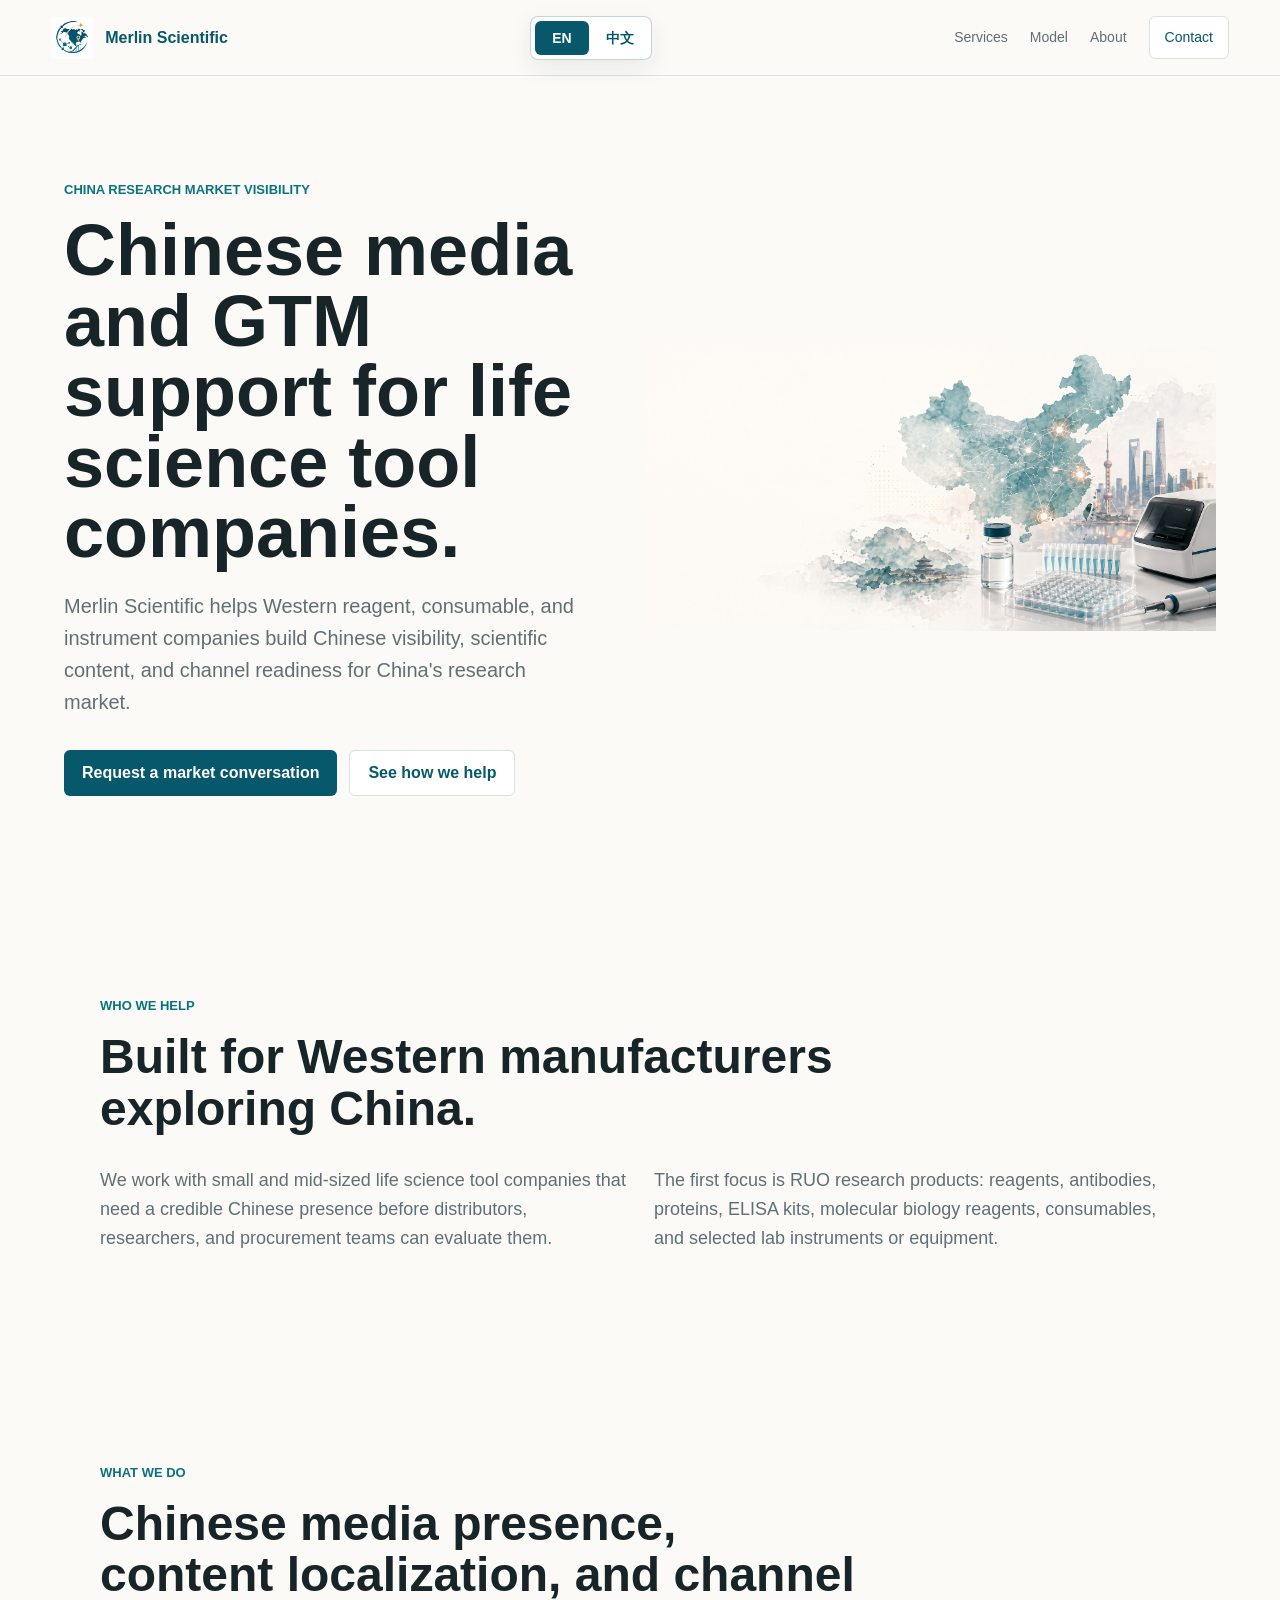
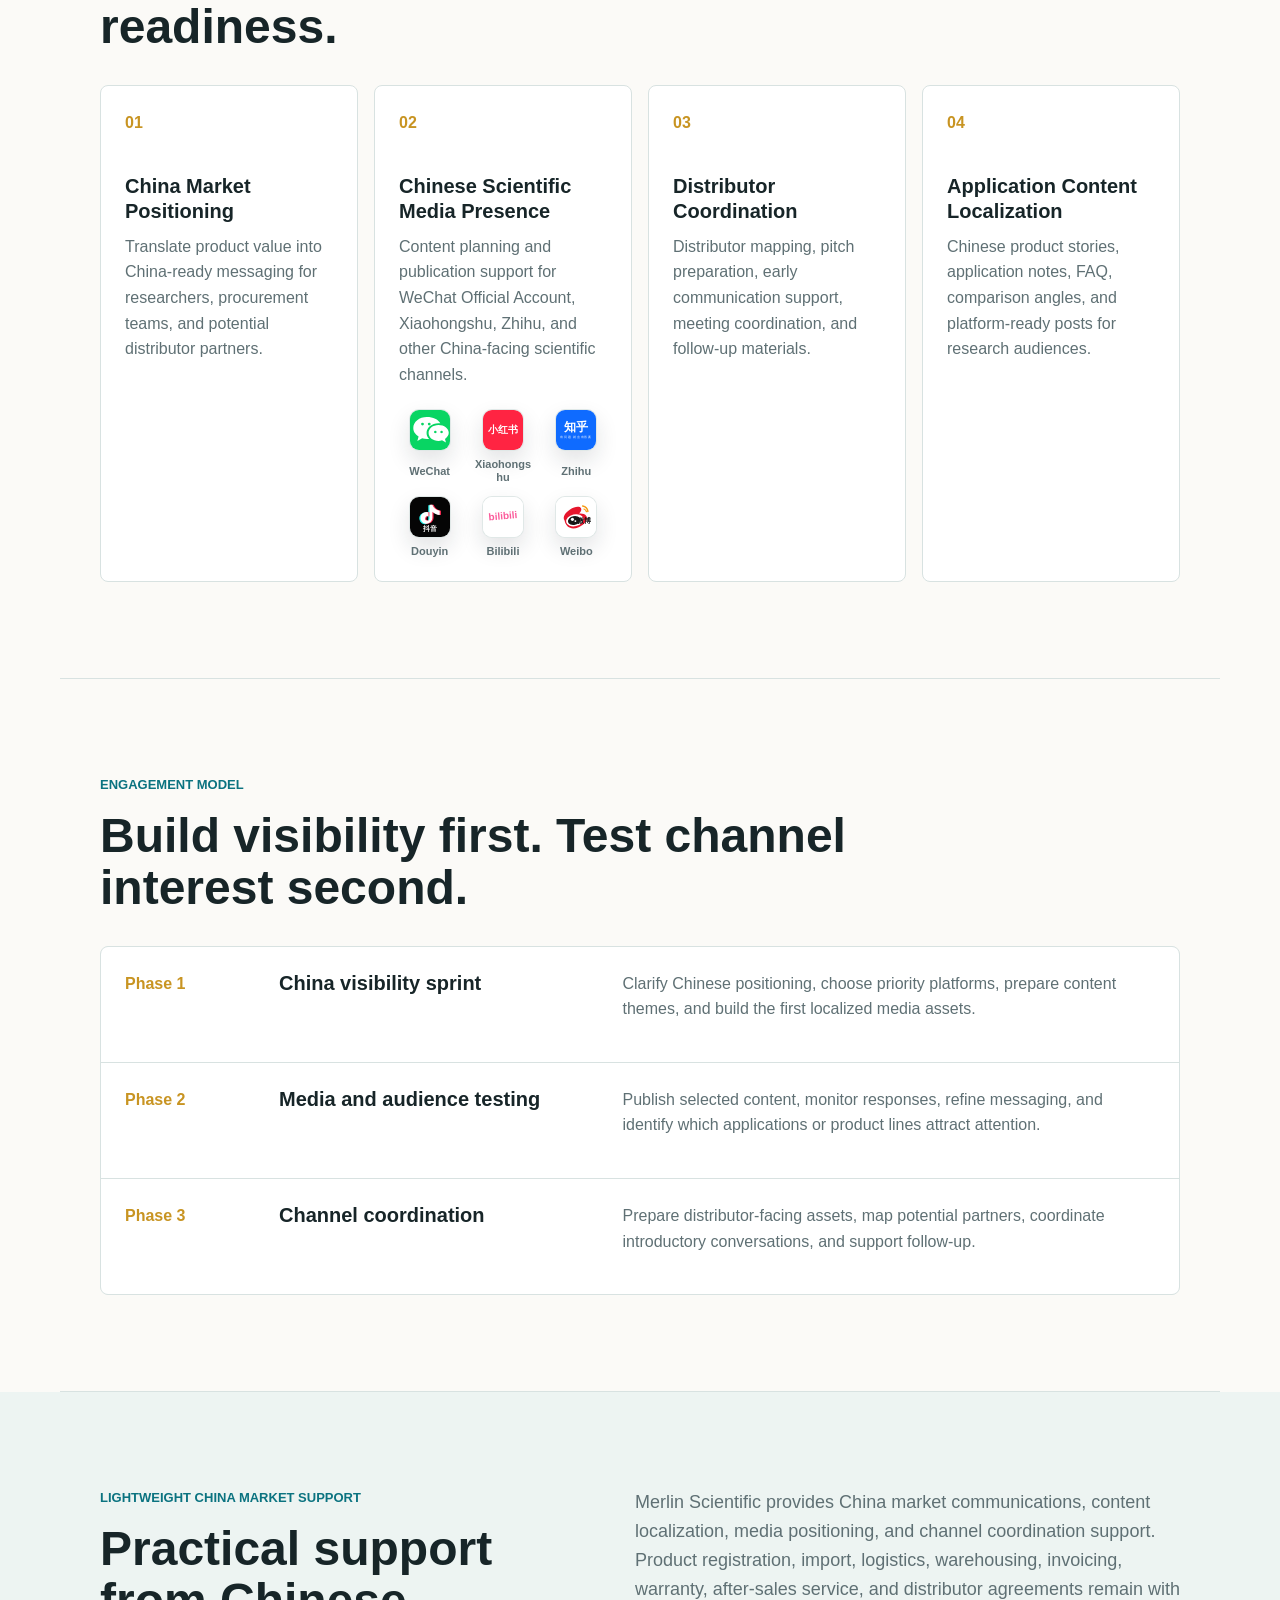
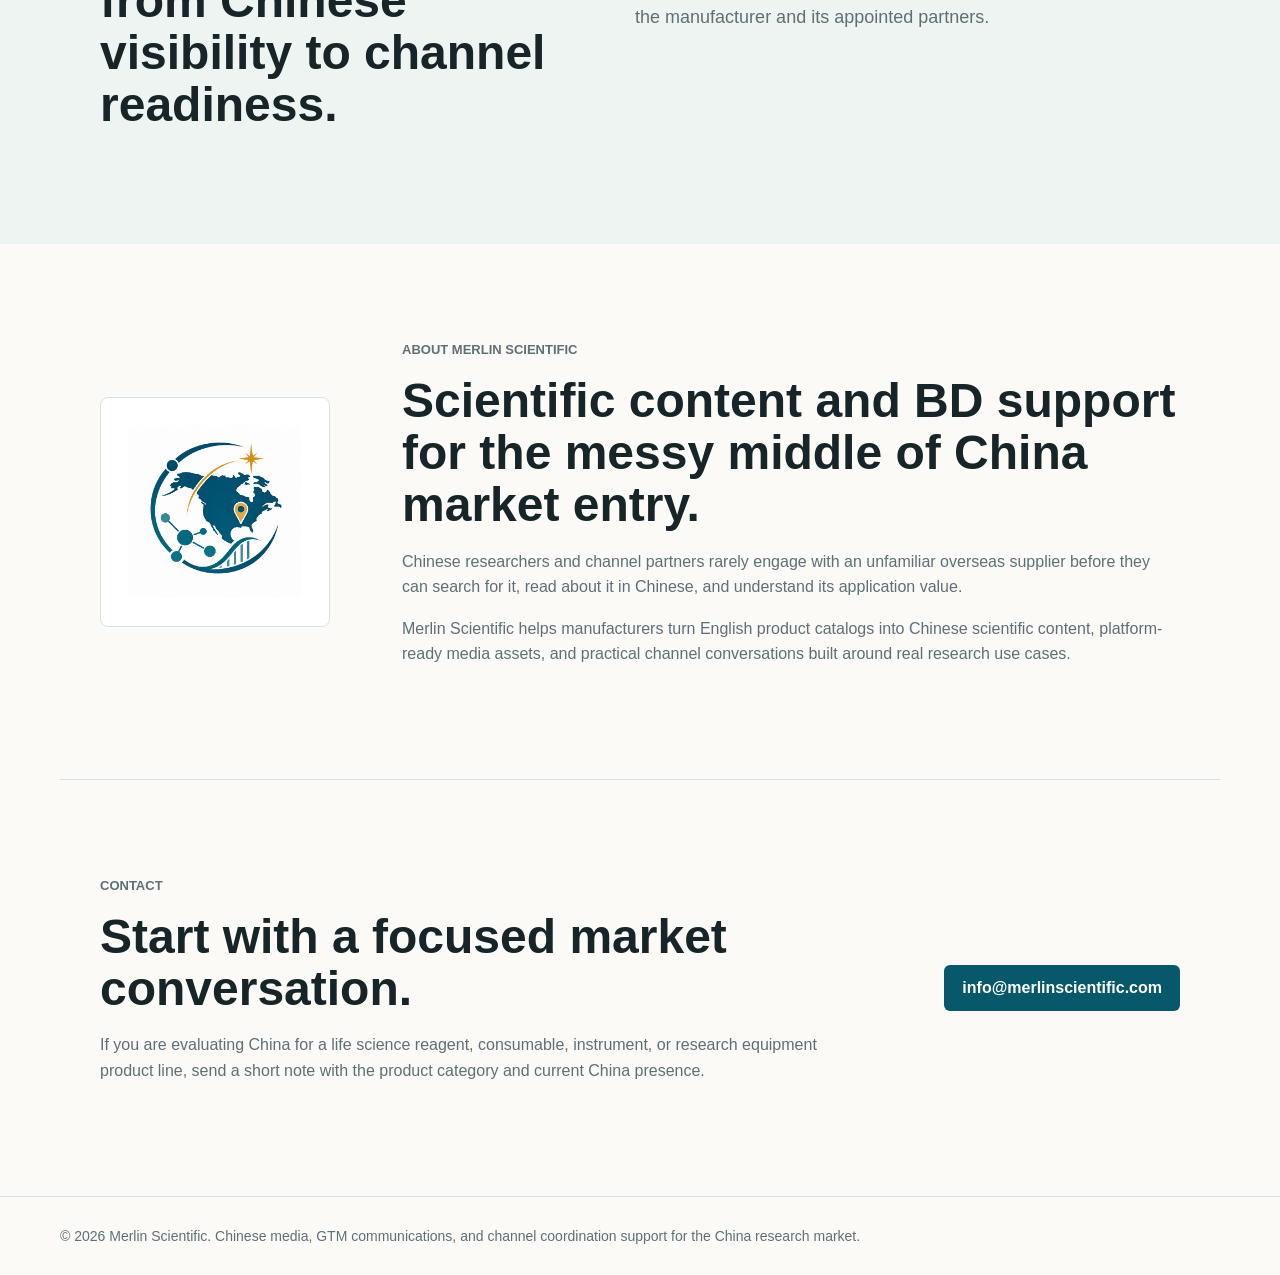
==== index.html @ 2ddd1765 "Add files via upload" ====
<!doctype html>
<html lang="en">
<head>
  <meta charset="utf-8">
  <meta name="viewport" content="width=device-width, initial-scale=1">
  <title>Merlin Scientific | China Market Visibility for Life Science Tool Companies</title>
  <meta name="description" content="Merlin Scientific helps Western reagent, consumable, and instrument companies build Chinese media presence, localized scientific content, and channel readiness for China's research market.">
  <link rel="stylesheet" href="styles.css">
</head>
<body>
  <header class="site-header">
    <a class="brand" href="#top" aria-label="Merlin Scientific home">
      <img src="assets/merlin-scientific-mark.png" alt="">
      <span data-i18n="brandName">Merlin Scientific</span>
    </a>
    <div class="language-switch" role="group" aria-label="Language switch">
      <button class="lang-button is-active" type="button" data-lang-option="en" aria-pressed="true">EN</button>
      <button class="lang-button" type="button" data-lang-option="zh" aria-pressed="false">中文</button>
    </div>
    <nav class="nav" aria-label="Main navigation">
      <a href="#services" data-i18n="navServices">Services</a>
      <a href="#model" data-i18n="navModel">Model</a>
      <a href="#about" data-i18n="navAbout">About</a>
      <a class="nav-cta" href="mailto:info@merlinscientific.com" data-i18n="navContact">Contact</a>
    </nav>
  </header>

  <main id="top">
    <section class="hero">
      <div class="hero-copy">
        <p class="eyebrow" data-i18n="heroEyebrow">China research market visibility</p>
        <h1 data-i18n="heroTitle">Chinese media and GTM support for life science tool companies.</h1>
        <p class="hero-text" data-i18n="heroText">
          Merlin Scientific helps Western reagent, consumable, and instrument companies build Chinese
          visibility, scientific content, and channel readiness for China's research market.
        </p>
        <div class="hero-actions">
          <a class="button primary" href="mailto:info@merlinscientific.com" data-i18n="heroPrimary">Request a market conversation</a>
          <a class="button secondary" href="#services" data-i18n="heroSecondary">See how we help</a>
        </div>
      </div>
      <div class="hero-visual" aria-hidden="true">
        <img src="assets/china-research-market-hero.png" alt="" data-lang-src-en="assets/china-research-market-hero.png" data-lang-src-zh="assets/north-america-lab-bg.png">
      </div>
    </section>

    <section class="section intro">
      <div class="section-heading">
        <p class="eyebrow" data-i18n="whoEyebrow">Who we help</p>
        <h2 data-i18n="whoTitle">Built for Western manufacturers exploring China.</h2>
      </div>
      <div class="intro-grid">
        <p data-i18n="whoTextOne">
          We work with small and mid-sized life science tool companies that need a credible Chinese
          presence before distributors, researchers, and procurement teams can evaluate them.
        </p>
        <p data-i18n="whoTextTwo">
          The first focus is RUO research products: reagents, antibodies, proteins, ELISA kits,
          molecular biology reagents, consumables, and selected lab instruments or equipment.
        </p>
      </div>
    </section>

    <section class="section services" id="services">
      <div class="section-heading">
        <p class="eyebrow" data-i18n="servicesEyebrow">What we do</p>
        <h2 data-i18n="servicesTitle">Chinese media presence, content localization, and channel readiness.</h2>
      </div>
      <div class="service-grid">
        <article class="service-card">
          <span>01</span>
          <h3 data-i18n="serviceOneTitle">China Market Positioning</h3>
          <p data-i18n="serviceOneText">Translate product value into China-ready messaging for researchers, procurement teams, and potential distributor partners.</p>
        </article>
        <article class="service-card">
          <span>02</span>
          <h3 data-i18n="serviceTwoTitle">Chinese Scientific Media Presence</h3>
          <p data-i18n="serviceTwoText">Content planning and publication support for WeChat Official Account, Xiaohongshu, Zhihu, and other China-facing scientific channels.</p>
          <div class="platform-strip" data-lang-visible="en" aria-label="China media platforms">
            <div class="platform-item" aria-label="WeChat Official Account">
              <img class="platform-logo" src="assets/platform-wechat.svg" alt="">
              <strong>WeChat</strong>
            </div>
            <div class="platform-item" aria-label="Xiaohongshu">
              <img class="platform-logo" src="assets/platform-xiaohongshu.svg" alt="">
              <strong>Xiaohongshu</strong>
            </div>
            <div class="platform-item" aria-label="Zhihu">
              <img class="platform-logo" src="assets/platform-zhihu.svg" alt="">
              <strong>Zhihu</strong>
            </div>
            <div class="platform-item" aria-label="Douyin">
              <img class="platform-logo" src="assets/platform-douyin.svg" alt="">
              <strong>Douyin</strong>
            </div>
            <div class="platform-item" aria-label="Bilibili">
              <img class="platform-logo" src="assets/platform-bilibili.svg" alt="">
              <strong>Bilibili</strong>
            </div>
            <div class="platform-item" aria-label="Weibo">
              <img class="platform-logo" src="assets/platform-weibo.svg" alt="">
              <strong>Weibo</strong>
            </div>
          </div>
        </article>
        <article class="service-card">
          <span>03</span>
          <h3 data-i18n="serviceThreeTitle">Distributor Coordination</h3>
          <p data-i18n="serviceThreeText">Distributor mapping, pitch preparation, early communication support, meeting coordination, and follow-up materials.</p>
        </article>
        <article class="service-card">
          <span>04</span>
          <h3 data-i18n="serviceFourTitle">Application Content Localization</h3>
          <p data-i18n="serviceFourText">Chinese product stories, application notes, FAQ, comparison angles, and platform-ready posts for research audiences.</p>
        </article>
      </div>
    </section>

    <section class="section model" id="model">
      <div class="section-heading">
        <p class="eyebrow" data-i18n="modelEyebrow">Engagement model</p>
        <h2 data-i18n="modelTitle">Build visibility first. Test channel interest second.</h2>
      </div>
      <div class="phase-list">
        <article>
          <strong data-i18n="phaseOneLabel">Phase 1</strong>
          <h3 data-i18n="phaseOneTitle">China visibility sprint</h3>
          <p data-i18n="phaseOneText">Clarify Chinese positioning, choose priority platforms, prepare content themes, and build the first localized media assets.</p>
        </article>
        <article>
          <strong data-i18n="phaseTwoLabel">Phase 2</strong>
          <h3 data-i18n="phaseTwoTitle">Media and audience testing</h3>
          <p data-i18n="phaseTwoText">Publish selected content, monitor responses, refine messaging, and identify which applications or product lines attract attention.</p>
        </article>
        <article>
          <strong data-i18n="phaseThreeLabel">Phase 3</strong>
          <h3 data-i18n="phaseThreeTitle">Channel coordination</h3>
          <p data-i18n="phaseThreeText">Prepare distributor-facing assets, map potential partners, coordinate introductory conversations, and support follow-up.</p>
        </article>
      </div>
    </section>

    <section class="section boundary">
      <div class="boundary-panel">
        <div>
          <p class="eyebrow" data-i18n="boundaryEyebrow">Lightweight China market support</p>
          <h2 data-i18n="boundaryTitle">Practical support from Chinese visibility to channel readiness.</h2>
        </div>
        <p data-i18n="boundaryText">
          Merlin Scientific provides China market communications, content localization, media positioning,
          and channel coordination support. Product registration, import, logistics, warehousing, invoicing,
          warranty, after-sales service, and distributor agreements remain with the manufacturer and its
          appointed partners.
        </p>
      </div>
    </section>

    <section class="section about" id="about">
      <div class="about-mark">
        <img src="assets/merlin-scientific-mark.png" alt="">
      </div>
      <div>
        <p class="eyebrow" data-i18n="aboutEyebrow">About Merlin Scientific</p>
        <h2 data-i18n="aboutTitle">Scientific content and BD support for the messy middle of China market entry.</h2>
        <p data-i18n="aboutTextOne">
          Chinese researchers and channel partners rarely engage with an unfamiliar overseas supplier
          before they can search for it, read about it in Chinese, and understand its application value.
        </p>
        <p data-i18n="aboutTextTwo">
          Merlin Scientific helps manufacturers turn English product catalogs into Chinese scientific
          content, platform-ready media assets, and practical channel conversations built around real
          research use cases.
        </p>
      </div>
    </section>

    <section class="section contact" id="contact">
      <div>
        <p class="eyebrow" data-i18n="contactEyebrow">Contact</p>
        <h2 data-i18n="contactTitle">Start with a focused market conversation.</h2>
        <p data-i18n="contactText">
          If you are evaluating China for a life science reagent, consumable, instrument, or research
          equipment product line, send a short note with the product category and current China presence.
        </p>
      </div>
      <a class="button primary" href="mailto:info@merlinscientific.com">info@merlinscientific.com</a>
    </section>
  </main>

  <footer class="site-footer">
    <p data-i18n="footerText">&copy; 2026 Merlin Scientific. Chinese media, GTM communications, and channel coordination support for the China research market.</p>
  </footer>
  <script src="language.js"></script>
</body>
</html>
---- styles.css ----
:root {
  --ink: #172528;
  --muted: #5f7074;
  --line: #d8e2e1;
  --paper: #fbfaf7;
  --soft: #edf4f2;
  --teal: #07586a;
  --teal-2: #0b7380;
  --gold: #c89422;
  --white: #ffffff;
  --max: 1160px;
}

* {
  box-sizing: border-box;
}

html {
  scroll-behavior: smooth;
}

body {
  margin: 0;
  font-family: Arial, Helvetica, sans-serif;
  background: var(--paper);
  color: var(--ink);
  line-height: 1.6;
}

a {
  color: inherit;
  text-decoration: none;
}

img {
  display: block;
  max-width: 100%;
}

.site-header {
  position: sticky;
  top: 0;
  z-index: 10;
  display: flex;
  align-items: center;
  justify-content: space-between;
  gap: 24px;
  min-height: 76px;
  padding: 14px clamp(20px, 4vw, 52px);
  background: rgba(251, 250, 247, 0.92);
  border-bottom: 1px solid rgba(216, 226, 225, 0.85);
  backdrop-filter: blur(14px);
}

.brand {
  display: inline-flex;
  align-items: center;
  gap: 12px;
  font-weight: 700;
  color: var(--teal);
}

.brand img {
  width: 42px;
  height: 42px;
  object-fit: contain;
}

.language-switch {
  display: inline-flex;
  align-items: center;
  gap: 4px;
  padding: 4px;
  border: 1px solid rgba(7, 88, 106, 0.24);
  border-radius: 8px;
  background: var(--white);
  box-shadow: 0 8px 24px rgba(23, 37, 40, 0.08);
}

.lang-button {
  min-width: 54px;
  min-height: 34px;
  padding: 7px 12px;
  color: var(--teal);
  font: inherit;
  font-size: 14px;
  font-weight: 700;
  line-height: 1;
  border: 0;
  border-radius: 6px;
  background: transparent;
  cursor: pointer;
}

.lang-button.is-active {
  color: var(--white);
  background: var(--teal);
}

.nav {
  display: flex;
  align-items: center;
  gap: 22px;
  color: var(--muted);
  font-size: 14px;
}

.nav a {
  transition: color 160ms ease, border-color 160ms ease;
}

.nav a:hover {
  color: var(--teal);
}

.nav-cta {
  padding: 9px 15px;
  color: var(--teal);
  border: 1px solid var(--line);
  border-radius: 6px;
  background: var(--white);
}

.hero {
  display: grid;
  grid-template-columns: minmax(0, 0.95fr) minmax(360px, 1.05fr);
  gap: clamp(28px, 5vw, 72px);
  align-items: center;
  min-height: calc(100vh - 76px);
  padding: clamp(52px, 8vw, 96px) clamp(20px, 5vw, 72px);
  overflow: hidden;
}

.hero-copy {
  max-width: 650px;
}

.eyebrow {
  margin: 0 0 14px;
  color: var(--teal-2);
  font-size: 13px;
  font-weight: 700;
  letter-spacing: 0;
  text-transform: uppercase;
}

h1,
h2,
h3,
p {
  margin-top: 0;
}

h1 {
  margin-bottom: 22px;
  font-size: clamp(42px, 6vw, 72px);
  line-height: 0.98;
  letter-spacing: 0;
}

h2 {
  margin-bottom: 18px;
  font-size: clamp(30px, 4vw, 48px);
  line-height: 1.08;
  letter-spacing: 0;
}

h3 {
  margin-bottom: 10px;
  font-size: 20px;
  line-height: 1.25;
}

.hero-text {
  max-width: 610px;
  color: var(--muted);
  font-size: 20px;
}

.hero-actions {
  display: flex;
  flex-wrap: wrap;
  gap: 12px;
  margin-top: 32px;
}

.button {
  display: inline-flex;
  align-items: center;
  justify-content: center;
  min-height: 46px;
  padding: 12px 18px;
  border-radius: 6px;
  font-weight: 700;
  line-height: 1.2;
}

.button.primary {
  color: var(--white);
  background: var(--teal);
}

.button.secondary {
  color: var(--teal);
  border: 1px solid var(--line);
  background: var(--white);
}

.hero-visual {
  position: relative;
}

.hero-visual img {
  width: min(760px, 60vw);
  border-radius: 0;
  filter: saturate(0.92);
}

.section {
  max-width: var(--max);
  margin: 0 auto;
  padding: clamp(58px, 8vw, 96px) clamp(20px, 4vw, 40px);
}

.section-heading {
  max-width: 760px;
  margin-bottom: 32px;
}

.intro-grid {
  display: grid;
  grid-template-columns: repeat(2, minmax(0, 1fr));
  gap: 28px;
  color: var(--muted);
  font-size: 18px;
}

.service-grid {
  display: grid;
  grid-template-columns: repeat(4, minmax(0, 1fr));
  gap: 16px;
}

.service-card {
  min-height: 310px;
  padding: 24px;
  border: 1px solid var(--line);
  border-radius: 8px;
  background: var(--white);
}

.service-card span {
  display: block;
  margin-bottom: 38px;
  color: var(--gold);
  font-weight: 700;
}

.service-card p,
.phase-list p,
.about p,
.contact p {
  color: var(--muted);
}

.platform-strip {
  display: grid;
  grid-template-columns: repeat(3, minmax(0, 1fr));
  gap: 12px;
  margin-top: 22px;
}

.platform-item {
  display: grid;
  justify-items: center;
  gap: 7px;
  min-width: 0;
}

.platform-item strong {
  max-width: 100%;
  color: var(--muted);
  font-size: 11px;
  font-weight: 700;
  line-height: 1.15;
  text-align: center;
  overflow-wrap: anywhere;
}

.platform-logo {
  width: 42px;
  height: 42px;
  object-fit: cover;
  border: 1px solid rgba(216, 226, 225, 0.78);
  border-radius: 10px;
  background: var(--white);
  box-shadow: 0 10px 22px rgba(23, 37, 40, 0.12);
}

.model {
  border-top: 1px solid var(--line);
  border-bottom: 1px solid var(--line);
}

.phase-list {
  display: grid;
  gap: 1px;
  overflow: hidden;
  border: 1px solid var(--line);
  border-radius: 8px;
  background: var(--line);
}

.phase-list article {
  display: grid;
  grid-template-columns: 130px minmax(190px, 0.6fr) minmax(0, 1fr);
  gap: 24px;
  align-items: start;
  padding: 24px;
  background: var(--white);
}

.phase-list strong {
  color: var(--gold);
}

.boundary {
  max-width: none;
  background: var(--soft);
}

.boundary-panel {
  display: grid;
  grid-template-columns: minmax(0, 0.95fr) minmax(0, 1.05fr);
  gap: 42px;
  max-width: var(--max);
  margin: 0 auto;
  padding: 0 clamp(20px, 4vw, 40px);
}

.boundary-panel p:last-child {
  color: var(--muted);
  font-size: 18px;
}

.about {
  display: grid;
  grid-template-columns: 230px minmax(0, 1fr);
  gap: clamp(30px, 6vw, 72px);
  align-items: center;
}

.about-mark {
  display: grid;
  place-items: center;
  aspect-ratio: 1;
  border: 1px solid var(--line);
  border-radius: 8px;
  background: var(--white);
}

.about-mark img {
  width: 76%;
}

.contact {
  display: flex;
  align-items: center;
  justify-content: space-between;
  gap: 28px;
  border-top: 1px solid var(--line);
}

.contact div {
  max-width: 720px;
}

.site-footer {
  padding: 28px clamp(20px, 4vw, 52px);
  color: var(--muted);
  border-top: 1px solid var(--line);
}

.site-footer p {
  max-width: var(--max);
  margin: 0 auto;
  font-size: 14px;
}

@media (max-width: 900px) {
  .site-header {
    position: static;
    align-items: center;
    flex-wrap: wrap;
    justify-content: space-between;
  }

  .nav {
    justify-content: center;
    flex-wrap: wrap;
    width: 100%;
    gap: 14px;
  }

  .hero {
    grid-template-columns: 1fr;
    min-height: auto;
  }

  .hero-visual img {
    width: 100%;
  }

  .intro-grid,
  .boundary-panel,
  .about {
    grid-template-columns: 1fr;
  }

  .service-grid {
    grid-template-columns: repeat(2, minmax(0, 1fr));
  }

  .phase-list article {
    grid-template-columns: 1fr;
    gap: 6px;
  }

  .contact {
    align-items: flex-start;
    flex-direction: column;
  }
}

@media (max-width: 560px) {
  .brand span {
    font-size: 16px;
  }

  .language-switch {
    order: 2;
  }

  .nav {
    order: 3;
    width: 100%;
  }

  .nav-cta {
    margin-left: 0;
  }

  h1 {
    font-size: 42px;
  }

  .hero-text {
    font-size: 18px;
  }

  .service-grid {
    grid-template-columns: 1fr;
  }

  .platform-strip {
    grid-template-columns: repeat(6, minmax(0, 1fr));
  }

  .platform-item strong {
    display: none;
  }

  .button {
    width: 100%;
  }
}
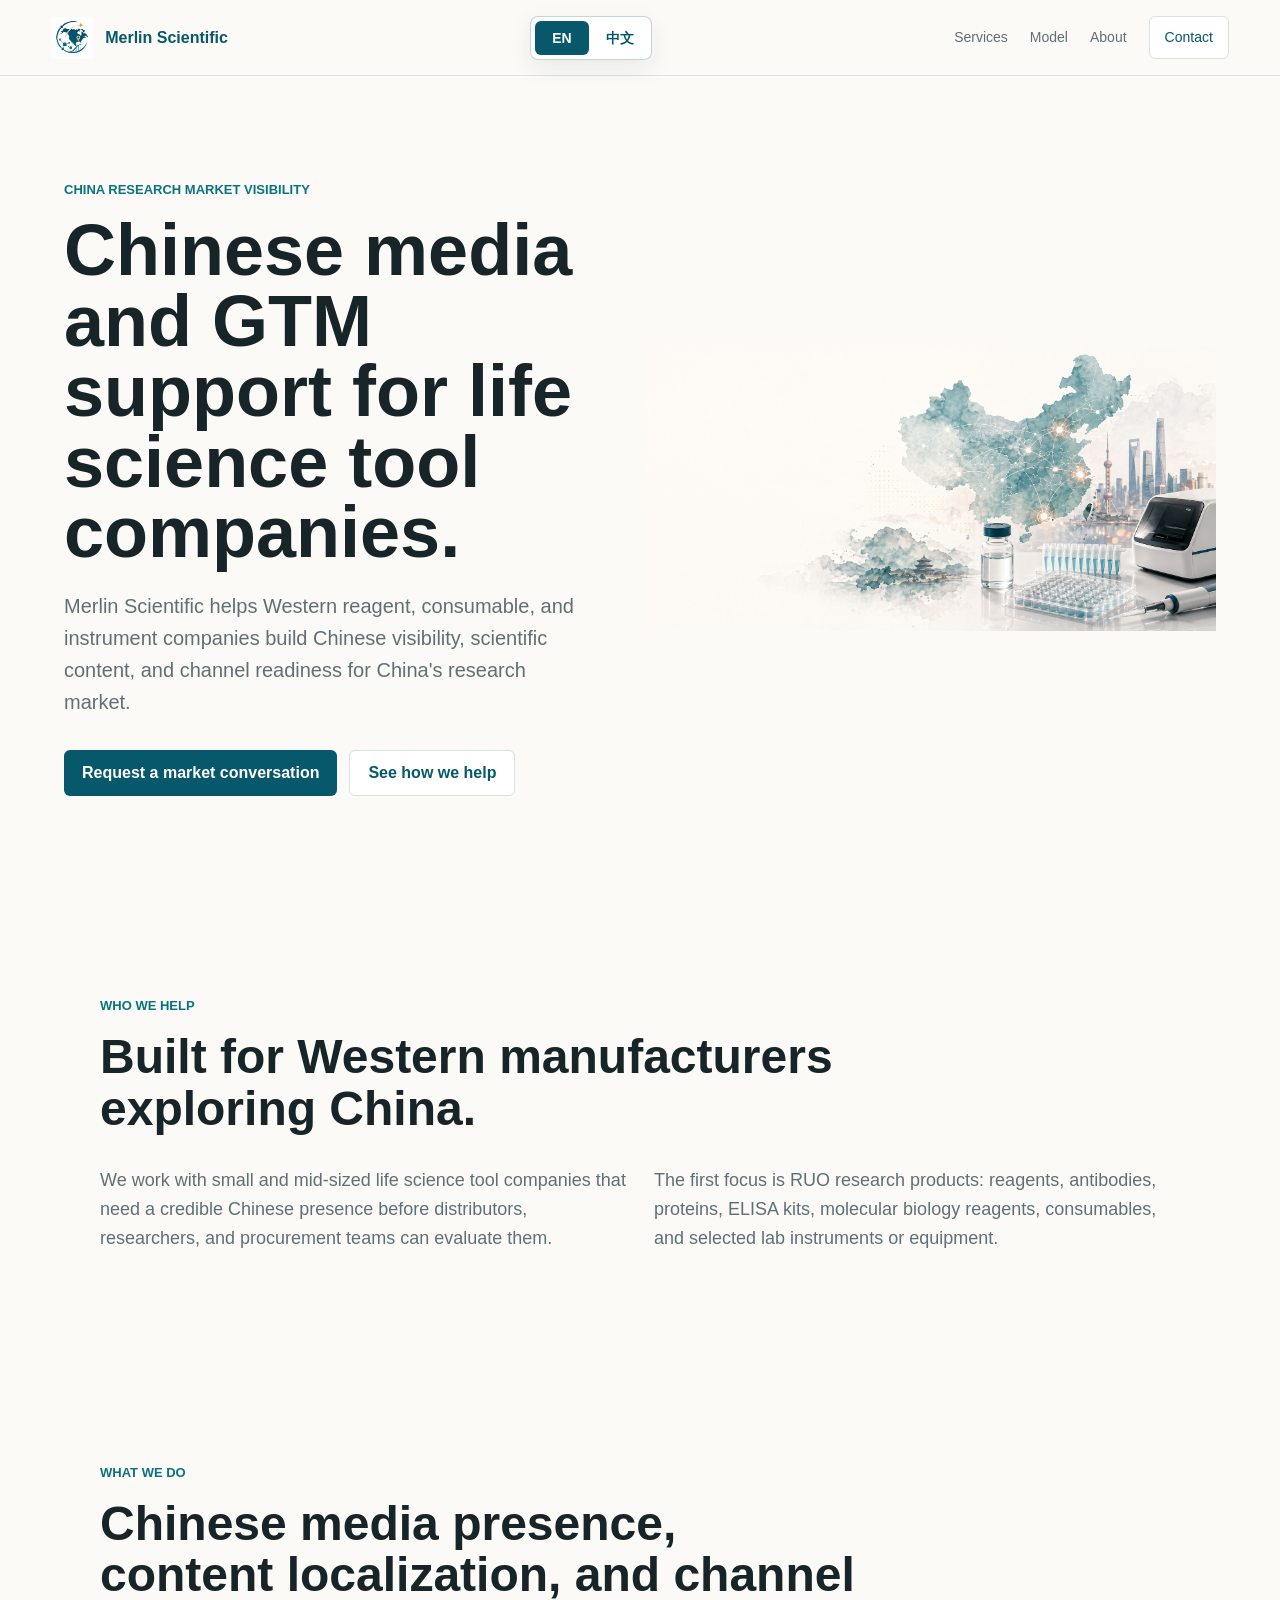
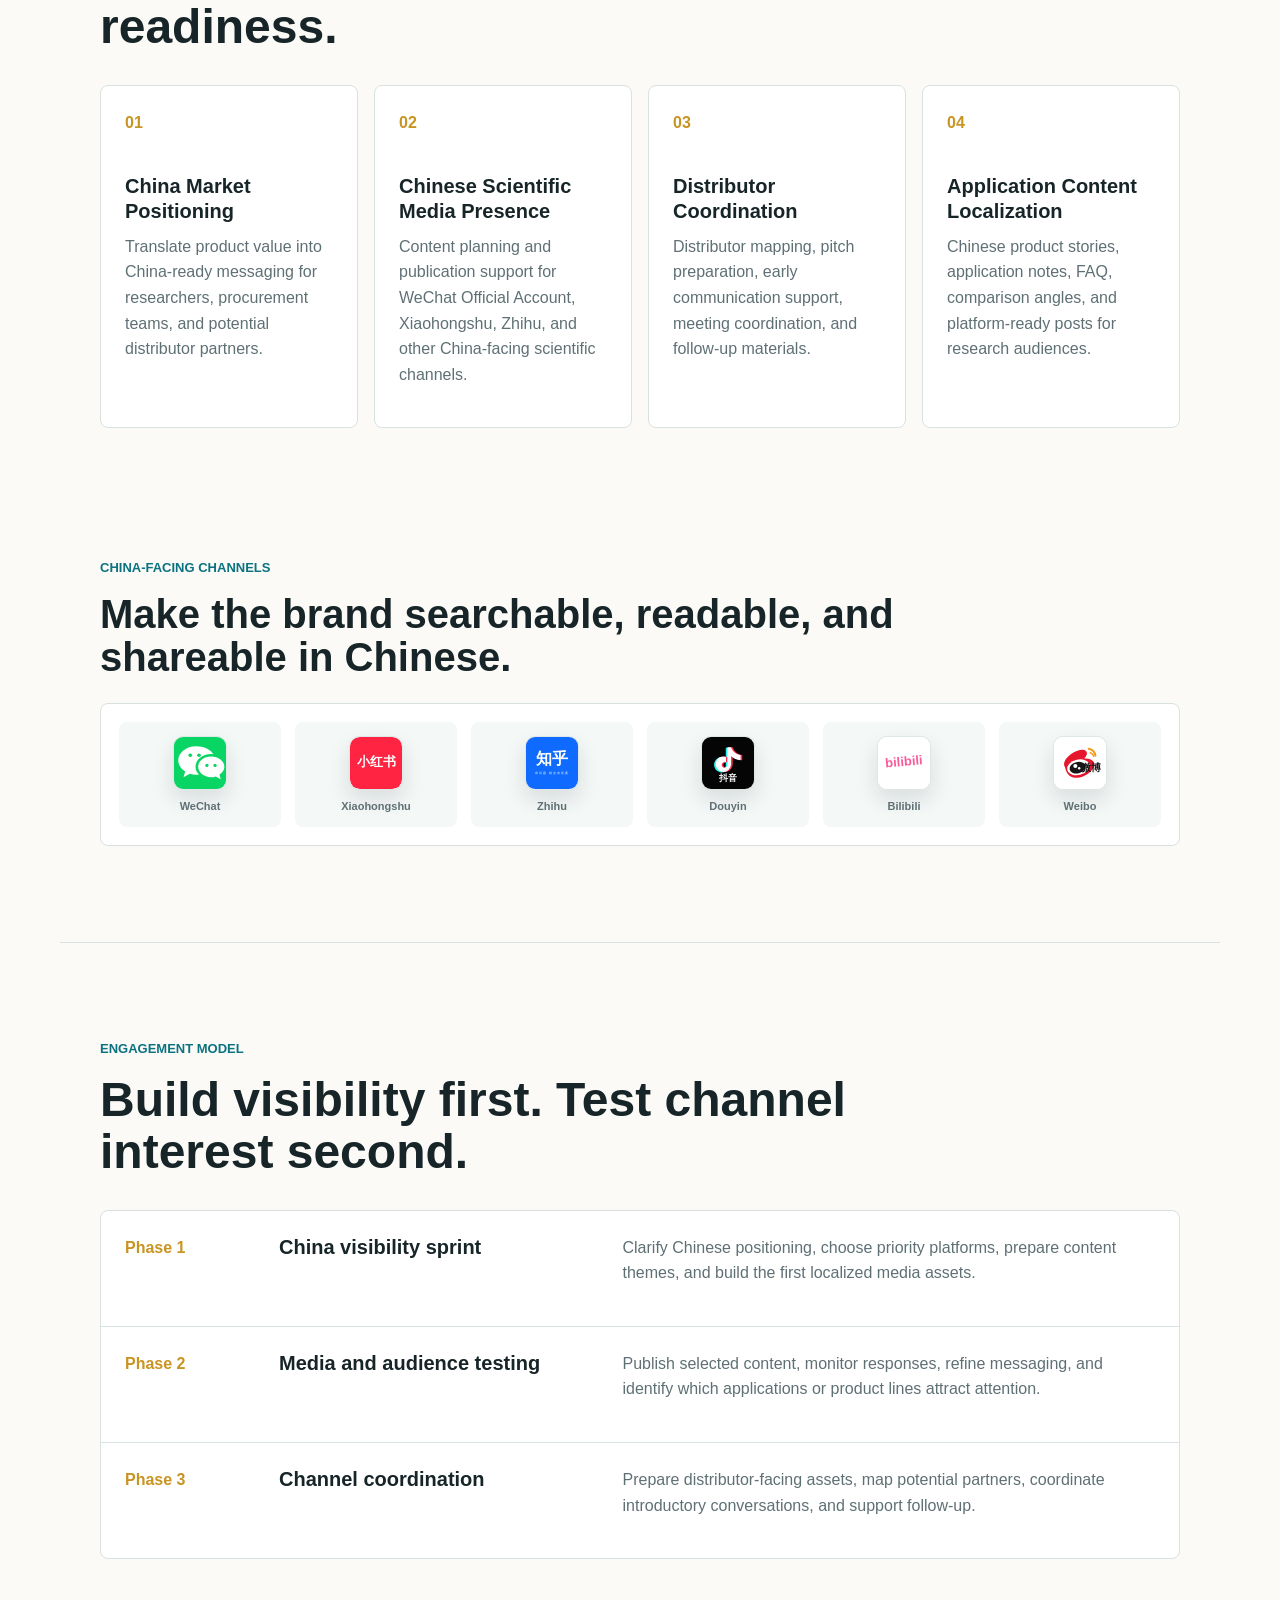
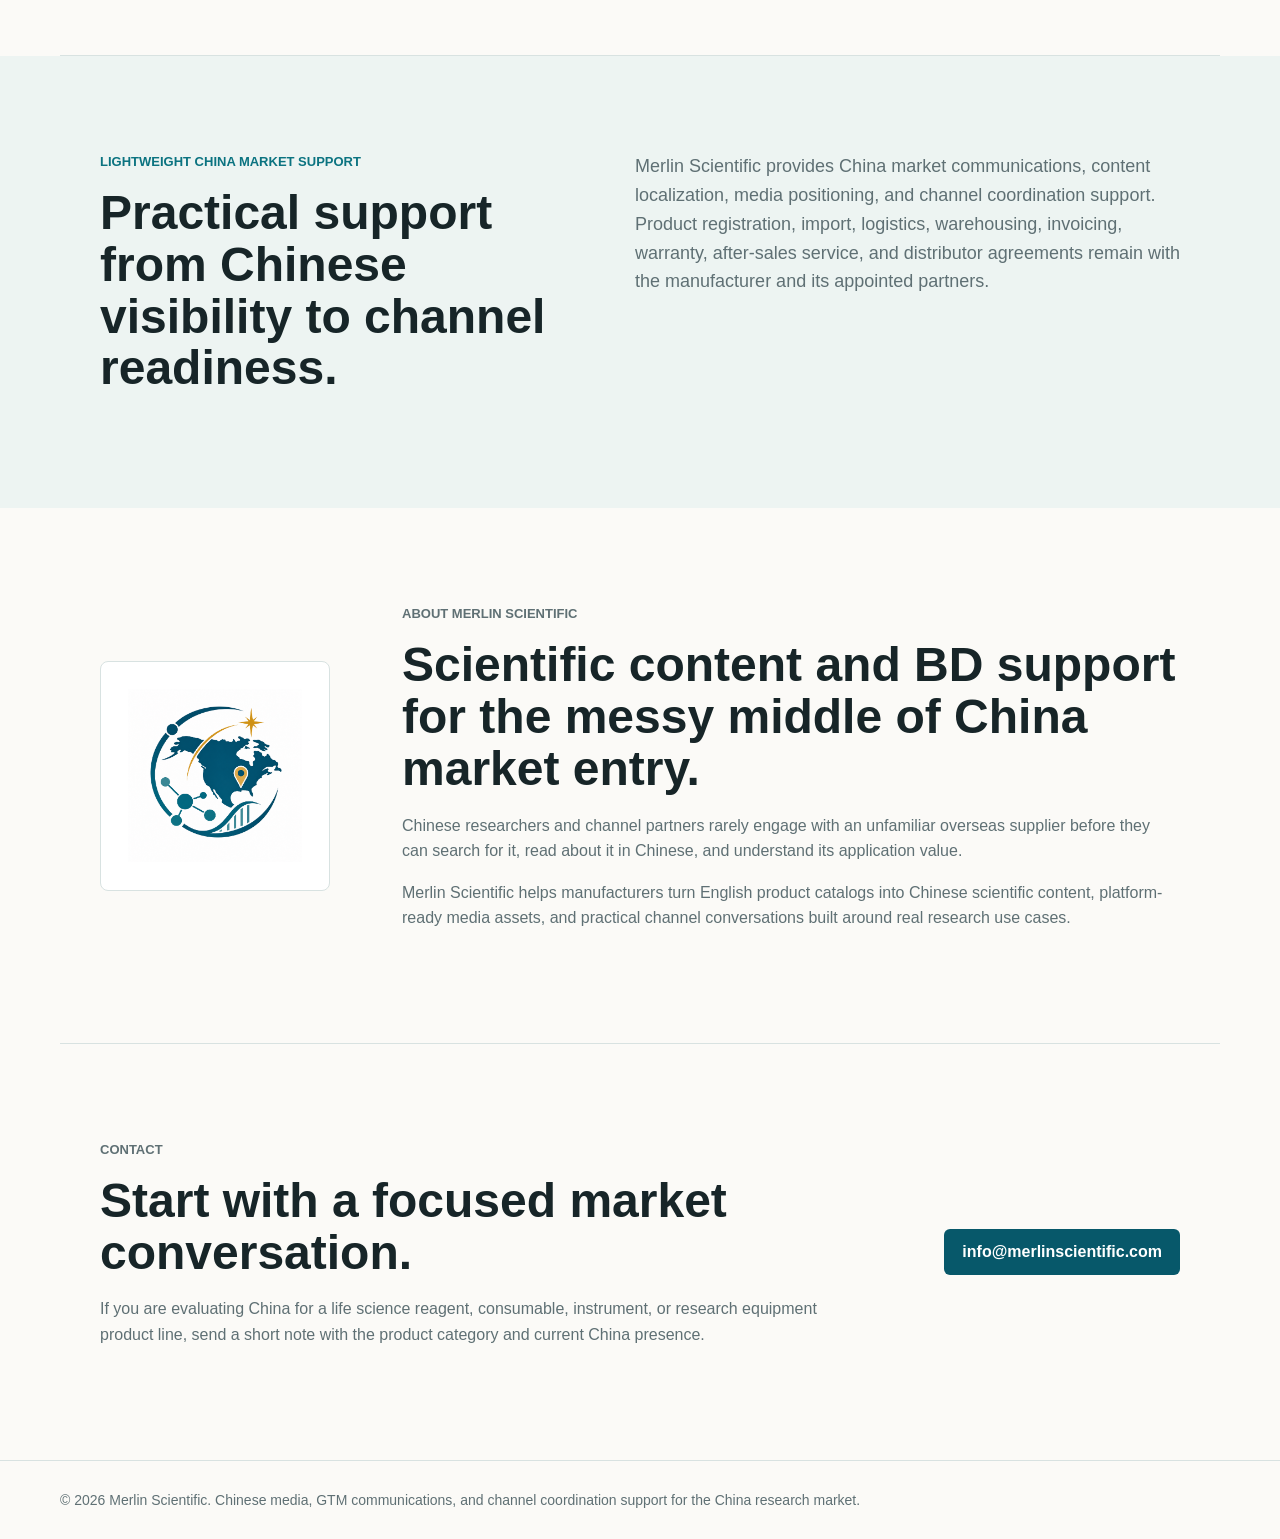
==== commit 28c025f2: "Add files via upload" ====
--- a/index.html
+++ b/index.html
@@ -76,32 +76,6 @@
           <span>02</span>
           <h3 data-i18n="serviceTwoTitle">Chinese Scientific Media Presence</h3>
           <p data-i18n="serviceTwoText">Content planning and publication support for WeChat Official Account, Xiaohongshu, Zhihu, and other China-facing scientific channels.</p>
-          <div class="platform-strip" data-lang-visible="en" aria-label="China media platforms">
-            <div class="platform-item" aria-label="WeChat Official Account">
-              <img class="platform-logo" src="assets/platform-wechat.svg" alt="">
-              <strong>WeChat</strong>
-            </div>
-            <div class="platform-item" aria-label="Xiaohongshu">
-              <img class="platform-logo" src="assets/platform-xiaohongshu.svg" alt="">
-              <strong>Xiaohongshu</strong>
-            </div>
-            <div class="platform-item" aria-label="Zhihu">
-              <img class="platform-logo" src="assets/platform-zhihu.svg" alt="">
-              <strong>Zhihu</strong>
-            </div>
-            <div class="platform-item" aria-label="Douyin">
-              <img class="platform-logo" src="assets/platform-douyin.svg" alt="">
-              <strong>Douyin</strong>
-            </div>
-            <div class="platform-item" aria-label="Bilibili">
-              <img class="platform-logo" src="assets/platform-bilibili.svg" alt="">
-              <strong>Bilibili</strong>
-            </div>
-            <div class="platform-item" aria-label="Weibo">
-              <img class="platform-logo" src="assets/platform-weibo.svg" alt="">
-              <strong>Weibo</strong>
-            </div>
-          </div>
         </article>
         <article class="service-card">
           <span>03</span>
@@ -113,6 +87,39 @@
           <h3 data-i18n="serviceFourTitle">Application Content Localization</h3>
           <p data-i18n="serviceFourText">Chinese product stories, application notes, FAQ, comparison angles, and platform-ready posts for research audiences.</p>
         </article>
+      </div>
+    </section>
+
+    <section class="section platforms" data-lang-visible="en" aria-label="China media platforms">
+      <div class="section-heading">
+        <p class="eyebrow">China-facing channels</p>
+        <h2>Make the brand searchable, readable, and shareable in Chinese.</h2>
+      </div>
+      <div class="platform-grid">
+        <div class="platform-item" aria-label="WeChat Official Account">
+          <img class="platform-logo" src="assets/platform-wechat.svg" alt="">
+          <strong>WeChat</strong>
+        </div>
+        <div class="platform-item" aria-label="Xiaohongshu">
+          <img class="platform-logo" src="assets/platform-xiaohongshu.svg" alt="">
+          <strong>Xiaohongshu</strong>
+        </div>
+        <div class="platform-item" aria-label="Zhihu">
+          <img class="platform-logo" src="assets/platform-zhihu.svg" alt="">
+          <strong>Zhihu</strong>
+        </div>
+        <div class="platform-item" aria-label="Douyin">
+          <img class="platform-logo" src="assets/platform-douyin.svg" alt="">
+          <strong>Douyin</strong>
+        </div>
+        <div class="platform-item" aria-label="Bilibili">
+          <img class="platform-logo" src="assets/platform-bilibili.svg" alt="">
+          <strong>Bilibili</strong>
+        </div>
+        <div class="platform-item" aria-label="Weibo">
+          <img class="platform-logo" src="assets/platform-weibo.svg" alt="">
+          <strong>Weibo</strong>
+        </div>
       </div>
     </section>
 
--- a/styles.css
+++ b/styles.css
@@ -242,7 +242,7 @@
 }
 
 .service-card {
-  min-height: 310px;
+  min-height: 280px;
   padding: 24px;
   border: 1px solid var(--line);
   border-radius: 8px;
@@ -263,18 +263,38 @@
   color: var(--muted);
 }
 
-.platform-strip {
-  display: grid;
-  grid-template-columns: repeat(3, minmax(0, 1fr));
-  gap: 12px;
-  margin-top: 22px;
+.platforms {
+  padding-top: clamp(18px, 3vw, 34px);
+}
+
+.platforms .section-heading {
+  max-width: 820px;
+  margin-bottom: 24px;
+}
+
+.platforms h2 {
+  max-width: 900px;
+  font-size: clamp(26px, 3.2vw, 40px);
+}
+
+.platform-grid {
+  display: grid;
+  grid-template-columns: repeat(6, minmax(0, 1fr));
+  gap: 14px;
+  padding: 18px;
+  border: 1px solid var(--line);
+  border-radius: 8px;
+  background: var(--white);
 }
 
 .platform-item {
   display: grid;
   justify-items: center;
-  gap: 7px;
+  gap: 10px;
   min-width: 0;
+  padding: 14px 10px;
+  border-radius: 8px;
+  background: rgba(237, 244, 242, 0.62);
 }
 
 .platform-item strong {
@@ -288,8 +308,8 @@
 }
 
 .platform-logo {
-  width: 42px;
-  height: 42px;
+  width: 54px;
+  height: 54px;
   object-fit: cover;
   border: 1px solid rgba(216, 226, 225, 0.78);
   border-radius: 10px;
@@ -421,6 +441,10 @@
     grid-template-columns: repeat(2, minmax(0, 1fr));
   }
 
+  .platform-grid {
+    grid-template-columns: repeat(3, minmax(0, 1fr));
+  }
+
   .phase-list article {
     grid-template-columns: 1fr;
     gap: 6px;
@@ -462,12 +486,8 @@
     grid-template-columns: 1fr;
   }
 
-  .platform-strip {
-    grid-template-columns: repeat(6, minmax(0, 1fr));
-  }
-
-  .platform-item strong {
-    display: none;
+  .platform-grid {
+    grid-template-columns: repeat(2, minmax(0, 1fr));
   }
 
   .button {
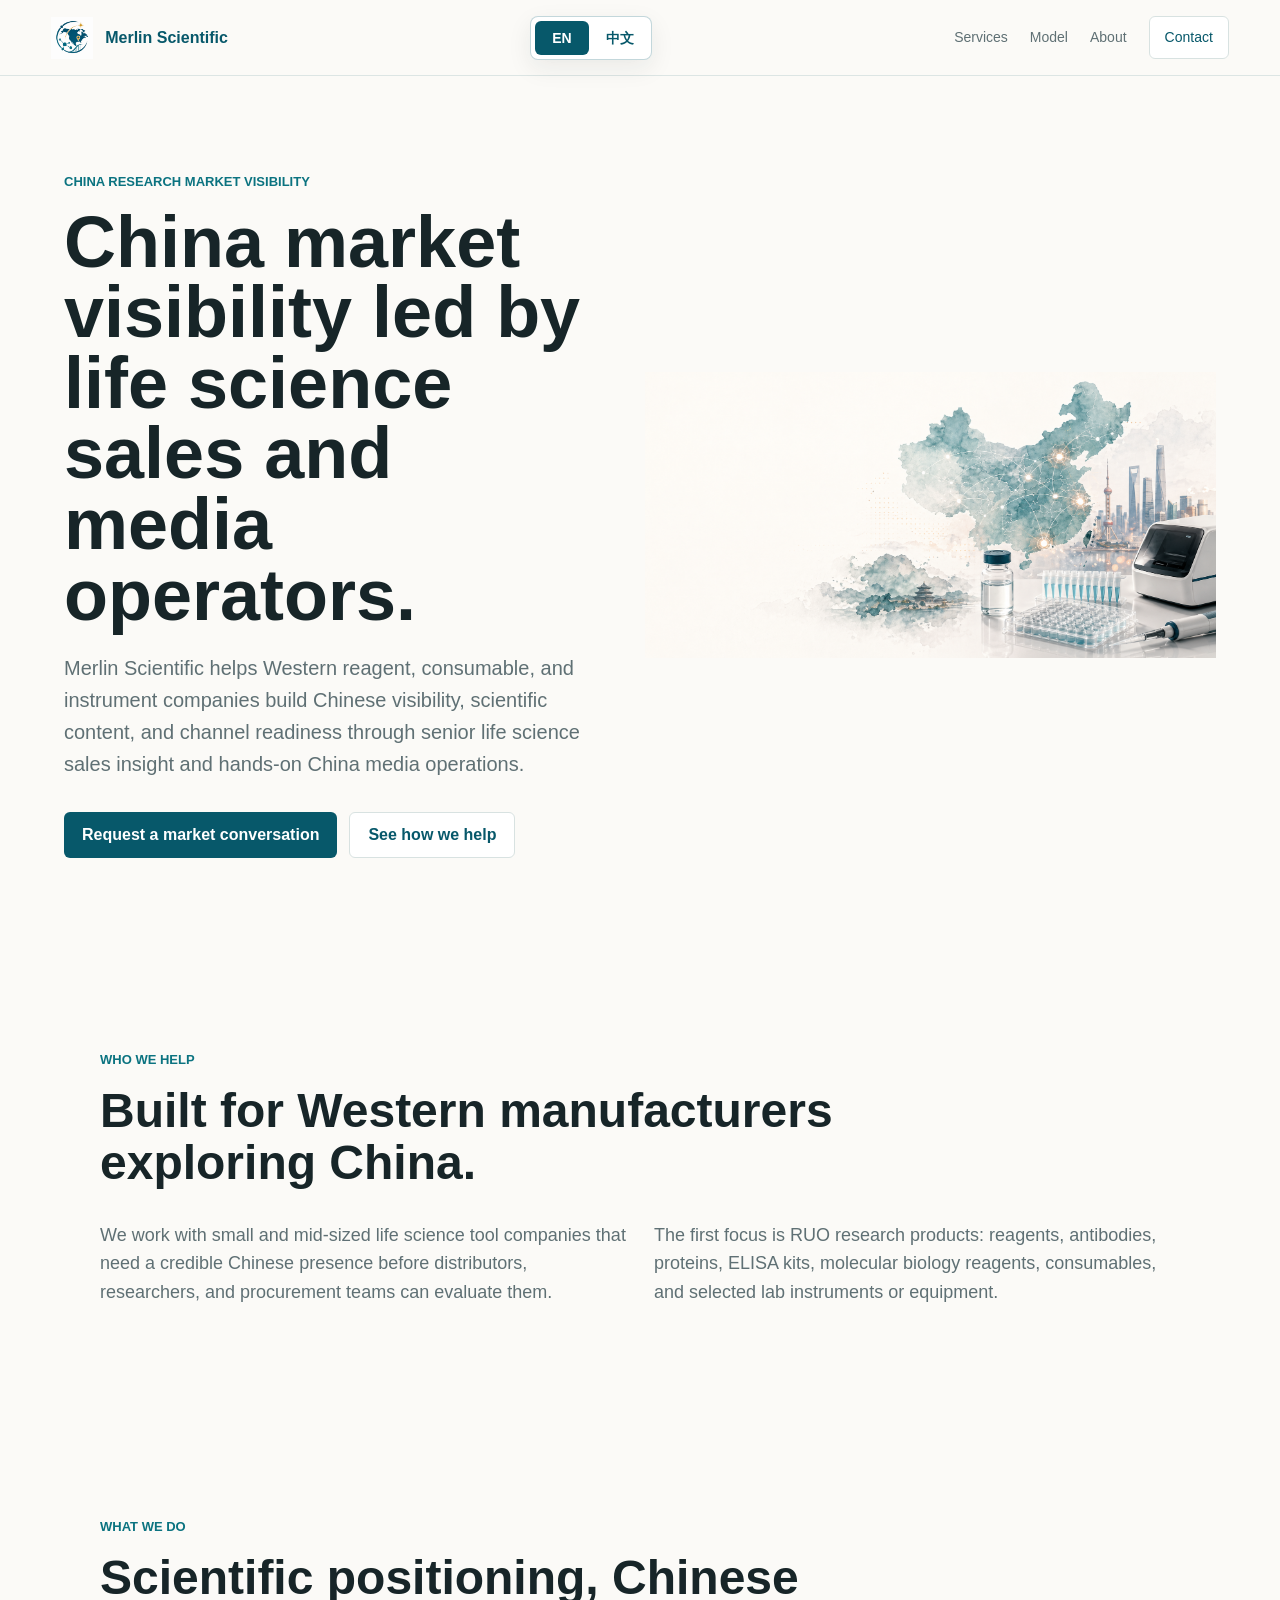
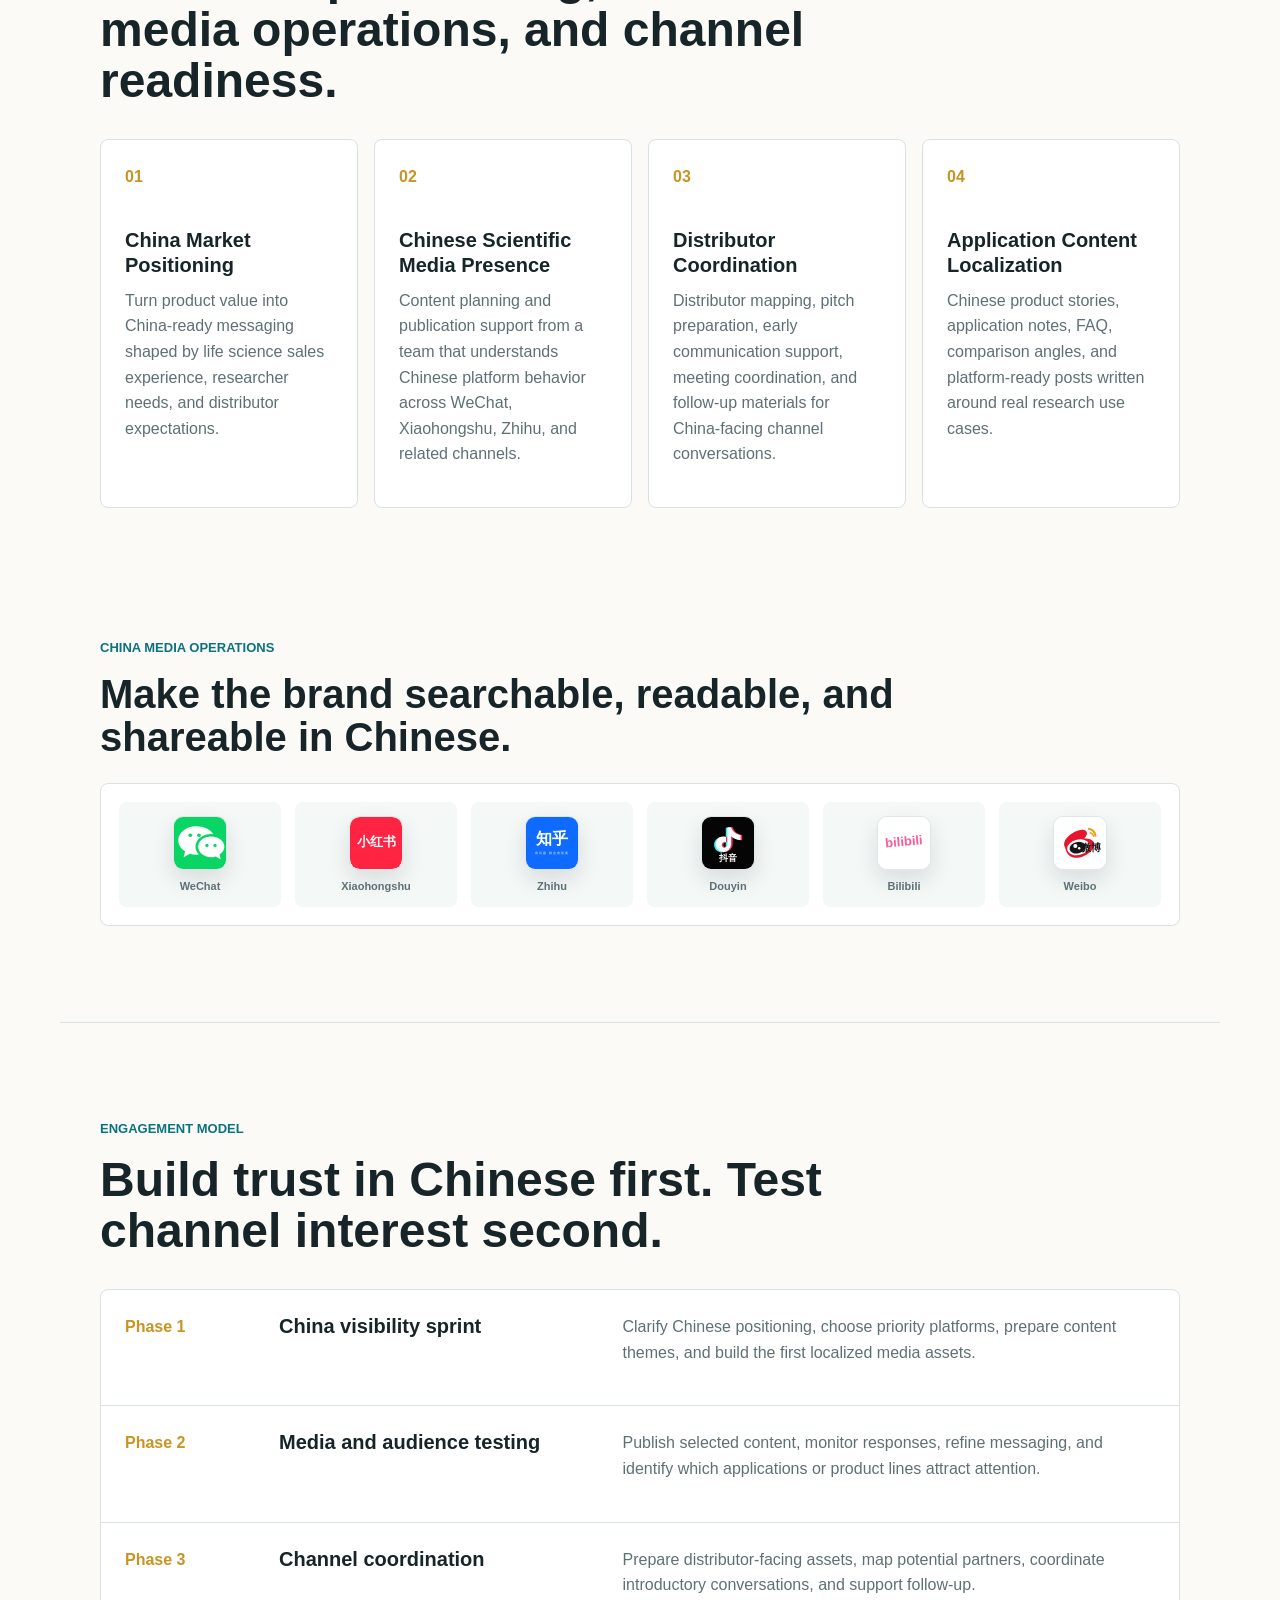
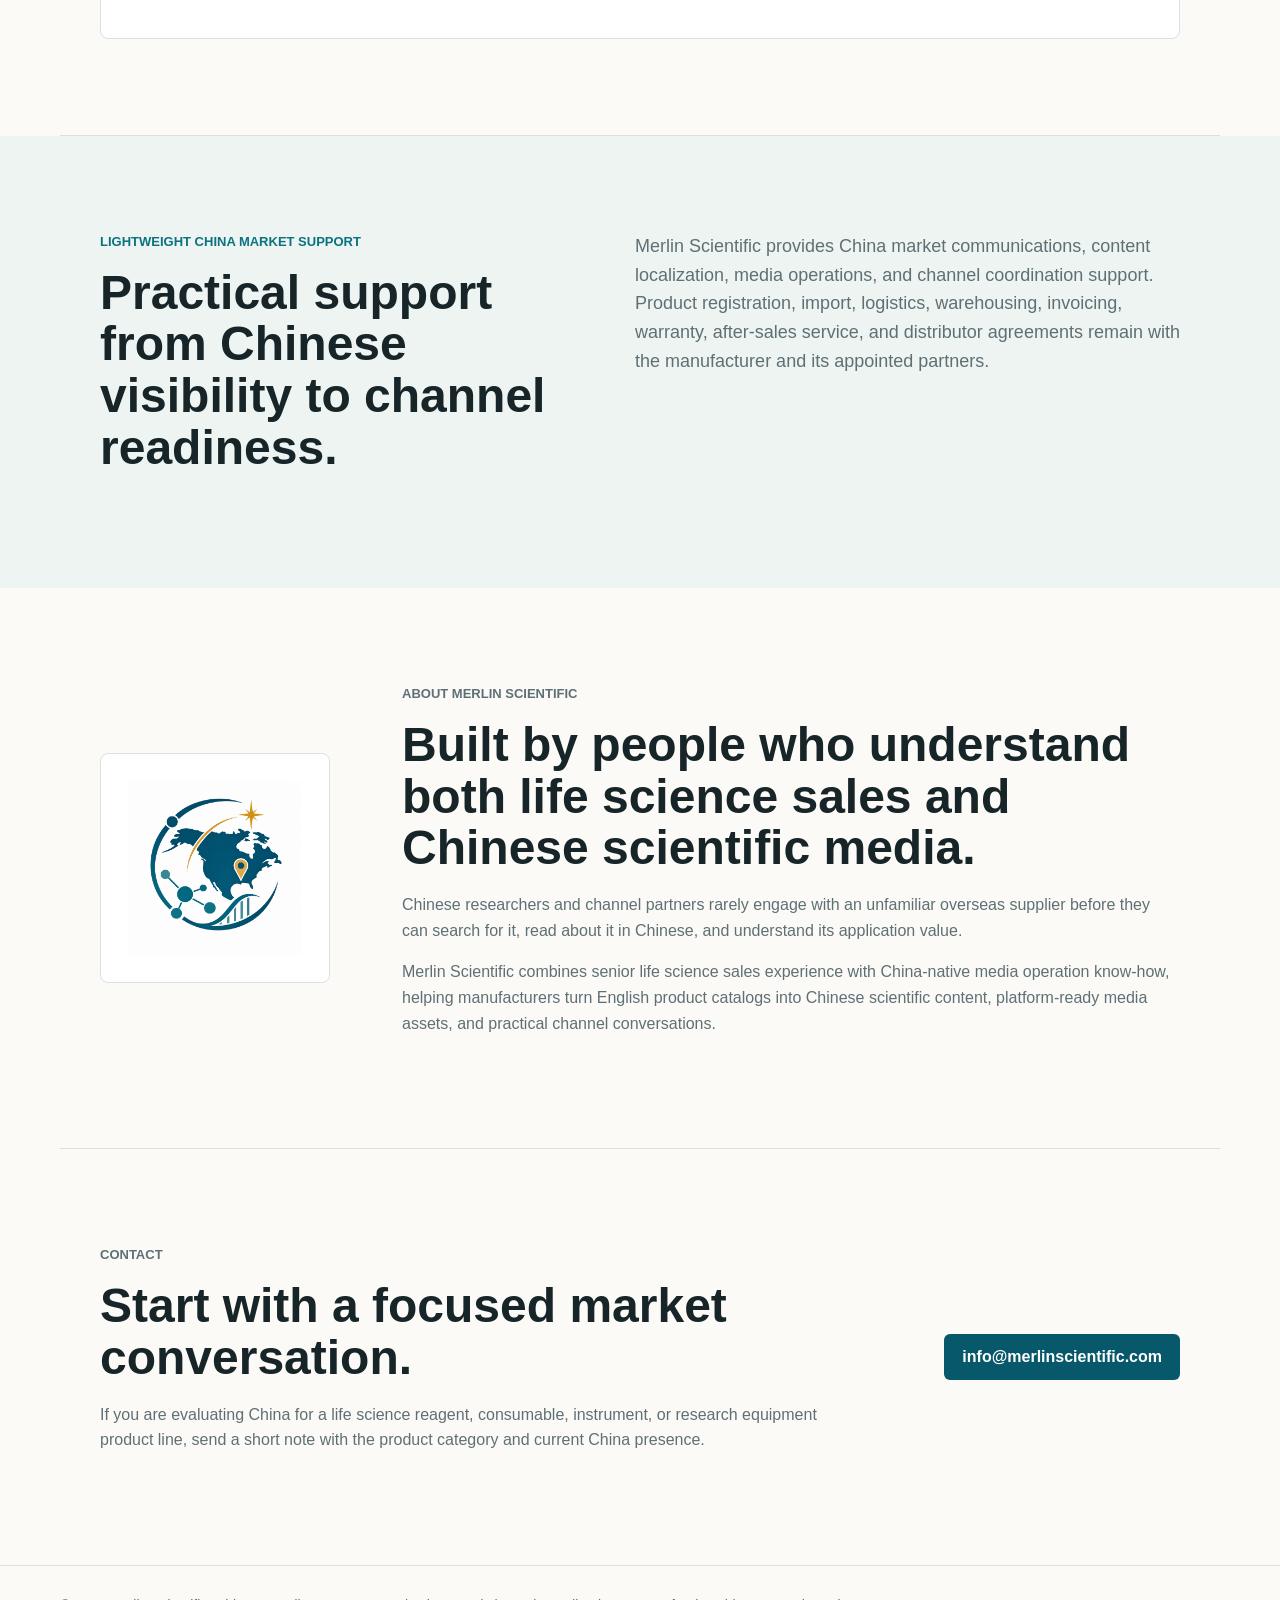
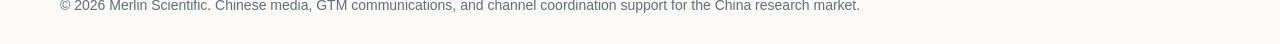
==== commit 6e899f8a: "Add files via upload" ====
--- a/index.html
+++ b/index.html
@@ -4,7 +4,7 @@
   <meta charset="utf-8">
   <meta name="viewport" content="width=device-width, initial-scale=1">
   <title>Merlin Scientific | China Market Visibility for Life Science Tool Companies</title>
-  <meta name="description" content="Merlin Scientific helps Western reagent, consumable, and instrument companies build Chinese media presence, localized scientific content, and channel readiness for China's research market.">
+  <meta name="description" content="Merlin Scientific helps Western reagent, consumable, and instrument companies build China market visibility through senior life science sales insight, Chinese scientific media operations, and channel readiness support.">
   <link rel="stylesheet" href="styles.css">
 </head>
 <body>
@@ -29,10 +29,11 @@
     <section class="hero">
       <div class="hero-copy">
         <p class="eyebrow" data-i18n="heroEyebrow">China research market visibility</p>
-        <h1 data-i18n="heroTitle">Chinese media and GTM support for life science tool companies.</h1>
+        <h1 data-i18n="heroTitle">China market visibility led by life science sales and media operators.</h1>
         <p class="hero-text" data-i18n="heroText">
           Merlin Scientific helps Western reagent, consumable, and instrument companies build Chinese
-          visibility, scientific content, and channel readiness for China's research market.
+          visibility, scientific content, and channel readiness through senior life science sales insight
+          and hands-on China media operations.
         </p>
         <div class="hero-actions">
           <a class="button primary" href="mailto:info@merlinscientific.com" data-i18n="heroPrimary">Request a market conversation</a>
@@ -64,35 +65,35 @@
     <section class="section services" id="services">
       <div class="section-heading">
         <p class="eyebrow" data-i18n="servicesEyebrow">What we do</p>
-        <h2 data-i18n="servicesTitle">Chinese media presence, content localization, and channel readiness.</h2>
+        <h2 data-i18n="servicesTitle">Scientific positioning, Chinese media operations, and channel readiness.</h2>
       </div>
       <div class="service-grid">
         <article class="service-card">
           <span>01</span>
           <h3 data-i18n="serviceOneTitle">China Market Positioning</h3>
-          <p data-i18n="serviceOneText">Translate product value into China-ready messaging for researchers, procurement teams, and potential distributor partners.</p>
+          <p data-i18n="serviceOneText">Turn product value into China-ready messaging shaped by life science sales experience, researcher needs, and distributor expectations.</p>
         </article>
         <article class="service-card">
           <span>02</span>
           <h3 data-i18n="serviceTwoTitle">Chinese Scientific Media Presence</h3>
-          <p data-i18n="serviceTwoText">Content planning and publication support for WeChat Official Account, Xiaohongshu, Zhihu, and other China-facing scientific channels.</p>
+          <p data-i18n="serviceTwoText">Content planning and publication support from a team that understands Chinese platform behavior across WeChat, Xiaohongshu, Zhihu, and related channels.</p>
         </article>
         <article class="service-card">
           <span>03</span>
           <h3 data-i18n="serviceThreeTitle">Distributor Coordination</h3>
-          <p data-i18n="serviceThreeText">Distributor mapping, pitch preparation, early communication support, meeting coordination, and follow-up materials.</p>
+          <p data-i18n="serviceThreeText">Distributor mapping, pitch preparation, early communication support, meeting coordination, and follow-up materials for China-facing channel conversations.</p>
         </article>
         <article class="service-card">
           <span>04</span>
           <h3 data-i18n="serviceFourTitle">Application Content Localization</h3>
-          <p data-i18n="serviceFourText">Chinese product stories, application notes, FAQ, comparison angles, and platform-ready posts for research audiences.</p>
+          <p data-i18n="serviceFourText">Chinese product stories, application notes, FAQ, comparison angles, and platform-ready posts written around real research use cases.</p>
         </article>
       </div>
     </section>
 
     <section class="section platforms" data-lang-visible="en" aria-label="China media platforms">
       <div class="section-heading">
-        <p class="eyebrow">China-facing channels</p>
+        <p class="eyebrow">China media operations</p>
         <h2>Make the brand searchable, readable, and shareable in Chinese.</h2>
       </div>
       <div class="platform-grid">
@@ -126,7 +127,7 @@
     <section class="section model" id="model">
       <div class="section-heading">
         <p class="eyebrow" data-i18n="modelEyebrow">Engagement model</p>
-        <h2 data-i18n="modelTitle">Build visibility first. Test channel interest second.</h2>
+        <h2 data-i18n="modelTitle">Build trust in Chinese first. Test channel interest second.</h2>
       </div>
       <div class="phase-list">
         <article>
@@ -154,7 +155,7 @@
           <h2 data-i18n="boundaryTitle">Practical support from Chinese visibility to channel readiness.</h2>
         </div>
         <p data-i18n="boundaryText">
-          Merlin Scientific provides China market communications, content localization, media positioning,
+          Merlin Scientific provides China market communications, content localization, media operations,
           and channel coordination support. Product registration, import, logistics, warehousing, invoicing,
           warranty, after-sales service, and distributor agreements remain with the manufacturer and its
           appointed partners.
@@ -168,15 +169,15 @@
       </div>
       <div>
         <p class="eyebrow" data-i18n="aboutEyebrow">About Merlin Scientific</p>
-        <h2 data-i18n="aboutTitle">Scientific content and BD support for the messy middle of China market entry.</h2>
+        <h2 data-i18n="aboutTitle">Built by people who understand both life science sales and Chinese scientific media.</h2>
         <p data-i18n="aboutTextOne">
           Chinese researchers and channel partners rarely engage with an unfamiliar overseas supplier
           before they can search for it, read about it in Chinese, and understand its application value.
         </p>
         <p data-i18n="aboutTextTwo">
-          Merlin Scientific helps manufacturers turn English product catalogs into Chinese scientific
-          content, platform-ready media assets, and practical channel conversations built around real
-          research use cases.
+          Merlin Scientific combines senior life science sales experience with China-native media operation
+          know-how, helping manufacturers turn English product catalogs into Chinese scientific content,
+          platform-ready media assets, and practical channel conversations.
         </p>
       </div>
     </section>
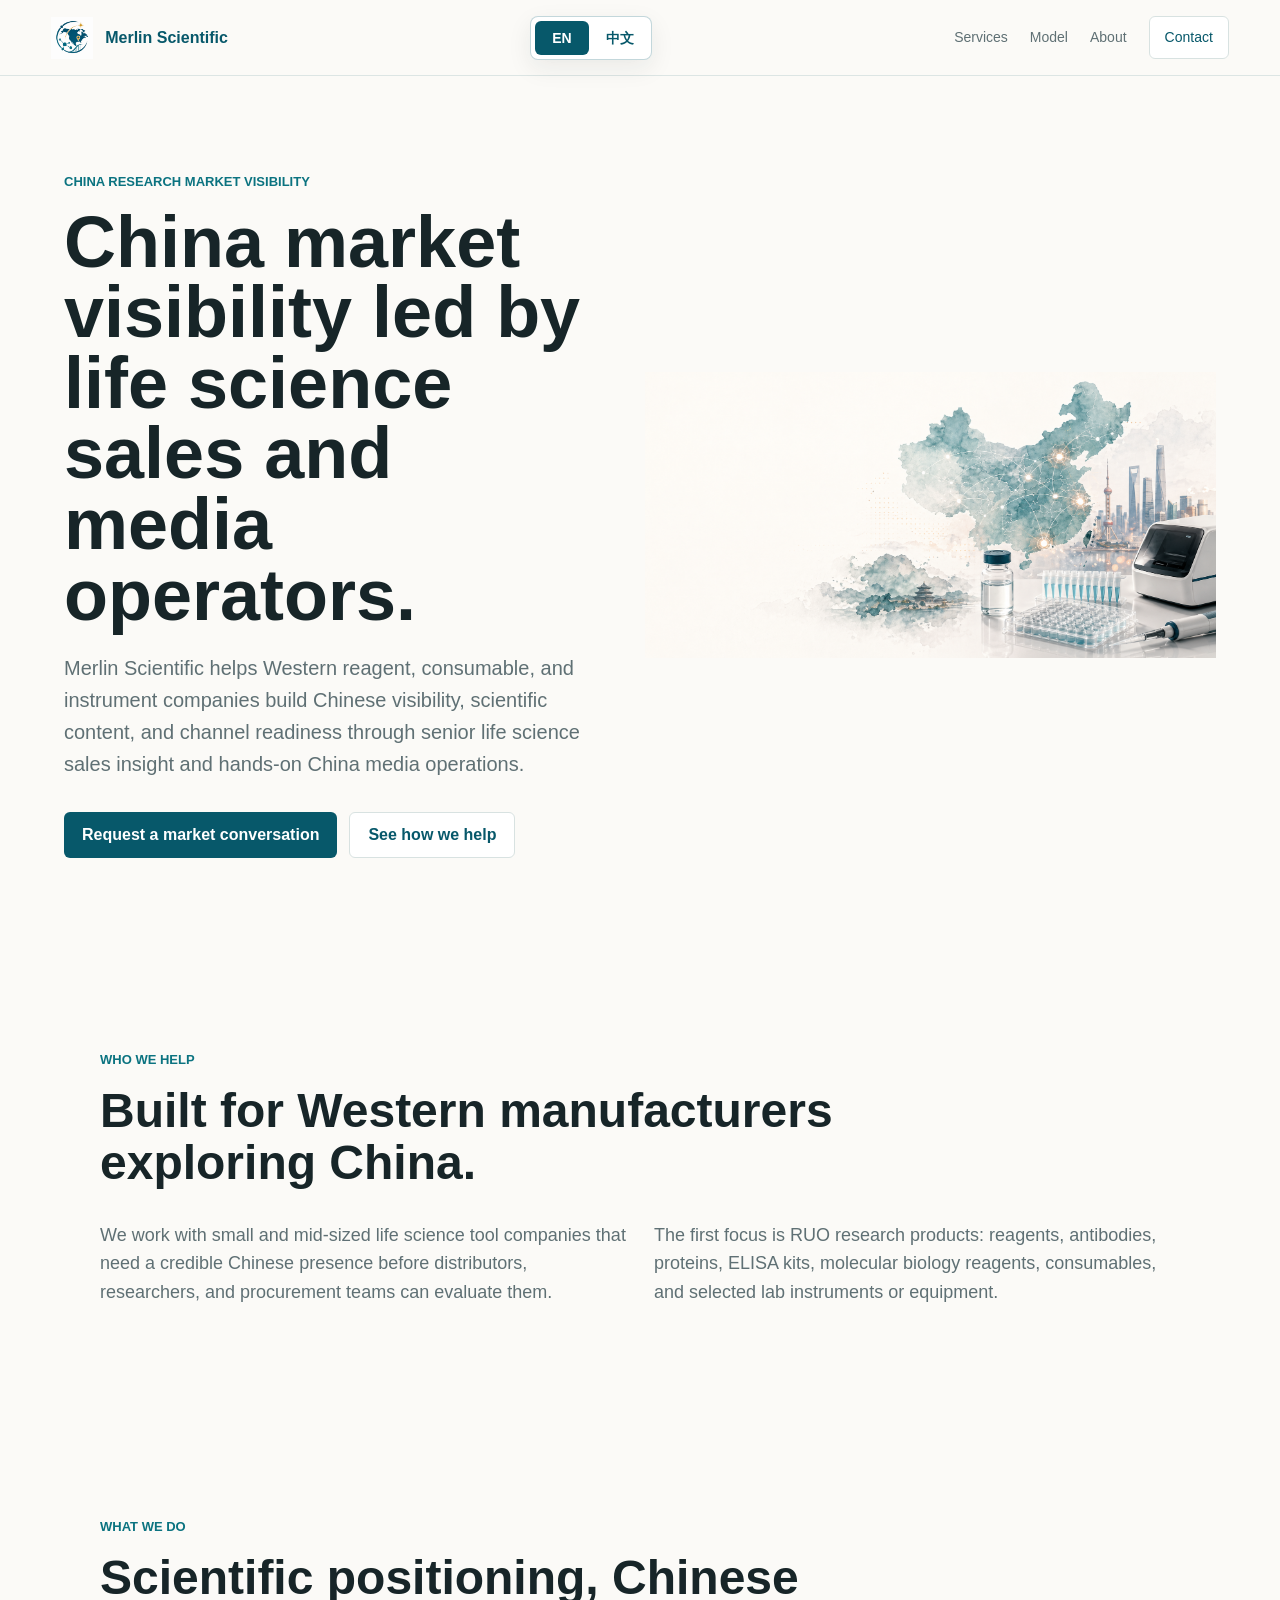
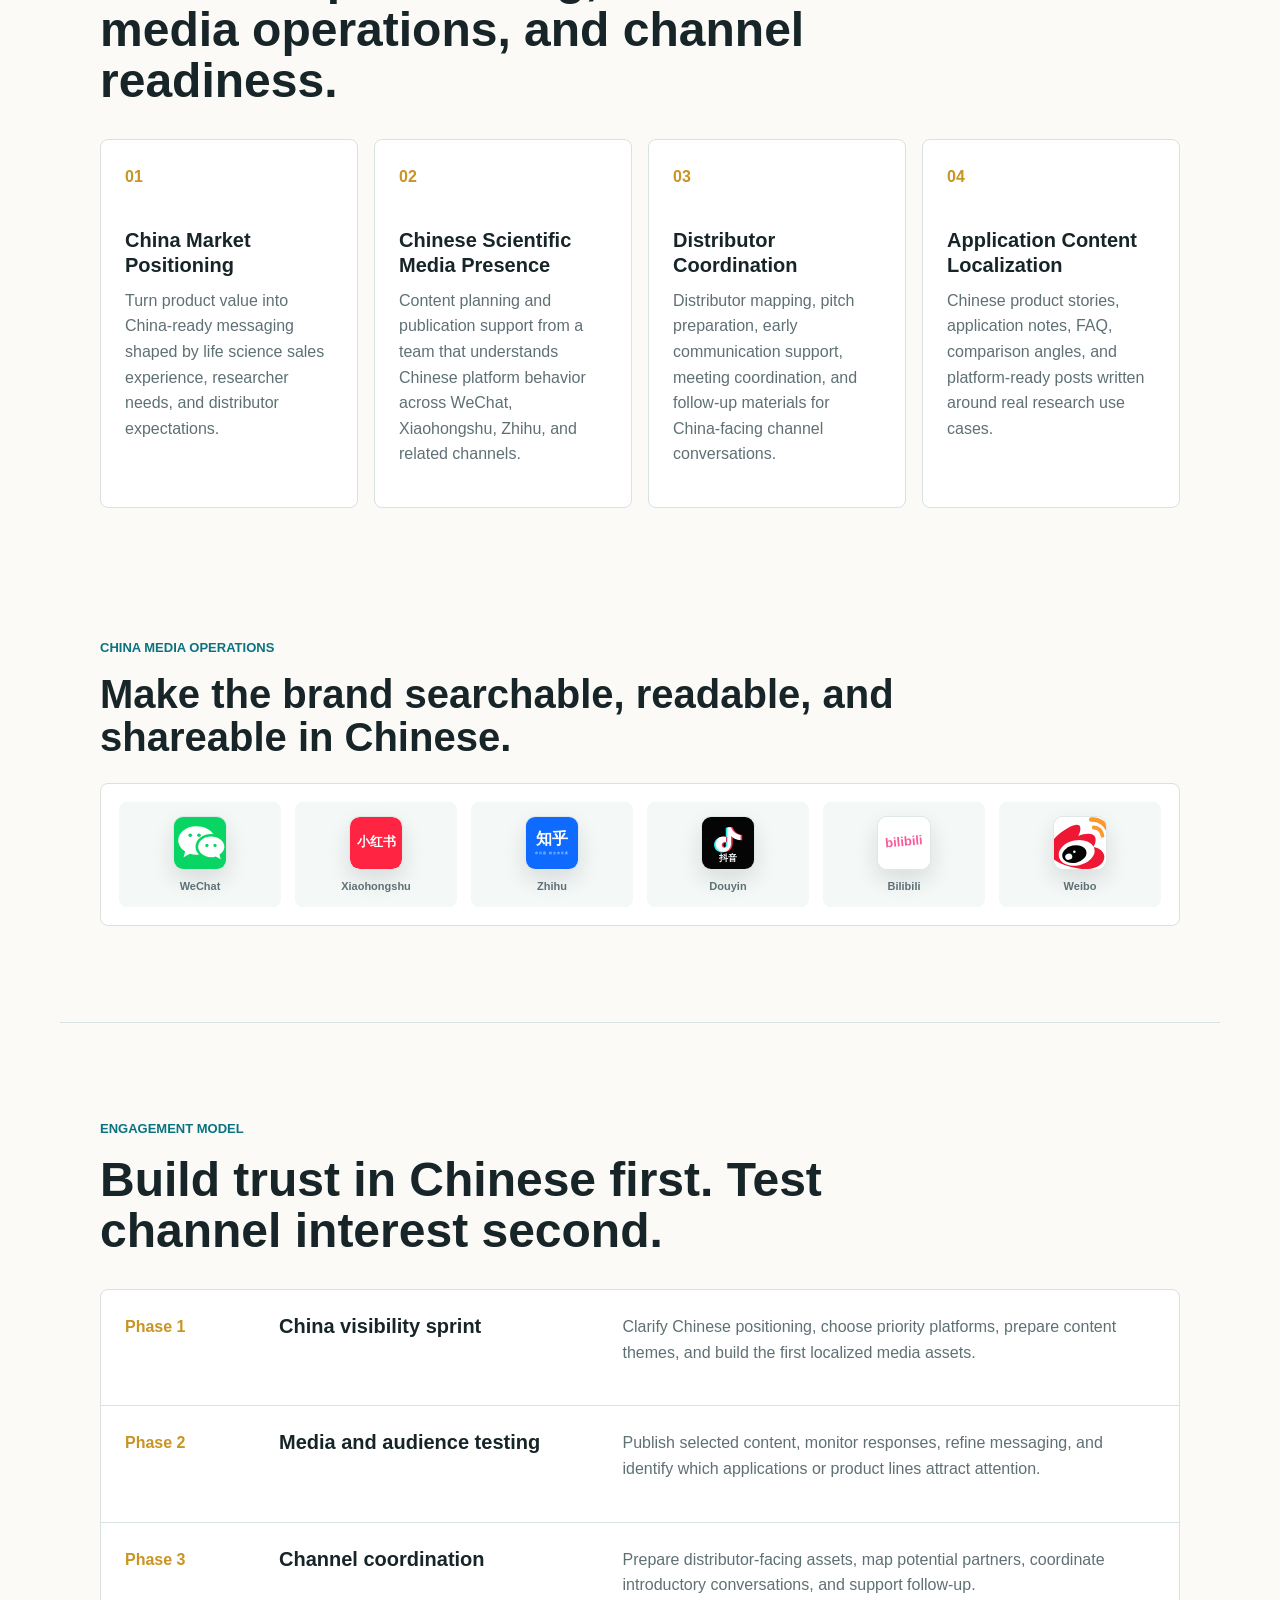
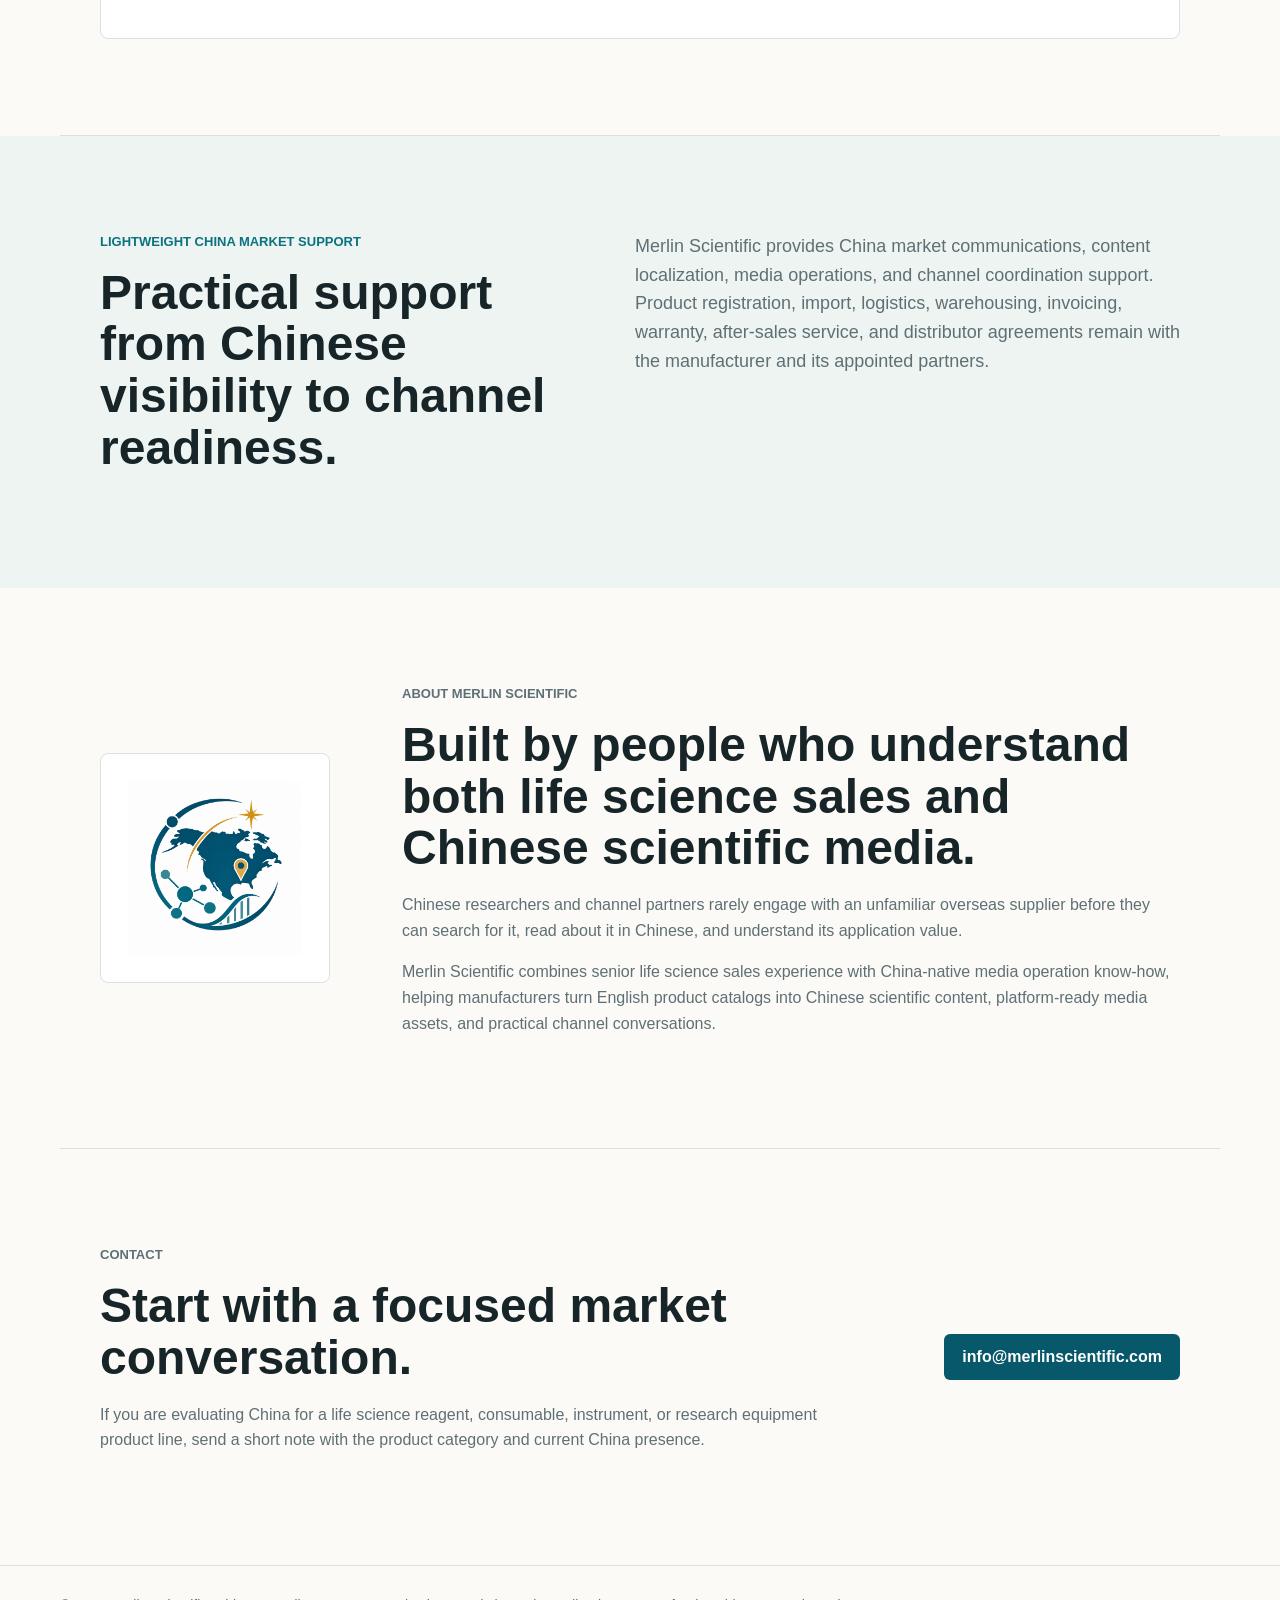
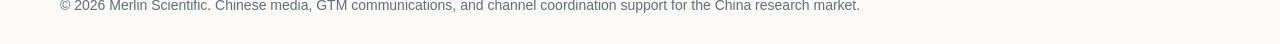
==== commit 5ea6403a: "Add files via upload" ====
--- a/index.html
+++ b/index.html
@@ -4,58 +4,64 @@
   <meta charset="utf-8">
   <meta name="viewport" content="width=device-width, initial-scale=1">
   <title>Merlin Scientific | China Market Visibility for Life Science Tool Companies</title>
-  <meta name="description" content="Merlin Scientific helps Western reagent, consumable, and instrument companies build China market visibility through senior life science sales insight, Chinese scientific media operations, and channel readiness support.">
+  <meta name="description" content="Merlin Scientific helps Western reagent, consumable, and instrument companies build China market visibility through scientific positioning, Chinese media operations, and channel readiness support.">
+  <link rel="canonical" href="https://merlinscientific.com/">
+  <meta property="og:title" content="Merlin Scientific | China Market Visibility for Life Science Tool Companies">
+  <meta property="og:description" content="China market visibility, scientific content, and channel readiness for Western life science tool companies.">
+  <meta property="og:type" content="website">
+  <meta property="og:url" content="https://merlinscientific.com/">
+  <meta property="og:image" content="https://merlinscientific.com/assets/china-research-market-hero.png">
   <link rel="stylesheet" href="styles.css">
 </head>
 <body>
   <header class="site-header">
     <a class="brand" href="#top" aria-label="Merlin Scientific home">
       <img src="assets/merlin-scientific-mark.png" alt="">
-      <span data-i18n="brandName">Merlin Scientific</span>
+      <span>Merlin Scientific</span>
     </a>
-    <div class="language-switch" role="group" aria-label="Language switch">
-      <button class="lang-button is-active" type="button" data-lang-option="en" aria-pressed="true">EN</button>
-      <button class="lang-button" type="button" data-lang-option="zh" aria-pressed="false">中文</button>
+    <div class="language-switch" role="group" aria-label="Business page switch">
+      <a class="lang-button is-active" href="./" aria-current="page">EN</a>
+      <a class="lang-button" href="cn/">中文</a>
     </div>
     <nav class="nav" aria-label="Main navigation">
-      <a href="#services" data-i18n="navServices">Services</a>
-      <a href="#model" data-i18n="navModel">Model</a>
-      <a href="#about" data-i18n="navAbout">About</a>
-      <a class="nav-cta" href="mailto:info@merlinscientific.com" data-i18n="navContact">Contact</a>
+      <a href="#services">Services</a>
+      <a href="#model">Model</a>
+      <a href="#about">About</a>
+      <a class="nav-cta" href="mailto:info@merlinscientific.com">Contact</a>
     </nav>
   </header>
 
   <main id="top">
     <section class="hero">
       <div class="hero-copy">
-        <p class="eyebrow" data-i18n="heroEyebrow">China research market visibility</p>
-        <h1 data-i18n="heroTitle">China market visibility led by life science sales and media operators.</h1>
-        <p class="hero-text" data-i18n="heroText">
+        <p class="eyebrow">China research market visibility</p>
+        <h1>China market visibility led by life science sales and media operators.</h1>
+        <p class="hero-text">
           Merlin Scientific helps Western reagent, consumable, and instrument companies build Chinese
           visibility, scientific content, and channel readiness through senior life science sales insight
           and hands-on China media operations.
         </p>
         <div class="hero-actions">
-          <a class="button primary" href="mailto:info@merlinscientific.com" data-i18n="heroPrimary">Request a market conversation</a>
-          <a class="button secondary" href="#services" data-i18n="heroSecondary">See how we help</a>
+          <a class="button primary" href="mailto:info@merlinscientific.com">Request a market conversation</a>
+          <a class="button secondary" href="#services">See how we help</a>
         </div>
       </div>
       <div class="hero-visual" aria-hidden="true">
-        <img src="assets/china-research-market-hero.png" alt="" data-lang-src-en="assets/china-research-market-hero.png" data-lang-src-zh="assets/north-america-lab-bg.png">
+        <img src="assets/china-research-market-hero.png" alt="">
       </div>
     </section>
 
     <section class="section intro">
       <div class="section-heading">
-        <p class="eyebrow" data-i18n="whoEyebrow">Who we help</p>
-        <h2 data-i18n="whoTitle">Built for Western manufacturers exploring China.</h2>
+        <p class="eyebrow">Who we help</p>
+        <h2>Built for Western manufacturers exploring China.</h2>
       </div>
       <div class="intro-grid">
-        <p data-i18n="whoTextOne">
+        <p>
           We work with small and mid-sized life science tool companies that need a credible Chinese
           presence before distributors, researchers, and procurement teams can evaluate them.
         </p>
-        <p data-i18n="whoTextTwo">
+        <p>
           The first focus is RUO research products: reagents, antibodies, proteins, ELISA kits,
           molecular biology reagents, consumables, and selected lab instruments or equipment.
         </p>
@@ -64,34 +70,34 @@
 
     <section class="section services" id="services">
       <div class="section-heading">
-        <p class="eyebrow" data-i18n="servicesEyebrow">What we do</p>
-        <h2 data-i18n="servicesTitle">Scientific positioning, Chinese media operations, and channel readiness.</h2>
+        <p class="eyebrow">What we do</p>
+        <h2>Scientific positioning, Chinese media operations, and channel readiness.</h2>
       </div>
       <div class="service-grid">
         <article class="service-card">
           <span>01</span>
-          <h3 data-i18n="serviceOneTitle">China Market Positioning</h3>
-          <p data-i18n="serviceOneText">Turn product value into China-ready messaging shaped by life science sales experience, researcher needs, and distributor expectations.</p>
+          <h3>China Market Positioning</h3>
+          <p>Turn product value into China-ready messaging shaped by life science sales experience, researcher needs, and distributor expectations.</p>
         </article>
         <article class="service-card">
           <span>02</span>
-          <h3 data-i18n="serviceTwoTitle">Chinese Scientific Media Presence</h3>
-          <p data-i18n="serviceTwoText">Content planning and publication support from a team that understands Chinese platform behavior across WeChat, Xiaohongshu, Zhihu, and related channels.</p>
+          <h3>Chinese Scientific Media Presence</h3>
+          <p>Content planning and publication support from a team that understands Chinese platform behavior across WeChat, Xiaohongshu, Zhihu, and related channels.</p>
         </article>
         <article class="service-card">
           <span>03</span>
-          <h3 data-i18n="serviceThreeTitle">Distributor Coordination</h3>
-          <p data-i18n="serviceThreeText">Distributor mapping, pitch preparation, early communication support, meeting coordination, and follow-up materials for China-facing channel conversations.</p>
+          <h3>Distributor Coordination</h3>
+          <p>Distributor mapping, pitch preparation, early communication support, meeting coordination, and follow-up materials for China-facing channel conversations.</p>
         </article>
         <article class="service-card">
           <span>04</span>
-          <h3 data-i18n="serviceFourTitle">Application Content Localization</h3>
-          <p data-i18n="serviceFourText">Chinese product stories, application notes, FAQ, comparison angles, and platform-ready posts written around real research use cases.</p>
-        </article>
-      </div>
-    </section>
-
-    <section class="section platforms" data-lang-visible="en" aria-label="China media platforms">
+          <h3>Application Content Localization</h3>
+          <p>Chinese product stories, application notes, FAQ, comparison angles, and platform-ready posts written around real research use cases.</p>
+        </article>
+      </div>
+    </section>
+
+    <section class="section platforms" aria-label="China media platforms">
       <div class="section-heading">
         <p class="eyebrow">China media operations</p>
         <h2>Make the brand searchable, readable, and shareable in Chinese.</h2>
@@ -126,24 +132,24 @@
 
     <section class="section model" id="model">
       <div class="section-heading">
-        <p class="eyebrow" data-i18n="modelEyebrow">Engagement model</p>
-        <h2 data-i18n="modelTitle">Build trust in Chinese first. Test channel interest second.</h2>
+        <p class="eyebrow">Engagement model</p>
+        <h2>Build trust in Chinese first. Test channel interest second.</h2>
       </div>
       <div class="phase-list">
         <article>
-          <strong data-i18n="phaseOneLabel">Phase 1</strong>
-          <h3 data-i18n="phaseOneTitle">China visibility sprint</h3>
-          <p data-i18n="phaseOneText">Clarify Chinese positioning, choose priority platforms, prepare content themes, and build the first localized media assets.</p>
+          <strong>Phase 1</strong>
+          <h3>China visibility sprint</h3>
+          <p>Clarify Chinese positioning, choose priority platforms, prepare content themes, and build the first localized media assets.</p>
         </article>
         <article>
-          <strong data-i18n="phaseTwoLabel">Phase 2</strong>
-          <h3 data-i18n="phaseTwoTitle">Media and audience testing</h3>
-          <p data-i18n="phaseTwoText">Publish selected content, monitor responses, refine messaging, and identify which applications or product lines attract attention.</p>
+          <strong>Phase 2</strong>
+          <h3>Media and audience testing</h3>
+          <p>Publish selected content, monitor responses, refine messaging, and identify which applications or product lines attract attention.</p>
         </article>
         <article>
-          <strong data-i18n="phaseThreeLabel">Phase 3</strong>
-          <h3 data-i18n="phaseThreeTitle">Channel coordination</h3>
-          <p data-i18n="phaseThreeText">Prepare distributor-facing assets, map potential partners, coordinate introductory conversations, and support follow-up.</p>
+          <strong>Phase 3</strong>
+          <h3>Channel coordination</h3>
+          <p>Prepare distributor-facing assets, map potential partners, coordinate introductory conversations, and support follow-up.</p>
         </article>
       </div>
     </section>
@@ -151,10 +157,10 @@
     <section class="section boundary">
       <div class="boundary-panel">
         <div>
-          <p class="eyebrow" data-i18n="boundaryEyebrow">Lightweight China market support</p>
-          <h2 data-i18n="boundaryTitle">Practical support from Chinese visibility to channel readiness.</h2>
-        </div>
-        <p data-i18n="boundaryText">
+          <p class="eyebrow">Lightweight China market support</p>
+          <h2>Practical support from Chinese visibility to channel readiness.</h2>
+        </div>
+        <p>
           Merlin Scientific provides China market communications, content localization, media operations,
           and channel coordination support. Product registration, import, logistics, warehousing, invoicing,
           warranty, after-sales service, and distributor agreements remain with the manufacturer and its
@@ -168,13 +174,13 @@
         <img src="assets/merlin-scientific-mark.png" alt="">
       </div>
       <div>
-        <p class="eyebrow" data-i18n="aboutEyebrow">About Merlin Scientific</p>
-        <h2 data-i18n="aboutTitle">Built by people who understand both life science sales and Chinese scientific media.</h2>
-        <p data-i18n="aboutTextOne">
+        <p class="eyebrow">About Merlin Scientific</p>
+        <h2>Built by people who understand both life science sales and Chinese scientific media.</h2>
+        <p>
           Chinese researchers and channel partners rarely engage with an unfamiliar overseas supplier
           before they can search for it, read about it in Chinese, and understand its application value.
         </p>
-        <p data-i18n="aboutTextTwo">
+        <p>
           Merlin Scientific combines senior life science sales experience with China-native media operation
           know-how, helping manufacturers turn English product catalogs into Chinese scientific content,
           platform-ready media assets, and practical channel conversations.
@@ -184,9 +190,9 @@
 
     <section class="section contact" id="contact">
       <div>
-        <p class="eyebrow" data-i18n="contactEyebrow">Contact</p>
-        <h2 data-i18n="contactTitle">Start with a focused market conversation.</h2>
-        <p data-i18n="contactText">
+        <p class="eyebrow">Contact</p>
+        <h2>Start with a focused market conversation.</h2>
+        <p>
           If you are evaluating China for a life science reagent, consumable, instrument, or research
           equipment product line, send a short note with the product category and current China presence.
         </p>
@@ -196,8 +202,7 @@
   </main>
 
   <footer class="site-footer">
-    <p data-i18n="footerText">&copy; 2026 Merlin Scientific. Chinese media, GTM communications, and channel coordination support for the China research market.</p>
+    <p>&copy; 2026 Merlin Scientific. Chinese media, GTM communications, and channel coordination support for the China research market.</p>
   </footer>
-  <script src="language.js"></script>
 </body>
 </html>
--- a/styles.css
+++ b/styles.css
@@ -27,6 +27,10 @@
   line-height: 1.6;
 }
 
+.zh-page {
+  font-family: Arial, "Microsoft YaHei", "PingFang SC", "Noto Sans CJK SC", sans-serif;
+}
+
 a {
   color: inherit;
   text-decoration: none;
@@ -58,6 +62,7 @@
   gap: 12px;
   font-weight: 700;
   color: var(--teal);
+  white-space: nowrap;
 }
 
 .brand img {
@@ -78,18 +83,17 @@
 }
 
 .lang-button {
+  display: inline-flex;
+  align-items: center;
+  justify-content: center;
   min-width: 54px;
   min-height: 34px;
   padding: 7px 12px;
   color: var(--teal);
-  font: inherit;
   font-size: 14px;
   font-weight: 700;
   line-height: 1;
-  border: 0;
   border-radius: 6px;
-  background: transparent;
-  cursor: pointer;
 }
 
 .lang-button.is-active {
@@ -144,6 +148,10 @@
   text-transform: uppercase;
 }
 
+.zh-page .eyebrow {
+  text-transform: none;
+}
+
 h1,
 h2,
 h3,
@@ -158,11 +166,19 @@
   letter-spacing: 0;
 }
 
+.zh-page h1 {
+  line-height: 1.08;
+}
+
 h2 {
   margin-bottom: 18px;
   font-size: clamp(30px, 4vw, 48px);
   line-height: 1.08;
   letter-spacing: 0;
+}
+
+.zh-page h2 {
+  line-height: 1.16;
 }
 
 h3 {
@@ -206,10 +222,6 @@
   background: var(--white);
 }
 
-.hero-visual {
-  position: relative;
-}
-
 .hero-visual img {
   width: min(760px, 60vw);
   border-radius: 0;
@@ -470,10 +482,6 @@
     width: 100%;
   }
 
-  .nav-cta {
-    margin-left: 0;
-  }
-
   h1 {
     font-size: 42px;
   }
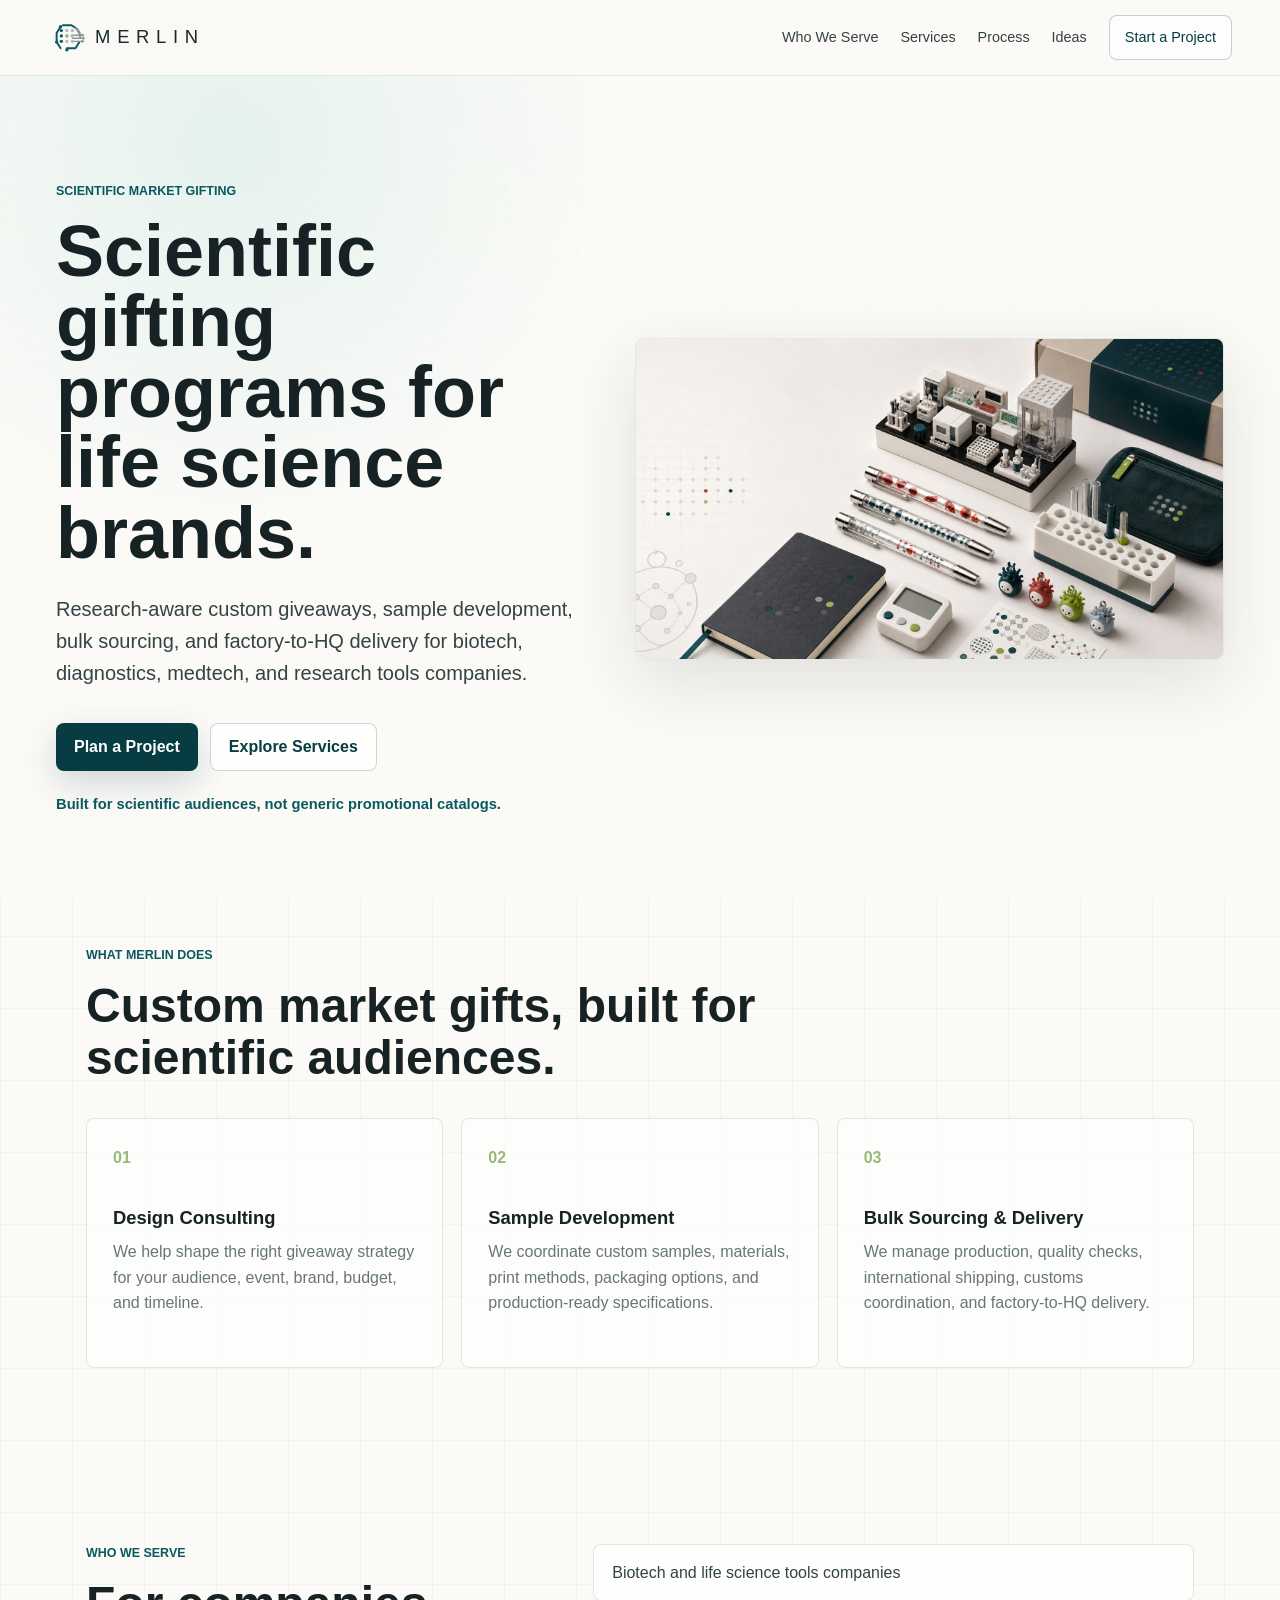
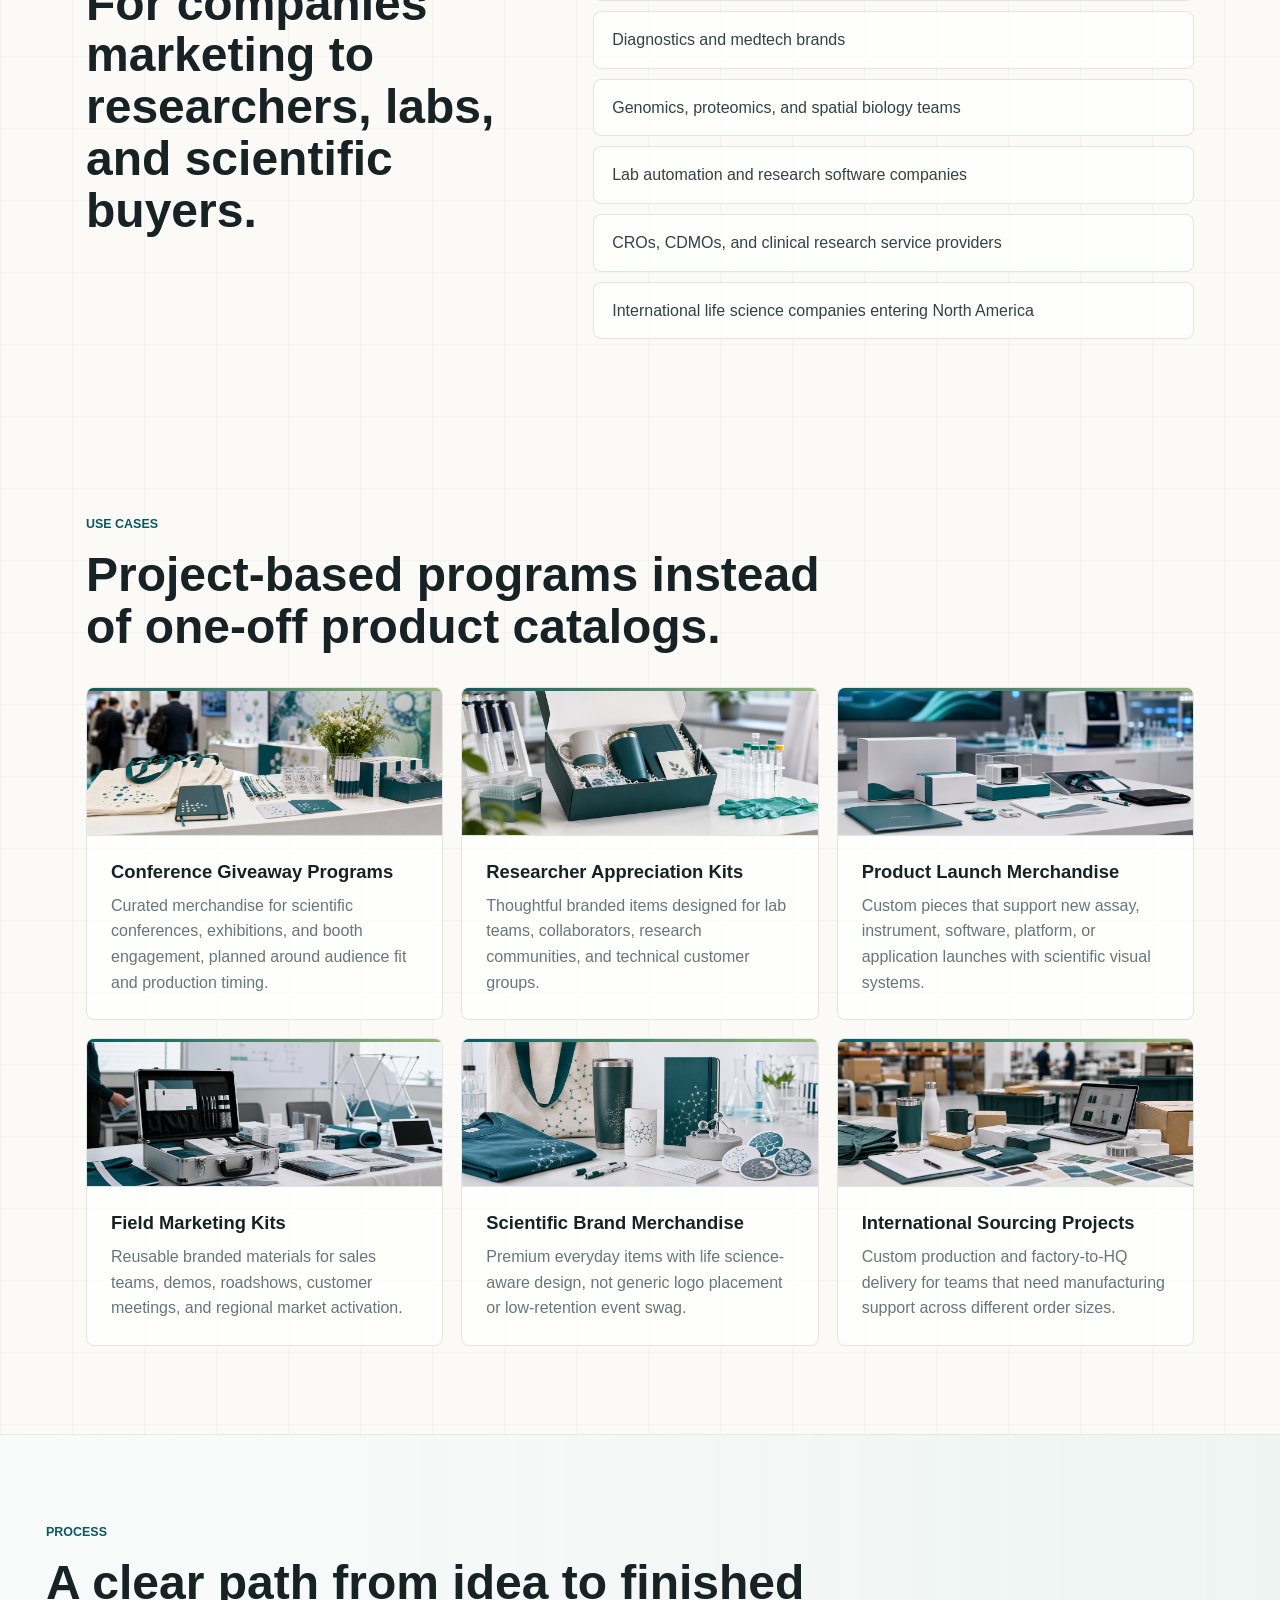
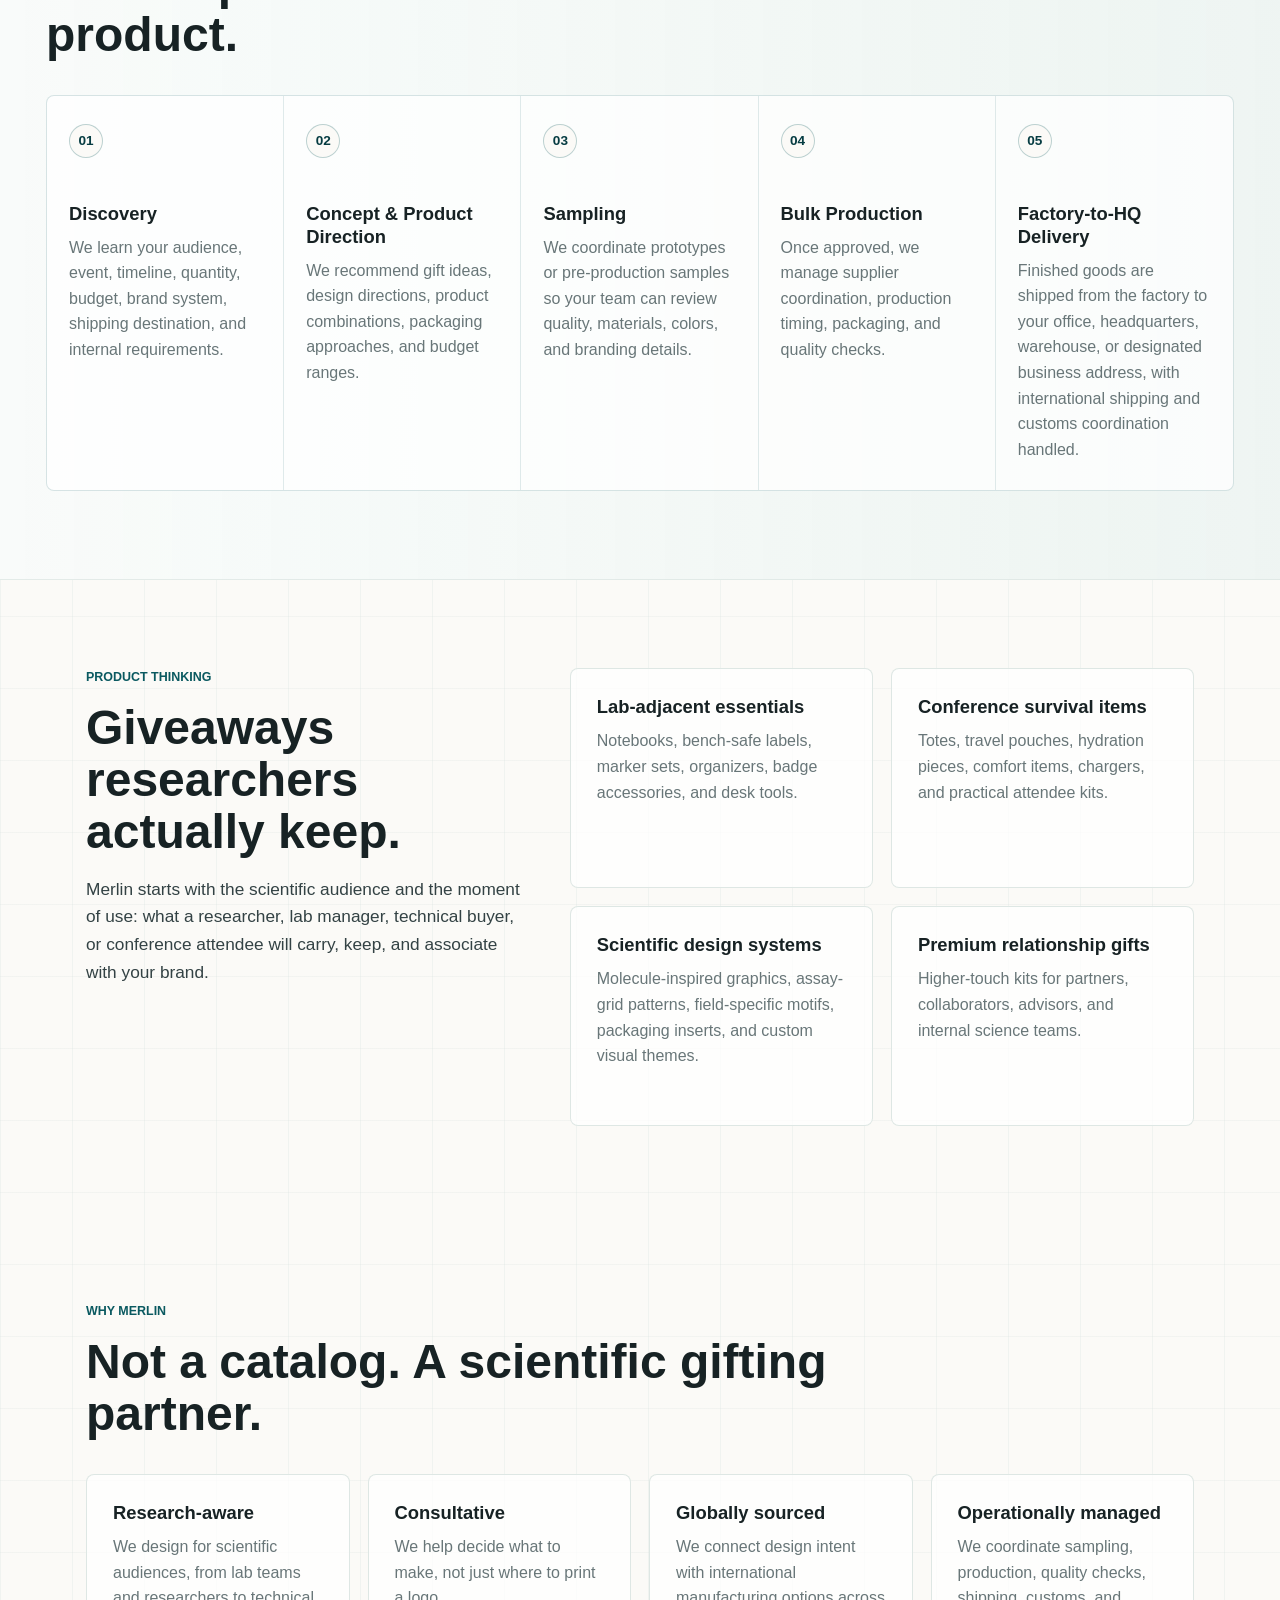
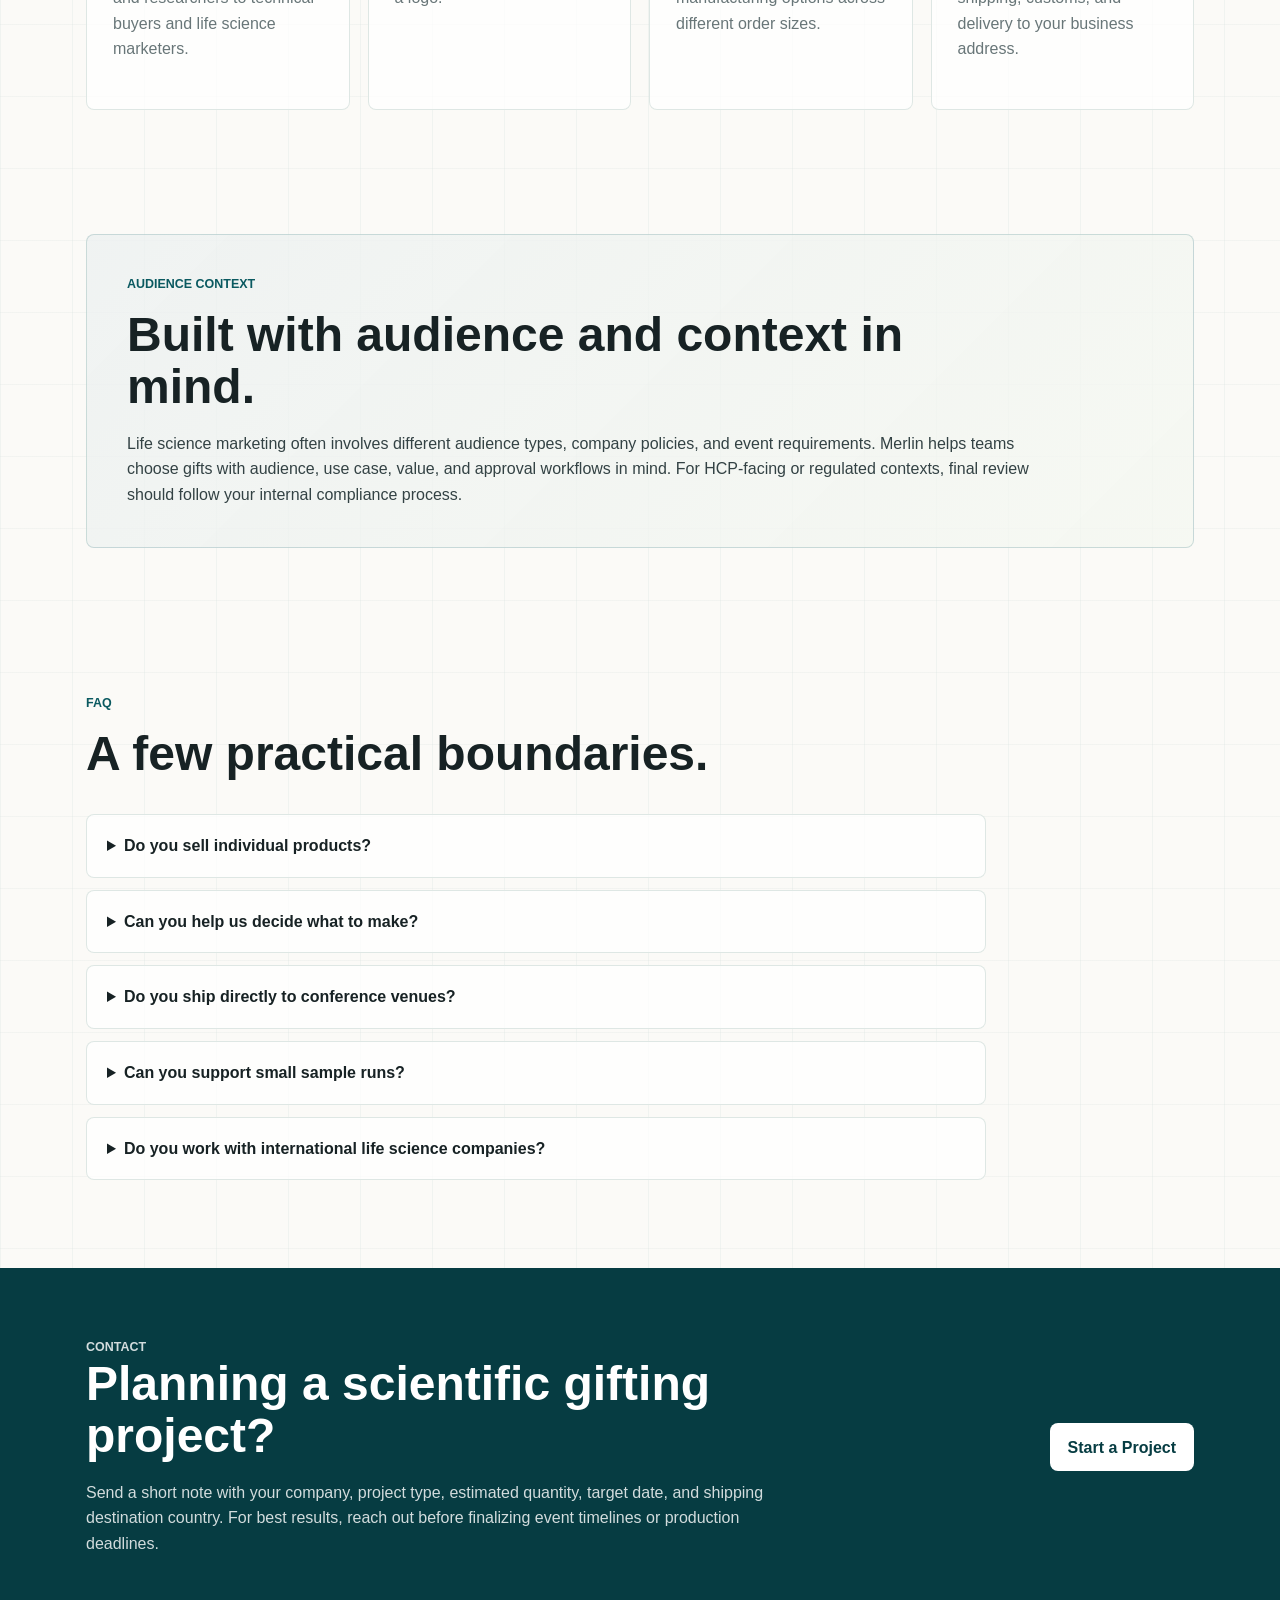
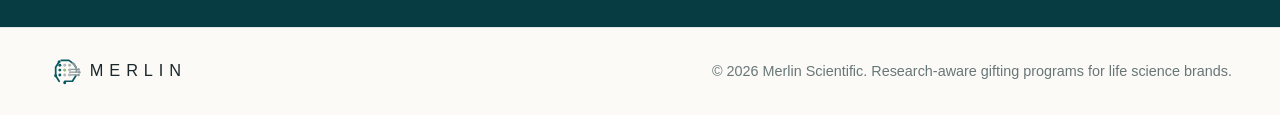
==== commit 61b09fdd: "Add files via upload" ====
--- a/index.html
+++ b/index.html
@@ -3,206 +3,287 @@
 <head>
   <meta charset="utf-8">
   <meta name="viewport" content="width=device-width, initial-scale=1">
-  <title>Merlin Scientific | China Market Visibility for Life Science Tool Companies</title>
-  <meta name="description" content="Merlin Scientific helps Western reagent, consumable, and instrument companies build China market visibility through scientific positioning, Chinese media operations, and channel readiness support.">
-  <link rel="canonical" href="https://merlinscientific.com/">
-  <meta property="og:title" content="Merlin Scientific | China Market Visibility for Life Science Tool Companies">
-  <meta property="og:description" content="China market visibility, scientific content, and channel readiness for Western life science tool companies.">
+  <title>Merlin Scientific | Scientific Gifting Programs for Life Science Brands</title>
+  <meta name="description" content="Merlin Scientific creates research-aware custom giveaways for life science brands, from design consulting and sample development to bulk sourcing, customs coordination, and factory-to-HQ delivery.">
+  <meta name="robots" content="index, follow">
+  <meta property="og:title" content="Merlin Scientific | Scientific Gifting Programs">
+  <meta property="og:description" content="Research-aware custom giveaways, sample development, bulk sourcing, and factory-to-HQ delivery for life science brands.">
   <meta property="og:type" content="website">
   <meta property="og:url" content="https://merlinscientific.com/">
-  <meta property="og:image" content="https://merlinscientific.com/assets/china-research-market-hero.png">
+  <meta property="og:image" content="https://merlinscientific.com/assets/merlin-scientific-gifting-hero.png">
+  <link rel="icon" href="assets/merlin-brand-mark.svg" type="image/svg+xml">
   <link rel="stylesheet" href="styles.css">
 </head>
 <body>
   <header class="site-header">
     <a class="brand" href="#top" aria-label="Merlin Scientific home">
-      <img src="assets/merlin-scientific-mark.png" alt="">
-      <span>Merlin Scientific</span>
+      <img src="assets/merlin-logo.svg" alt="MERLIN">
     </a>
-    <div class="language-switch" role="group" aria-label="Business page switch">
-      <a class="lang-button is-active" href="./" aria-current="page">EN</a>
-      <a class="lang-button" href="cn/">中文</a>
-    </div>
     <nav class="nav" aria-label="Main navigation">
+      <a href="#serve">Who We Serve</a>
       <a href="#services">Services</a>
-      <a href="#model">Model</a>
-      <a href="#about">About</a>
-      <a class="nav-cta" href="mailto:info@merlinscientific.com">Contact</a>
+      <a href="#process">Process</a>
+      <a href="#ideas">Ideas</a>
+      <a class="nav-cta" href="#contact">Start a Project</a>
     </nav>
   </header>
 
   <main id="top">
-    <section class="hero">
+    <section class="hero" aria-labelledby="hero-title">
       <div class="hero-copy">
-        <p class="eyebrow">China research market visibility</p>
-        <h1>China market visibility led by life science sales and media operators.</h1>
+        <p class="eyebrow">Scientific market gifting</p>
+        <h1 id="hero-title">Scientific gifting programs for life science brands.</h1>
         <p class="hero-text">
-          Merlin Scientific helps Western reagent, consumable, and instrument companies build Chinese
-          visibility, scientific content, and channel readiness through senior life science sales insight
-          and hands-on China media operations.
+          Research-aware custom giveaways, sample development, bulk sourcing, and factory-to-HQ delivery for biotech, diagnostics, medtech, and research tools companies.
         </p>
-        <div class="hero-actions">
-          <a class="button primary" href="mailto:info@merlinscientific.com">Request a market conversation</a>
-          <a class="button secondary" href="#services">See how we help</a>
-        </div>
-      </div>
-      <div class="hero-visual" aria-hidden="true">
-        <img src="assets/china-research-market-hero.png" alt="">
-      </div>
-    </section>
-
-    <section class="section intro">
-      <div class="section-heading">
-        <p class="eyebrow">Who we help</p>
-        <h2>Built for Western manufacturers exploring China.</h2>
-      </div>
-      <div class="intro-grid">
+        <div class="hero-actions" aria-label="Primary actions">
+          <a class="button primary" href="mailto:info@merlinscientific.com?subject=Scientific%20gifting%20project%20inquiry">Plan a Project</a>
+          <a class="button secondary" href="#services">Explore Services</a>
+        </div>
+        <p class="trust-line">Built for scientific audiences, not generic promotional catalogs.</p>
+      </div>
+      <div class="hero-visual">
+        <img src="assets/merlin-scientific-gifting-hero.png" alt="A premium scientific giveaway kit with a miniature lab model, lab marker pens, timer, tube rack organizer, notebook, pouch, and desk charms.">
+      </div>
+    </section>
+
+    <section class="section compact-intro" aria-label="What Merlin does">
+      <div class="section-heading">
+        <p class="eyebrow">What Merlin does</p>
+        <h2>Custom market gifts, built for scientific audiences.</h2>
+      </div>
+      <div class="three-column">
+        <article class="plain-card">
+          <span class="card-index">01</span>
+          <h3>Design Consulting</h3>
+          <p>We help shape the right giveaway strategy for your audience, event, brand, budget, and timeline.</p>
+        </article>
+        <article class="plain-card">
+          <span class="card-index">02</span>
+          <h3>Sample Development</h3>
+          <p>We coordinate custom samples, materials, print methods, packaging options, and production-ready specifications.</p>
+        </article>
+        <article class="plain-card">
+          <span class="card-index">03</span>
+          <h3>Bulk Sourcing & Delivery</h3>
+          <p>We manage production, quality checks, international shipping, customs coordination, and factory-to-HQ delivery.</p>
+        </article>
+      </div>
+    </section>
+
+    <section class="section split-section" id="serve">
+      <div class="section-heading">
+        <p class="eyebrow">Who we serve</p>
+        <h2>For companies marketing to researchers, labs, and scientific buyers.</h2>
+      </div>
+      <div class="serve-list" aria-label="Client types">
+        <span>Biotech and life science tools companies</span>
+        <span>Diagnostics and medtech brands</span>
+        <span>Genomics, proteomics, and spatial biology teams</span>
+        <span>Lab automation and research software companies</span>
+        <span>CROs, CDMOs, and clinical research service providers</span>
+        <span>International life science companies entering North America</span>
+      </div>
+    </section>
+
+    <section class="section" id="services">
+      <div class="section-heading wide">
+        <p class="eyebrow">Use cases</p>
+        <h2>Project-based programs instead of one-off product catalogs.</h2>
+      </div>
+      <div class="use-case-grid">
+        <article class="service-card">
+          <img src="assets/usecase-conference-scene-v2.png" alt="Conference table with branded scientific giveaway items arranged for a life science event.">
+          <div class="service-card-copy">
+            <h3>Conference Giveaway Programs</h3>
+            <p>Curated merchandise for scientific conferences, exhibitions, and booth engagement, planned around audience fit and production timing.</p>
+          </div>
+        </article>
+        <article class="service-card">
+          <img src="assets/usecase-appreciation-scene-v2.png" alt="Researcher appreciation gift box with lab-adjacent branded items on a clean laboratory table.">
+          <div class="service-card-copy">
+            <h3>Researcher Appreciation Kits</h3>
+            <p>Thoughtful branded items designed for lab teams, collaborators, research communities, and technical customer groups.</p>
+          </div>
+        </article>
+        <article class="service-card">
+          <img src="assets/usecase-launch-scene-v2.png" alt="Product launch merchandise and presentation materials arranged beside life science lab equipment.">
+          <div class="service-card-copy">
+            <h3>Product Launch Merchandise</h3>
+            <p>Custom pieces that support new assay, instrument, software, platform, or application launches with scientific visual systems.</p>
+          </div>
+        </article>
+        <article class="service-card">
+          <img src="assets/usecase-field-scene-v2.png" alt="Reusable field marketing kit packed in a hard case with demo and event materials.">
+          <div class="service-card-copy">
+            <h3>Field Marketing Kits</h3>
+            <p>Reusable branded materials for sales teams, demos, roadshows, customer meetings, and regional market activation.</p>
+          </div>
+        </article>
+        <article class="service-card">
+          <img src="assets/usecase-brand-scene-v2.png" alt="Premium scientific brand merchandise displayed with lab-inspired design details.">
+          <div class="service-card-copy">
+            <h3>Scientific Brand Merchandise</h3>
+            <p>Premium everyday items with life science-aware design, not generic logo placement or low-retention event swag.</p>
+          </div>
+        </article>
+        <article class="service-card">
+          <img src="assets/usecase-sourcing-scene-v2.png" alt="International sourcing project table with samples, packaging, laptop, and production materials.">
+          <div class="service-card-copy">
+            <h3>International Sourcing Projects</h3>
+            <p>Custom production and factory-to-HQ delivery for teams that need manufacturing support across different order sizes.</p>
+          </div>
+        </article>
+      </div>
+    </section>
+
+    <section class="process-band" id="process">
+      <div class="section process-section">
+        <div class="section-heading wide">
+          <p class="eyebrow">Process</p>
+          <h2>A clear path from idea to finished product.</h2>
+        </div>
+        <div class="process-list">
+          <article>
+            <span>01</span>
+            <h3>Discovery</h3>
+            <p>We learn your audience, event, timeline, quantity, budget, brand system, shipping destination, and internal requirements.</p>
+          </article>
+          <article>
+            <span>02</span>
+            <h3>Concept & Product Direction</h3>
+            <p>We recommend gift ideas, design directions, product combinations, packaging approaches, and budget ranges.</p>
+          </article>
+          <article>
+            <span>03</span>
+            <h3>Sampling</h3>
+            <p>We coordinate prototypes or pre-production samples so your team can review quality, materials, colors, and branding details.</p>
+          </article>
+          <article>
+            <span>04</span>
+            <h3>Bulk Production</h3>
+            <p>Once approved, we manage supplier coordination, production timing, packaging, and quality checks.</p>
+          </article>
+          <article>
+            <span>05</span>
+            <h3>Factory-to-HQ Delivery</h3>
+            <p>Finished goods are shipped from the factory to your office, headquarters, warehouse, or designated business address, with international shipping and customs coordination handled.</p>
+          </article>
+        </div>
+      </div>
+    </section>
+
+    <section class="section ideas" id="ideas">
+      <div class="ideas-copy">
+        <p class="eyebrow">Product thinking</p>
+        <h2>Giveaways researchers actually keep.</h2>
         <p>
-          We work with small and mid-sized life science tool companies that need a credible Chinese
-          presence before distributors, researchers, and procurement teams can evaluate them.
+          Merlin starts with the scientific audience and the moment of use: what a researcher, lab manager, technical buyer, or conference attendee will carry, keep, and associate with your brand.
         </p>
+      </div>
+      <div class="idea-grid">
+        <article>
+          <h3>Lab-adjacent essentials</h3>
+          <p>Notebooks, bench-safe labels, marker sets, organizers, badge accessories, and desk tools.</p>
+        </article>
+        <article>
+          <h3>Conference survival items</h3>
+          <p>Totes, travel pouches, hydration pieces, comfort items, chargers, and practical attendee kits.</p>
+        </article>
+        <article>
+          <h3>Scientific design systems</h3>
+          <p>Molecule-inspired graphics, assay-grid patterns, field-specific motifs, packaging inserts, and custom visual themes.</p>
+        </article>
+        <article>
+          <h3>Premium relationship gifts</h3>
+          <p>Higher-touch kits for partners, collaborators, advisors, and internal science teams.</p>
+        </article>
+      </div>
+    </section>
+
+    <section class="section why-section">
+      <div class="section-heading">
+        <p class="eyebrow">Why Merlin</p>
+        <h2>Not a catalog. A scientific gifting partner.</h2>
+      </div>
+      <div class="why-grid">
+        <article>
+          <h3>Research-aware</h3>
+          <p>We design for scientific audiences, from lab teams and researchers to technical buyers and life science marketers.</p>
+        </article>
+        <article>
+          <h3>Consultative</h3>
+          <p>We help decide what to make, not just where to print a logo.</p>
+        </article>
+        <article>
+          <h3>Globally sourced</h3>
+          <p>We connect design intent with international manufacturing options across different order sizes.</p>
+        </article>
+        <article>
+          <h3>Operationally managed</h3>
+          <p>We coordinate sampling, production, quality checks, shipping, customs, and delivery to your business address.</p>
+        </article>
+      </div>
+    </section>
+
+    <section class="section note-section" aria-labelledby="context-title">
+      <div class="note-panel">
+        <p class="eyebrow">Audience context</p>
+        <h2 id="context-title">Built with audience and context in mind.</h2>
         <p>
-          The first focus is RUO research products: reagents, antibodies, proteins, ELISA kits,
-          molecular biology reagents, consumables, and selected lab instruments or equipment.
+          Life science marketing often involves different audience types, company policies, and event requirements. Merlin helps teams choose gifts with audience, use case, value, and approval workflows in mind. For HCP-facing or regulated contexts, final review should follow your internal compliance process.
         </p>
       </div>
     </section>
 
-    <section class="section services" id="services">
-      <div class="section-heading">
-        <p class="eyebrow">What we do</p>
-        <h2>Scientific positioning, Chinese media operations, and channel readiness.</h2>
-      </div>
-      <div class="service-grid">
-        <article class="service-card">
-          <span>01</span>
-          <h3>China Market Positioning</h3>
-          <p>Turn product value into China-ready messaging shaped by life science sales experience, researcher needs, and distributor expectations.</p>
-        </article>
-        <article class="service-card">
-          <span>02</span>
-          <h3>Chinese Scientific Media Presence</h3>
-          <p>Content planning and publication support from a team that understands Chinese platform behavior across WeChat, Xiaohongshu, Zhihu, and related channels.</p>
-        </article>
-        <article class="service-card">
-          <span>03</span>
-          <h3>Distributor Coordination</h3>
-          <p>Distributor mapping, pitch preparation, early communication support, meeting coordination, and follow-up materials for China-facing channel conversations.</p>
-        </article>
-        <article class="service-card">
-          <span>04</span>
-          <h3>Application Content Localization</h3>
-          <p>Chinese product stories, application notes, FAQ, comparison angles, and platform-ready posts written around real research use cases.</p>
-        </article>
-      </div>
-    </section>
-
-    <section class="section platforms" aria-label="China media platforms">
-      <div class="section-heading">
-        <p class="eyebrow">China media operations</p>
-        <h2>Make the brand searchable, readable, and shareable in Chinese.</h2>
-      </div>
-      <div class="platform-grid">
-        <div class="platform-item" aria-label="WeChat Official Account">
-          <img class="platform-logo" src="assets/platform-wechat.svg" alt="">
-          <strong>WeChat</strong>
-        </div>
-        <div class="platform-item" aria-label="Xiaohongshu">
-          <img class="platform-logo" src="assets/platform-xiaohongshu.svg" alt="">
-          <strong>Xiaohongshu</strong>
-        </div>
-        <div class="platform-item" aria-label="Zhihu">
-          <img class="platform-logo" src="assets/platform-zhihu.svg" alt="">
-          <strong>Zhihu</strong>
-        </div>
-        <div class="platform-item" aria-label="Douyin">
-          <img class="platform-logo" src="assets/platform-douyin.svg" alt="">
-          <strong>Douyin</strong>
-        </div>
-        <div class="platform-item" aria-label="Bilibili">
-          <img class="platform-logo" src="assets/platform-bilibili.svg" alt="">
-          <strong>Bilibili</strong>
-        </div>
-        <div class="platform-item" aria-label="Weibo">
-          <img class="platform-logo" src="assets/platform-weibo.svg" alt="">
-          <strong>Weibo</strong>
-        </div>
-      </div>
-    </section>
-
-    <section class="section model" id="model">
-      <div class="section-heading">
-        <p class="eyebrow">Engagement model</p>
-        <h2>Build trust in Chinese first. Test channel interest second.</h2>
-      </div>
-      <div class="phase-list">
-        <article>
-          <strong>Phase 1</strong>
-          <h3>China visibility sprint</h3>
-          <p>Clarify Chinese positioning, choose priority platforms, prepare content themes, and build the first localized media assets.</p>
-        </article>
-        <article>
-          <strong>Phase 2</strong>
-          <h3>Media and audience testing</h3>
-          <p>Publish selected content, monitor responses, refine messaging, and identify which applications or product lines attract attention.</p>
-        </article>
-        <article>
-          <strong>Phase 3</strong>
-          <h3>Channel coordination</h3>
-          <p>Prepare distributor-facing assets, map potential partners, coordinate introductory conversations, and support follow-up.</p>
-        </article>
-      </div>
-    </section>
-
-    <section class="section boundary">
-      <div class="boundary-panel">
+    <section class="section faq-section" aria-labelledby="faq-title">
+      <div class="section-heading">
+        <p class="eyebrow">FAQ</p>
+        <h2 id="faq-title">A few practical boundaries.</h2>
+      </div>
+      <div class="faq-list">
+        <details>
+          <summary>Do you sell individual products?</summary>
+          <p>No. Merlin focuses on custom project-based gifting programs, sampling, and bulk production.</p>
+        </details>
+        <details>
+          <summary>Can you help us decide what to make?</summary>
+          <p>Yes. Design consulting and product direction are part of the service.</p>
+        </details>
+        <details>
+          <summary>Do you ship directly to conference venues?</summary>
+          <p>Our standard delivery model is factory-to-HQ, office, warehouse, or another designated business address. Venue or hotel logistics should be coordinated separately by the client or event operator.</p>
+        </details>
+        <details>
+          <summary>Can you support small sample runs?</summary>
+          <p>Yes. Sampling and prototype coordination can be handled before bulk production.</p>
+        </details>
+        <details>
+          <summary>Do you work with international life science companies?</summary>
+          <p>Yes. Merlin can support companies entering North American scientific markets with gifting strategy, sourcing, production, and delivery coordination.</p>
+        </details>
+      </div>
+    </section>
+
+    <section class="contact-band" id="contact">
+      <div class="section contact-section">
         <div>
-          <p class="eyebrow">Lightweight China market support</p>
-          <h2>Practical support from Chinese visibility to channel readiness.</h2>
-        </div>
-        <p>
-          Merlin Scientific provides China market communications, content localization, media operations,
-          and channel coordination support. Product registration, import, logistics, warehousing, invoicing,
-          warranty, after-sales service, and distributor agreements remain with the manufacturer and its
-          appointed partners.
-        </p>
-      </div>
-    </section>
-
-    <section class="section about" id="about">
-      <div class="about-mark">
-        <img src="assets/merlin-scientific-mark.png" alt="">
-      </div>
-      <div>
-        <p class="eyebrow">About Merlin Scientific</p>
-        <h2>Built by people who understand both life science sales and Chinese scientific media.</h2>
-        <p>
-          Chinese researchers and channel partners rarely engage with an unfamiliar overseas supplier
-          before they can search for it, read about it in Chinese, and understand its application value.
-        </p>
-        <p>
-          Merlin Scientific combines senior life science sales experience with China-native media operation
-          know-how, helping manufacturers turn English product catalogs into Chinese scientific content,
-          platform-ready media assets, and practical channel conversations.
-        </p>
-      </div>
-    </section>
-
-    <section class="section contact" id="contact">
-      <div>
-        <p class="eyebrow">Contact</p>
-        <h2>Start with a focused market conversation.</h2>
-        <p>
-          If you are evaluating China for a life science reagent, consumable, instrument, or research
-          equipment product line, send a short note with the product category and current China presence.
-        </p>
-      </div>
-      <a class="button primary" href="mailto:info@merlinscientific.com">info@merlinscientific.com</a>
+          <p class="eyebrow">Contact</p>
+          <h2>Planning a scientific gifting project?</h2>
+          <p>
+            Send a short note with your company, project type, estimated quantity, target date, and shipping destination country. For best results, reach out before finalizing event timelines or production deadlines.
+          </p>
+        </div>
+        <a class="button primary" href="mailto:info@merlinscientific.com?subject=Scientific%20gifting%20project%20inquiry&body=Company:%0D%0AProject%20type:%0D%0AEstimated%20quantity:%0D%0ATarget%20date:%0D%0AShipping%20destination%20country:%0D%0AMessage:">Start a Project</a>
+      </div>
     </section>
   </main>
 
   <footer class="site-footer">
-    <p>&copy; 2026 Merlin Scientific. Chinese media, GTM communications, and channel coordination support for the China research market.</p>
+    <a class="footer-brand" href="#top" aria-label="Merlin Scientific home">
+      <img src="assets/merlin-logo.svg" alt="MERLIN">
+    </a>
+    <p>&copy; 2026 Merlin Scientific. Research-aware gifting programs for life science brands.</p>
   </footer>
 </body>
 </html>
--- a/styles.css
+++ b/styles.css
@@ -1,14 +1,20 @@
 :root {
-  --ink: #172528;
-  --muted: #5f7074;
-  --line: #d8e2e1;
+  --ink: #172224;
+  --ink-soft: #334244;
+  --muted: #687678;
+  --line: #dce5e2;
   --paper: #fbfaf7;
-  --soft: #edf4f2;
-  --teal: #07586a;
-  --teal-2: #0b7380;
-  --gold: #c89422;
-  --white: #ffffff;
-  --max: 1160px;
+  --paper-strong: #ffffff;
+  --soft: #eef5f2;
+  --soft-2: #f5f2ea;
+  --teal: #0a5960;
+  --teal-dark: #063c42;
+  --teal-soft: #dceee9;
+  --green: #9ab879;
+  --silver: #aab7b6;
+  --max: 1180px;
+  --header: 76px;
+  --shadow: 0 22px 70px rgba(23, 34, 36, 0.12);
 }
 
 * {
@@ -21,14 +27,25 @@
 
 body {
   margin: 0;
+  color: var(--ink);
   font-family: Arial, Helvetica, sans-serif;
-  background: var(--paper);
-  color: var(--ink);
   line-height: 1.6;
-}
-
-.zh-page {
-  font-family: Arial, "Microsoft YaHei", "PingFang SC", "Noto Sans CJK SC", sans-serif;
+  background:
+    linear-gradient(90deg, rgba(220, 229, 226, 0.34) 1px, transparent 1px),
+    linear-gradient(180deg, rgba(220, 229, 226, 0.28) 1px, transparent 1px),
+    var(--paper);
+  background-size: 72px 72px;
+}
+
+body::before {
+  content: "";
+  position: fixed;
+  inset: 0;
+  z-index: -1;
+  pointer-events: none;
+  background:
+    radial-gradient(circle at 18% 16%, rgba(220, 238, 233, 0.72), transparent 30%),
+    linear-gradient(180deg, rgba(251, 250, 247, 0.68), rgba(251, 250, 247, 0.96) 44%);
 }
 
 a {
@@ -39,117 +56,6 @@
 img {
   display: block;
   max-width: 100%;
-}
-
-.site-header {
-  position: sticky;
-  top: 0;
-  z-index: 10;
-  display: flex;
-  align-items: center;
-  justify-content: space-between;
-  gap: 24px;
-  min-height: 76px;
-  padding: 14px clamp(20px, 4vw, 52px);
-  background: rgba(251, 250, 247, 0.92);
-  border-bottom: 1px solid rgba(216, 226, 225, 0.85);
-  backdrop-filter: blur(14px);
-}
-
-.brand {
-  display: inline-flex;
-  align-items: center;
-  gap: 12px;
-  font-weight: 700;
-  color: var(--teal);
-  white-space: nowrap;
-}
-
-.brand img {
-  width: 42px;
-  height: 42px;
-  object-fit: contain;
-}
-
-.language-switch {
-  display: inline-flex;
-  align-items: center;
-  gap: 4px;
-  padding: 4px;
-  border: 1px solid rgba(7, 88, 106, 0.24);
-  border-radius: 8px;
-  background: var(--white);
-  box-shadow: 0 8px 24px rgba(23, 37, 40, 0.08);
-}
-
-.lang-button {
-  display: inline-flex;
-  align-items: center;
-  justify-content: center;
-  min-width: 54px;
-  min-height: 34px;
-  padding: 7px 12px;
-  color: var(--teal);
-  font-size: 14px;
-  font-weight: 700;
-  line-height: 1;
-  border-radius: 6px;
-}
-
-.lang-button.is-active {
-  color: var(--white);
-  background: var(--teal);
-}
-
-.nav {
-  display: flex;
-  align-items: center;
-  gap: 22px;
-  color: var(--muted);
-  font-size: 14px;
-}
-
-.nav a {
-  transition: color 160ms ease, border-color 160ms ease;
-}
-
-.nav a:hover {
-  color: var(--teal);
-}
-
-.nav-cta {
-  padding: 9px 15px;
-  color: var(--teal);
-  border: 1px solid var(--line);
-  border-radius: 6px;
-  background: var(--white);
-}
-
-.hero {
-  display: grid;
-  grid-template-columns: minmax(0, 0.95fr) minmax(360px, 1.05fr);
-  gap: clamp(28px, 5vw, 72px);
-  align-items: center;
-  min-height: calc(100vh - 76px);
-  padding: clamp(52px, 8vw, 96px) clamp(20px, 5vw, 72px);
-  overflow: hidden;
-}
-
-.hero-copy {
-  max-width: 650px;
-}
-
-.eyebrow {
-  margin: 0 0 14px;
-  color: var(--teal-2);
-  font-size: 13px;
-  font-weight: 700;
-  letter-spacing: 0;
-  text-transform: uppercase;
-}
-
-.zh-page .eyebrow {
-  text-transform: none;
 }
 
 h1,
@@ -160,345 +66,640 @@
 }
 
 h1 {
-  margin-bottom: 22px;
-  font-size: clamp(42px, 6vw, 72px);
+  margin-bottom: 24px;
+  max-width: 760px;
+  font-size: 4.5rem;
   line-height: 0.98;
   letter-spacing: 0;
 }
 
-.zh-page h1 {
-  line-height: 1.08;
-}
-
 h2 {
   margin-bottom: 18px;
-  font-size: clamp(30px, 4vw, 48px);
+  max-width: 780px;
+  font-size: 3rem;
   line-height: 1.08;
   letter-spacing: 0;
 }
 
-.zh-page h2 {
-  line-height: 1.16;
-}
-
 h3 {
   margin-bottom: 10px;
-  font-size: 20px;
+  font-size: 1.15rem;
   line-height: 1.25;
+  letter-spacing: 0;
+}
+
+p {
+  color: var(--muted);
+}
+
+.site-header {
+  position: sticky;
+  top: 0;
+  z-index: 20;
+  display: flex;
+  align-items: center;
+  justify-content: space-between;
+  gap: 28px;
+  min-height: var(--header);
+  padding: 14px 48px;
+  border-bottom: 1px solid rgba(220, 229, 226, 0.82);
+  background: rgba(251, 250, 247, 0.9);
+  backdrop-filter: blur(18px);
+}
+
+.brand,
+.footer-brand {
+  display: inline-flex;
+  align-items: center;
+  color: var(--ink);
+  font-weight: 700;
+  line-height: 1;
+}
+
+.brand img {
+  width: 212px;
+  height: auto;
+}
+
+.footer-brand img {
+  width: 188px;
+  height: auto;
+}
+
+.nav {
+  display: flex;
+  align-items: center;
+  gap: 22px;
+  color: var(--ink-soft);
+  font-size: 0.9rem;
+}
+
+.nav a {
+  transition: color 160ms ease, border-color 160ms ease, background 160ms ease;
+}
+
+.nav a:hover {
+  color: var(--teal);
+}
+
+.nav-cta {
+  padding: 10px 15px;
+  color: var(--teal-dark);
+  border: 1px solid rgba(10, 89, 96, 0.26);
+  border-radius: 8px;
+  background: rgba(255, 255, 255, 0.74);
+}
+
+.hero {
+  display: grid;
+  grid-template-columns: minmax(0, 0.94fr) minmax(420px, 1.06fr);
+  gap: 56px;
+  align-items: center;
+  min-height: calc(100vh - var(--header));
+  padding: 76px 56px 54px;
+  overflow: hidden;
+}
+
+.hero-copy {
+  max-width: 760px;
+}
+
+.eyebrow {
+  margin-bottom: 14px;
+  color: var(--teal);
+  font-size: 0.78rem;
+  font-weight: 800;
+  letter-spacing: 0;
+  text-transform: uppercase;
 }
 
 .hero-text {
-  max-width: 610px;
-  color: var(--muted);
-  font-size: 20px;
+  max-width: 660px;
+  color: var(--ink-soft);
+  font-size: 1.25rem;
 }
 
 .hero-actions {
   display: flex;
   flex-wrap: wrap;
   gap: 12px;
-  margin-top: 32px;
+  margin-top: 34px;
 }
 
 .button {
   display: inline-flex;
   align-items: center;
   justify-content: center;
-  min-height: 46px;
-  padding: 12px 18px;
-  border-radius: 6px;
+  min-height: 48px;
+  padding: 13px 18px;
+  border-radius: 8px;
   font-weight: 700;
   line-height: 1.2;
+  transition: transform 160ms ease, box-shadow 160ms ease, border-color 160ms ease;
+}
+
+.button:hover {
+  transform: translateY(-1px);
 }
 
 .button.primary {
-  color: var(--white);
-  background: var(--teal);
+  color: #fff;
+  background: var(--teal-dark);
+  box-shadow: 0 12px 34px rgba(6, 60, 66, 0.18);
 }
 
 .button.secondary {
+  color: var(--teal-dark);
+  border: 1px solid rgba(10, 89, 96, 0.22);
+  background: rgba(255, 255, 255, 0.74);
+}
+
+.trust-line {
+  margin: 22px 0 0;
   color: var(--teal);
-  border: 1px solid var(--line);
-  background: var(--white);
+  font-size: 0.92rem;
+  font-weight: 700;
+}
+
+.hero-visual {
+  position: relative;
+}
+
+.hero-visual::before {
+  content: "";
+  position: absolute;
+  inset: 10% 12% auto auto;
+  width: 48%;
+  aspect-ratio: 1;
+  border: 1px solid rgba(10, 89, 96, 0.16);
+  border-radius: 50%;
 }
 
 .hero-visual img {
-  width: min(760px, 60vw);
-  border-radius: 0;
-  filter: saturate(0.92);
+  position: relative;
+  z-index: 1;
+  width: min(760px, 54vw);
+  border: 1px solid rgba(220, 229, 226, 0.84);
+  border-radius: 8px;
+  box-shadow: var(--shadow);
 }
 
 .section {
   max-width: var(--max);
   margin: 0 auto;
-  padding: clamp(58px, 8vw, 96px) clamp(20px, 4vw, 40px);
+  padding: 88px 36px;
 }
 
 .section-heading {
   max-width: 760px;
-  margin-bottom: 32px;
-}
-
-.intro-grid {
+  margin-bottom: 34px;
+}
+
+.section-heading.wide {
+  max-width: 900px;
+}
+
+.compact-intro {
+  padding-top: 46px;
+}
+
+.three-column,
+.use-case-grid,
+.why-grid,
+.idea-grid {
   display: grid;
+  gap: 18px;
+}
+
+.three-column {
+  grid-template-columns: repeat(3, minmax(0, 1fr));
+}
+
+.plain-card,
+.service-card,
+.idea-grid article,
+.why-grid article {
+  min-height: 250px;
+  padding: 26px;
+  border: 1px solid rgba(220, 229, 226, 0.92);
+  border-radius: 8px;
+  background: rgba(255, 255, 255, 0.72);
+}
+
+.plain-card {
+  background: rgba(255, 255, 255, 0.6);
+}
+
+.plain-card p,
+.service-card p,
+.idea-grid p,
+.why-grid p,
+.process-list p,
+.faq-list p {
+  margin-bottom: 0;
+}
+
+.card-index {
+  display: inline-block;
+  margin-bottom: 36px;
+  color: var(--green);
+  font-weight: 800;
+}
+
+.split-section {
+  display: grid;
+  grid-template-columns: minmax(0, 0.86fr) minmax(360px, 1.14fr);
+  gap: 54px;
+  align-items: start;
+}
+
+.serve-list {
+  display: grid;
+  gap: 10px;
+}
+
+.serve-list span {
+  display: block;
+  padding: 15px 18px;
+  color: var(--ink-soft);
+  border: 1px solid rgba(220, 229, 226, 0.92);
+  border-radius: 8px;
+  background: rgba(255, 255, 255, 0.7);
+}
+
+.use-case-grid {
+  grid-template-columns: repeat(3, minmax(0, 1fr));
+}
+
+.service-card {
+  position: relative;
+  display: flex;
+  flex-direction: column;
+  overflow: hidden;
+  padding: 0;
+}
+
+.service-card::before {
+  content: "";
+  position: absolute;
+  top: 0;
+  left: 0;
+  width: 100%;
+  height: 3px;
+  background: linear-gradient(90deg, var(--teal), var(--green));
+}
+
+.service-card img {
+  width: 100%;
+  height: 148px;
+  object-fit: cover;
+  border-bottom: 1px solid rgba(220, 229, 226, 0.92);
+  background: #f7f8f5;
+}
+
+.service-card-copy {
+  padding: 24px;
+}
+
+.process-band {
+  border-top: 1px solid rgba(220, 229, 226, 0.72);
+  border-bottom: 1px solid rgba(220, 229, 226, 0.72);
+  background:
+    linear-gradient(90deg, rgba(255, 255, 255, 0.64), rgba(238, 245, 242, 0.74)),
+    var(--soft);
+}
+
+.process-section {
+  max-width: 1260px;
+}
+
+.process-list {
+  display: grid;
+  grid-template-columns: repeat(5, minmax(0, 1fr));
+  gap: 0;
+  border: 1px solid rgba(10, 89, 96, 0.16);
+  border-radius: 8px;
+  overflow: hidden;
+  background: rgba(255, 255, 255, 0.72);
+}
+
+.process-list article {
+  min-height: 320px;
+  padding: 28px 22px;
+  border-right: 1px solid rgba(10, 89, 96, 0.12);
+}
+
+.process-list article:last-child {
+  border-right: 0;
+}
+
+.process-list span {
+  display: inline-flex;
+  align-items: center;
+  justify-content: center;
+  width: 34px;
+  height: 34px;
+  margin-bottom: 44px;
+  color: var(--teal-dark);
+  font-size: 0.85rem;
+  font-weight: 800;
+  border: 1px solid rgba(10, 89, 96, 0.26);
+  border-radius: 50%;
+  background: var(--paper);
+}
+
+.ideas {
+  display: grid;
+  grid-template-columns: minmax(0, 0.82fr) minmax(480px, 1.18fr);
+  gap: 50px;
+  align-items: start;
+}
+
+.ideas-copy {
+  position: sticky;
+  top: 112px;
+}
+
+.ideas-copy p:last-child {
+  max-width: 520px;
+  color: var(--ink-soft);
+  font-size: 1.08rem;
+}
+
+.idea-grid {
   grid-template-columns: repeat(2, minmax(0, 1fr));
-  gap: 28px;
-  color: var(--muted);
-  font-size: 18px;
-}
-
-.service-grid {
+}
+
+.idea-grid article {
+  min-height: 220px;
+}
+
+.why-grid {
+  grid-template-columns: repeat(4, minmax(0, 1fr));
+}
+
+.why-grid article {
+  min-height: 236px;
+}
+
+.note-section {
+  padding-top: 36px;
+}
+
+.note-panel {
+  padding: 40px;
+  border: 1px solid rgba(10, 89, 96, 0.18);
+  border-radius: 8px;
+  background:
+    linear-gradient(135deg, rgba(6, 60, 66, 0.06), rgba(154, 184, 121, 0.08)),
+    rgba(255, 255, 255, 0.72);
+}
+
+.note-panel p:last-child {
+  max-width: 920px;
+  margin-bottom: 0;
+  color: var(--ink-soft);
+}
+
+.faq-section {
+  padding-top: 58px;
+}
+
+.faq-list {
   display: grid;
-  grid-template-columns: repeat(4, minmax(0, 1fr));
-  gap: 16px;
-}
-
-.service-card {
-  min-height: 280px;
-  padding: 24px;
-  border: 1px solid var(--line);
+  gap: 12px;
+  max-width: 900px;
+}
+
+.faq-list details {
+  border: 1px solid rgba(220, 229, 226, 0.92);
   border-radius: 8px;
-  background: var(--white);
-}
-
-.service-card span {
-  display: block;
-  margin-bottom: 38px;
-  color: var(--gold);
-  font-weight: 700;
-}
-
-.service-card p,
-.phase-list p,
-.about p,
-.contact p {
-  color: var(--muted);
-}
-
-.platforms {
-  padding-top: clamp(18px, 3vw, 34px);
-}
-
-.platforms .section-heading {
-  max-width: 820px;
-  margin-bottom: 24px;
-}
-
-.platforms h2 {
-  max-width: 900px;
-  font-size: clamp(26px, 3.2vw, 40px);
-}
-
-.platform-grid {
-  display: grid;
-  grid-template-columns: repeat(6, minmax(0, 1fr));
-  gap: 14px;
-  padding: 18px;
-  border: 1px solid var(--line);
-  border-radius: 8px;
-  background: var(--white);
-}
-
-.platform-item {
-  display: grid;
-  justify-items: center;
-  gap: 10px;
-  min-width: 0;
-  padding: 14px 10px;
-  border-radius: 8px;
-  background: rgba(237, 244, 242, 0.62);
-}
-
-.platform-item strong {
-  max-width: 100%;
-  color: var(--muted);
-  font-size: 11px;
-  font-weight: 700;
-  line-height: 1.15;
-  text-align: center;
-  overflow-wrap: anywhere;
-}
-
-.platform-logo {
-  width: 54px;
-  height: 54px;
-  object-fit: cover;
-  border: 1px solid rgba(216, 226, 225, 0.78);
-  border-radius: 10px;
-  background: var(--white);
-  box-shadow: 0 10px 22px rgba(23, 37, 40, 0.12);
-}
-
-.model {
-  border-top: 1px solid var(--line);
-  border-bottom: 1px solid var(--line);
-}
-
-.phase-list {
-  display: grid;
-  gap: 1px;
-  overflow: hidden;
-  border: 1px solid var(--line);
-  border-radius: 8px;
-  background: var(--line);
-}
-
-.phase-list article {
-  display: grid;
-  grid-template-columns: 130px minmax(190px, 0.6fr) minmax(0, 1fr);
-  gap: 24px;
-  align-items: start;
-  padding: 24px;
-  background: var(--white);
-}
-
-.phase-list strong {
-  color: var(--gold);
-}
-
-.boundary {
-  max-width: none;
-  background: var(--soft);
-}
-
-.boundary-panel {
-  display: grid;
-  grid-template-columns: minmax(0, 0.95fr) minmax(0, 1.05fr);
-  gap: 42px;
-  max-width: var(--max);
-  margin: 0 auto;
-  padding: 0 clamp(20px, 4vw, 40px);
-}
-
-.boundary-panel p:last-child {
-  color: var(--muted);
-  font-size: 18px;
-}
-
-.about {
-  display: grid;
-  grid-template-columns: 230px minmax(0, 1fr);
-  gap: clamp(30px, 6vw, 72px);
-  align-items: center;
-}
-
-.about-mark {
-  display: grid;
-  place-items: center;
-  aspect-ratio: 1;
-  border: 1px solid var(--line);
-  border-radius: 8px;
-  background: var(--white);
-}
-
-.about-mark img {
-  width: 76%;
-}
-
-.contact {
+  background: rgba(255, 255, 255, 0.72);
+}
+
+.faq-list summary {
+  cursor: pointer;
+  padding: 18px 20px;
+  color: var(--ink);
+  font-weight: 800;
+}
+
+.faq-list p {
+  padding: 0 20px 20px;
+}
+
+.contact-band {
+  background: var(--teal-dark);
+}
+
+.contact-section {
   display: flex;
   align-items: center;
   justify-content: space-between;
-  gap: 28px;
-  border-top: 1px solid var(--line);
-}
-
-.contact div {
+  gap: 34px;
+  padding-top: 70px;
+  padding-bottom: 70px;
+}
+
+.contact-section h2,
+.contact-section p,
+.contact-section .eyebrow {
+  color: #fff;
+}
+
+.contact-section p {
   max-width: 720px;
+  margin-bottom: 0;
+  opacity: 0.82;
+}
+
+.contact-section .button.primary {
+  flex: 0 0 auto;
+  color: var(--teal-dark);
+  background: #fff;
+  box-shadow: none;
 }
 
 .site-footer {
-  padding: 28px clamp(20px, 4vw, 52px);
-  color: var(--muted);
-  border-top: 1px solid var(--line);
+  display: flex;
+  align-items: center;
+  justify-content: space-between;
+  gap: 20px;
+  padding: 24px 48px;
+  border-top: 1px solid rgba(220, 229, 226, 0.86);
+  background: var(--paper);
 }
 
 .site-footer p {
-  max-width: var(--max);
-  margin: 0 auto;
-  font-size: 14px;
-}
-
-@media (max-width: 900px) {
+  margin: 0;
+  text-align: right;
+  font-size: 0.9rem;
+}
+
+@media (max-width: 1080px) {
+  h1 {
+    font-size: 3.55rem;
+  }
+
+  h2 {
+    font-size: 2.45rem;
+  }
+
+  .site-header {
+    padding: 14px 28px;
+  }
+
+  .hero {
+    grid-template-columns: 1fr;
+    gap: 38px;
+    padding: 58px 28px 42px;
+  }
+
+  .hero-visual img {
+    width: 100%;
+  }
+
+  .three-column,
+  .use-case-grid,
+  .why-grid {
+    grid-template-columns: repeat(2, minmax(0, 1fr));
+  }
+
+  .split-section,
+  .ideas {
+    grid-template-columns: 1fr;
+  }
+
+  .ideas-copy {
+    position: static;
+  }
+
+  .process-list {
+    grid-template-columns: 1fr;
+  }
+
+  .process-list article {
+    min-height: auto;
+    border-right: 0;
+    border-bottom: 1px solid rgba(10, 89, 96, 0.12);
+  }
+
+  .process-list article:last-child {
+    border-bottom: 0;
+  }
+}
+
+@media (max-width: 760px) {
+  :root {
+    --header: auto;
+  }
+
+  body {
+    background-size: 54px 54px;
+  }
+
+  h1 {
+    font-size: 2.65rem;
+  }
+
+  h2 {
+    font-size: 2rem;
+  }
+
   .site-header {
     position: static;
-    align-items: center;
+    flex-direction: column;
+    align-items: flex-start;
+    gap: 16px;
+    padding: 18px 20px;
+  }
+
+  .nav {
+    width: 100%;
     flex-wrap: wrap;
-    justify-content: space-between;
-  }
-
-  .nav {
-    justify-content: center;
-    flex-wrap: wrap;
-    width: 100%;
-    gap: 14px;
+    gap: 10px 16px;
+  }
+
+  .nav-cta {
+    padding: 8px 12px;
   }
 
   .hero {
-    grid-template-columns: 1fr;
     min-height: auto;
-  }
-
-  .hero-visual img {
-    width: 100%;
-  }
-
-  .intro-grid,
-  .boundary-panel,
-  .about {
-    grid-template-columns: 1fr;
-  }
-
-  .service-grid {
-    grid-template-columns: repeat(2, minmax(0, 1fr));
-  }
-
-  .platform-grid {
-    grid-template-columns: repeat(3, minmax(0, 1fr));
-  }
-
-  .phase-list article {
-    grid-template-columns: 1fr;
-    gap: 6px;
-  }
-
-  .contact {
-    align-items: flex-start;
+    padding: 48px 20px 34px;
+  }
+
+  .hero-text {
+    font-size: 1.08rem;
+  }
+
+  .hero-actions,
+  .contact-section {
+    align-items: stretch;
     flex-direction: column;
-  }
-}
-
-@media (max-width: 560px) {
-  .brand span {
-    font-size: 16px;
-  }
-
-  .language-switch {
-    order: 2;
-  }
-
-  .nav {
-    order: 3;
-    width: 100%;
-  }
-
-  h1 {
-    font-size: 42px;
-  }
-
-  .hero-text {
-    font-size: 18px;
-  }
-
-  .service-grid {
-    grid-template-columns: 1fr;
-  }
-
-  .platform-grid {
-    grid-template-columns: repeat(2, minmax(0, 1fr));
   }
 
   .button {
     width: 100%;
   }
-}
+
+  .section {
+    padding: 64px 20px;
+  }
+
+  .compact-intro {
+    padding-top: 38px;
+  }
+
+  .three-column,
+  .use-case-grid,
+  .why-grid,
+  .idea-grid {
+    grid-template-columns: 1fr;
+  }
+
+  .plain-card,
+  .service-card,
+  .idea-grid article,
+  .why-grid article {
+    min-height: auto;
+  }
+
+  .plain-card,
+  .idea-grid article,
+  .why-grid article {
+    padding: 22px;
+  }
+
+  .service-card-copy {
+    padding: 22px;
+  }
+
+  .card-index {
+    margin-bottom: 24px;
+  }
+
+  .process-list span {
+    margin-bottom: 26px;
+  }
+
+  .note-panel {
+    padding: 28px 22px;
+  }
+
+  .contact-section {
+    align-items: stretch;
+    padding-top: 56px;
+    padding-bottom: 56px;
+  }
+
+  .site-footer {
+    flex-direction: column;
+    align-items: flex-start;
+    padding: 24px 20px;
+  }
+
+  .site-footer p {
+    text-align: left;
+  }
+}
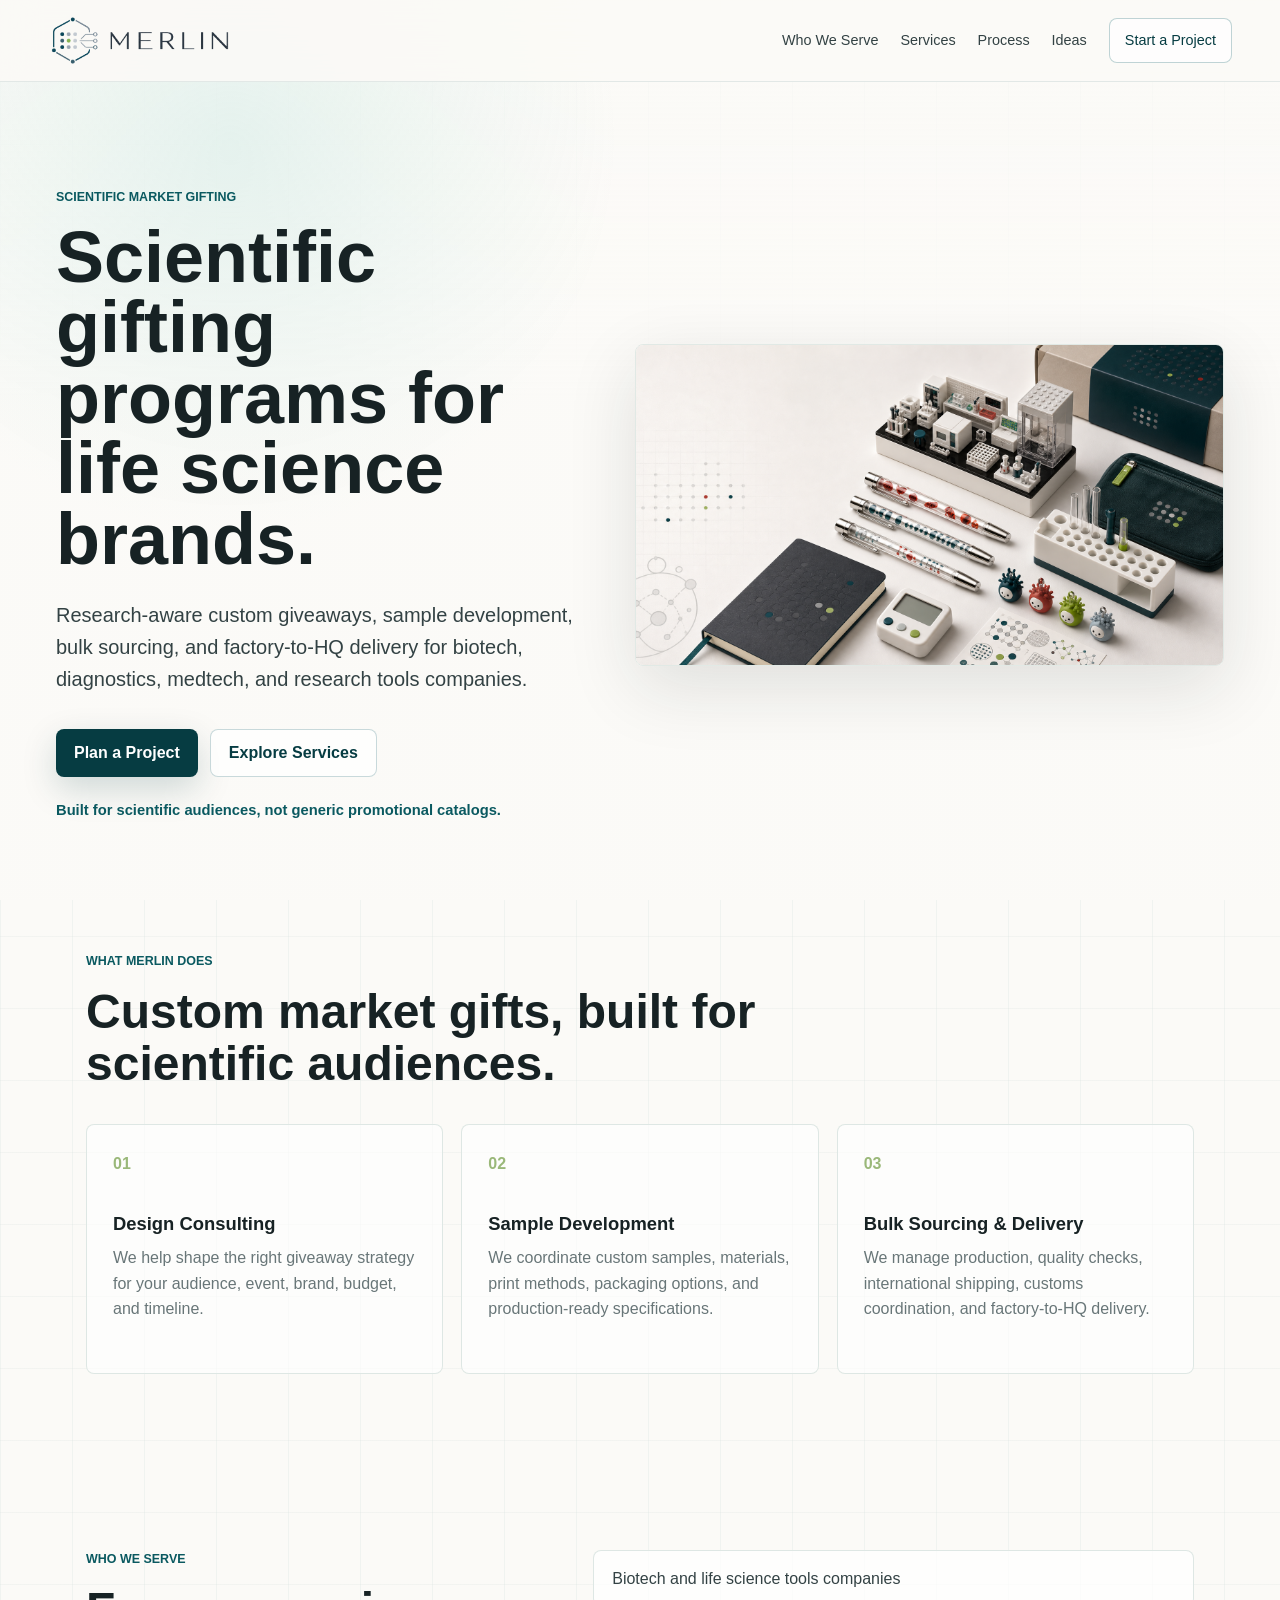
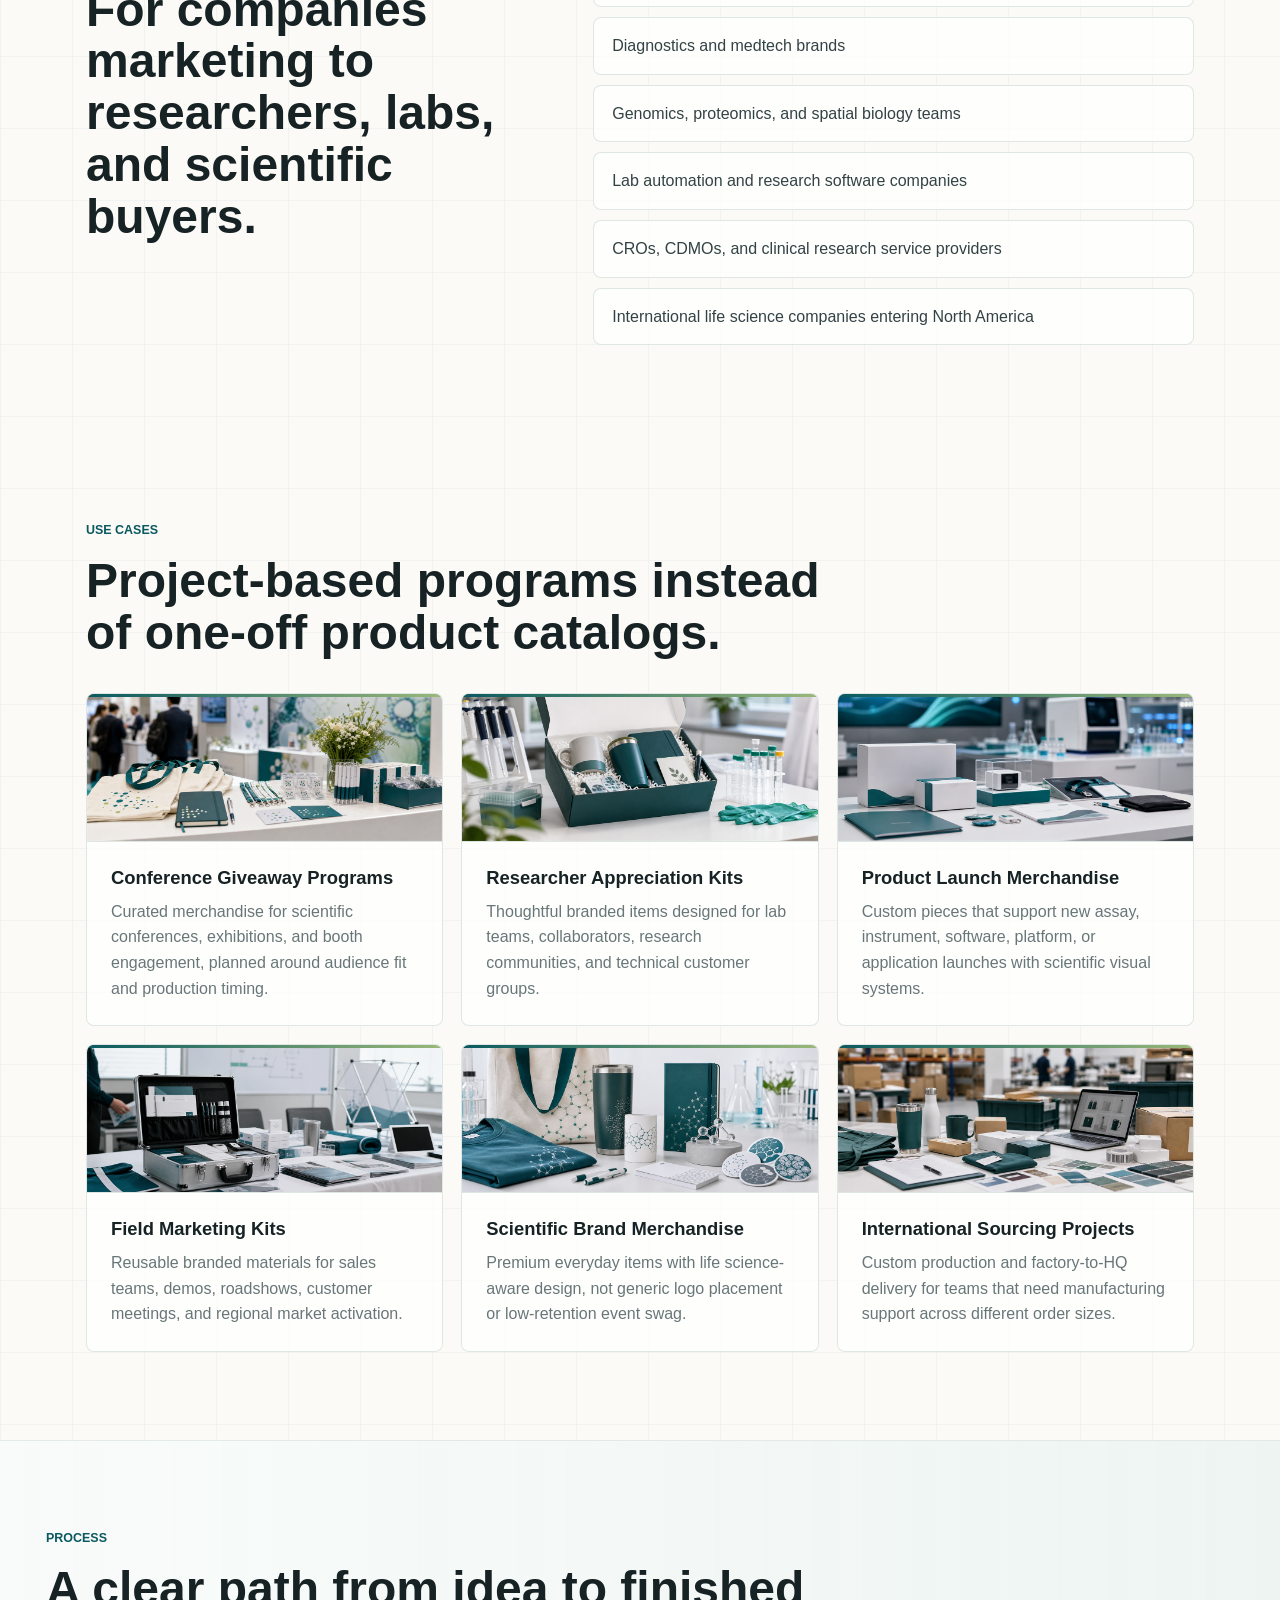
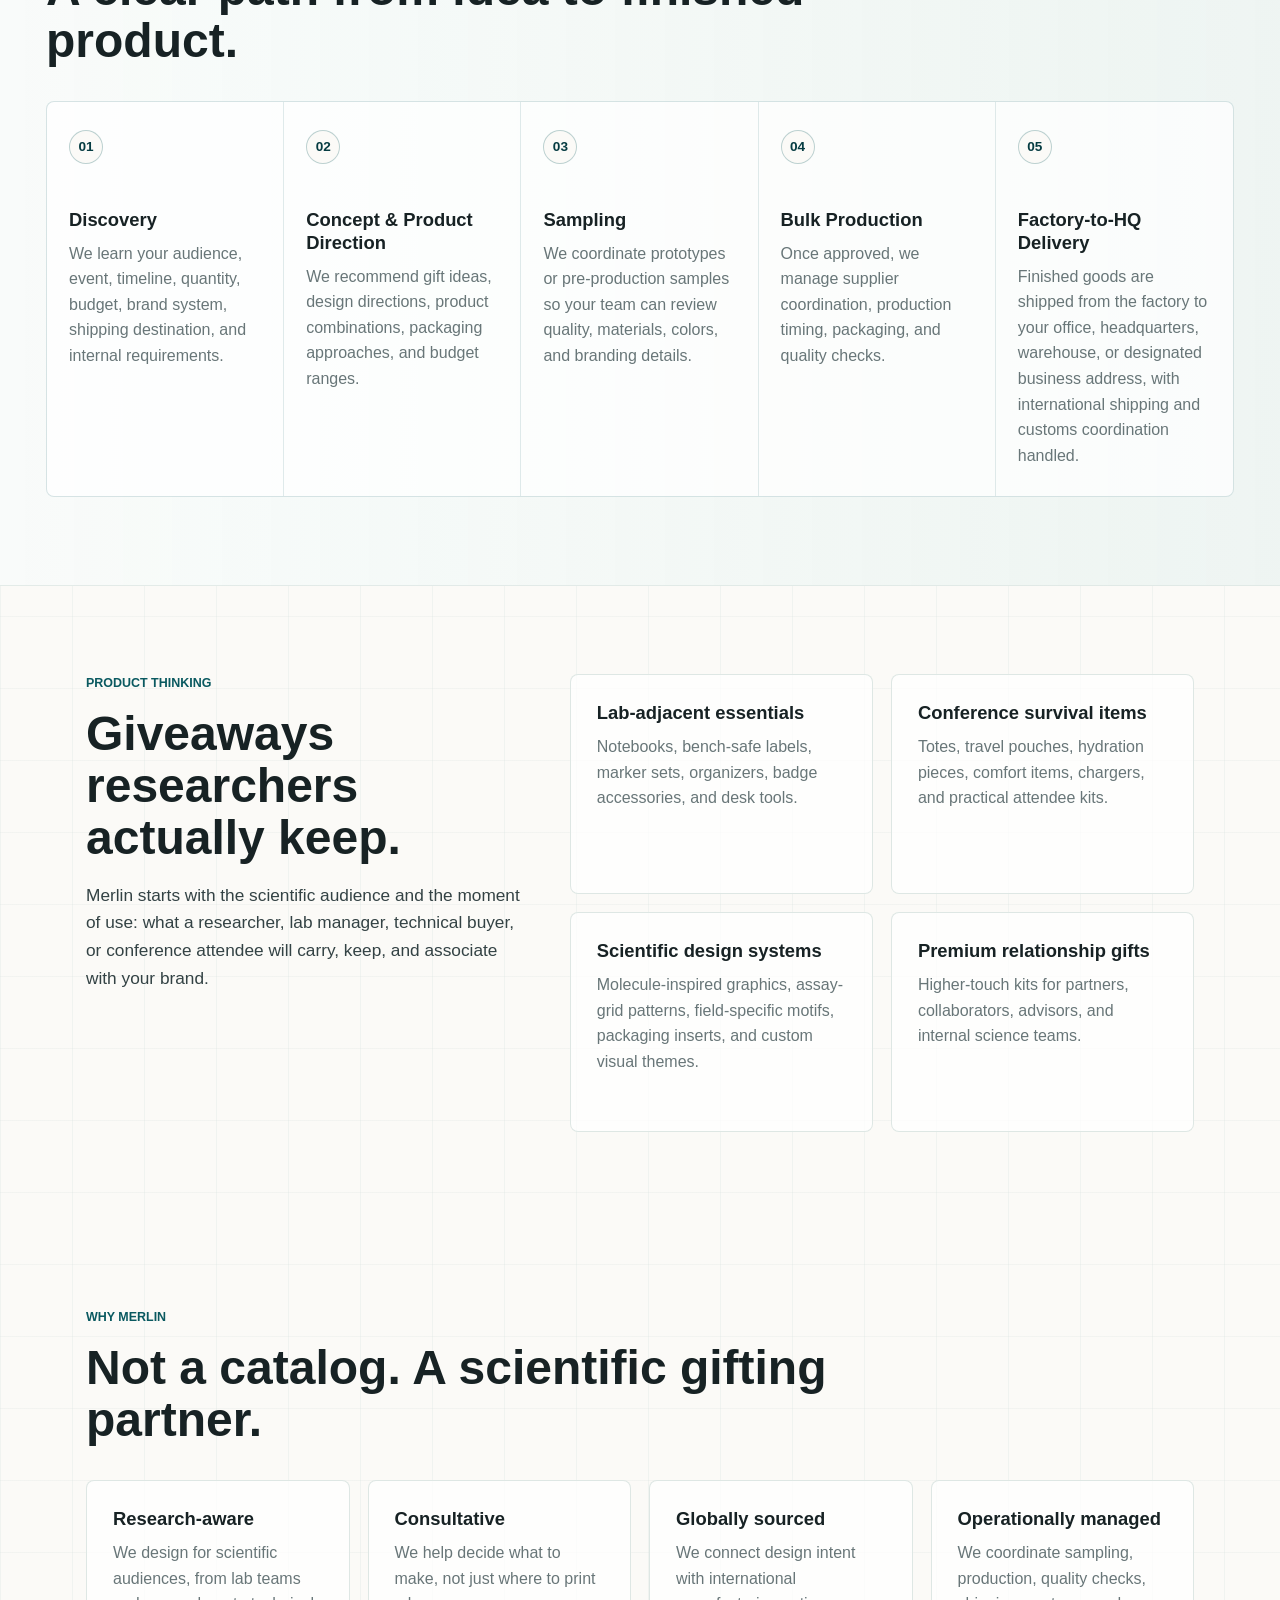
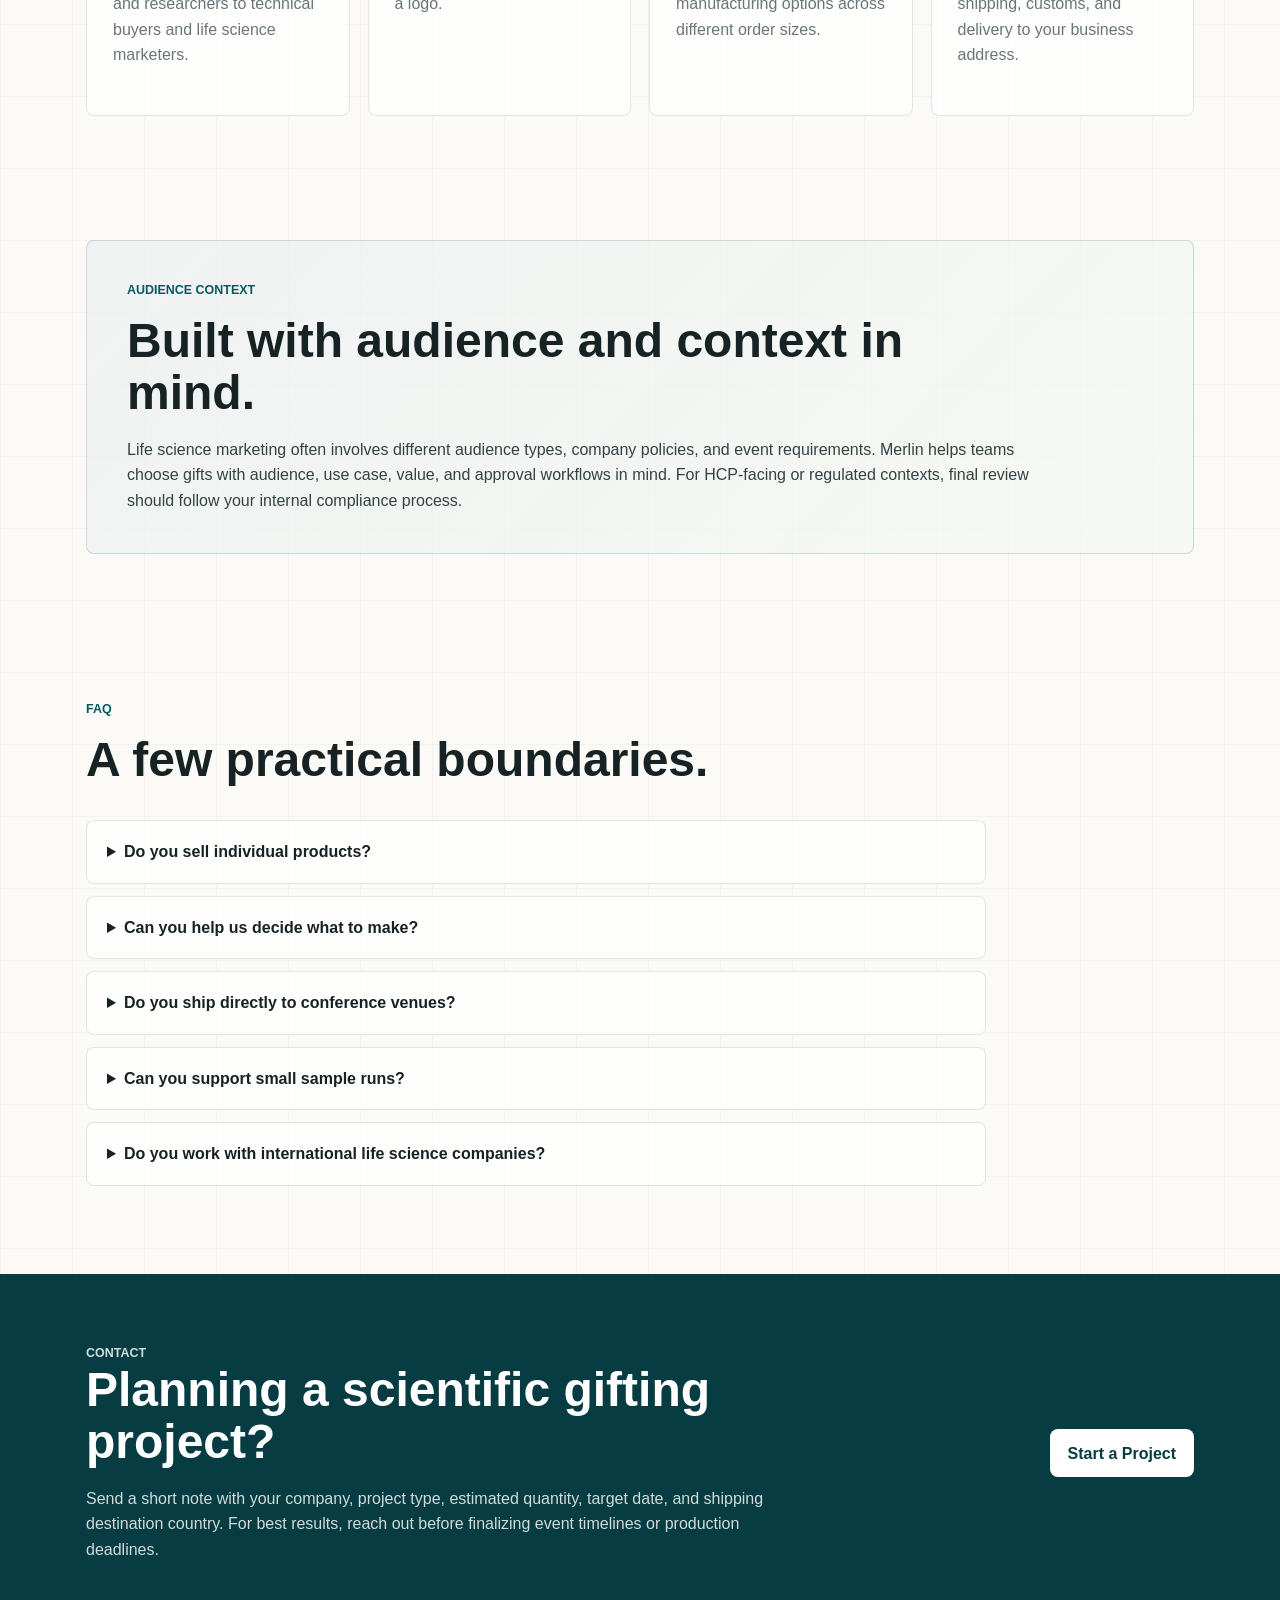
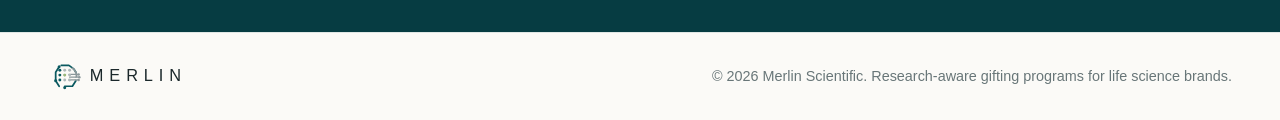
==== commit ef8e0259: "Add files via upload" ====
--- a/index.html
+++ b/index.html
@@ -17,7 +17,7 @@
 <body>
   <header class="site-header">
     <a class="brand" href="#top" aria-label="Merlin Scientific home">
-      <img src="assets/merlin-logo.svg" alt="MERLIN">
+      <img src="assets/merlin-logo-new-design.png" alt="MERLIN">
     </a>
     <nav class="nav" aria-label="Main navigation">
       <a href="#serve">Who We Serve</a>
--- a/styles.css
+++ b/styles.css
@@ -117,7 +117,7 @@
 }
 
 .brand img {
-  width: 212px;
+  width: 184px;
   height: auto;
 }
 
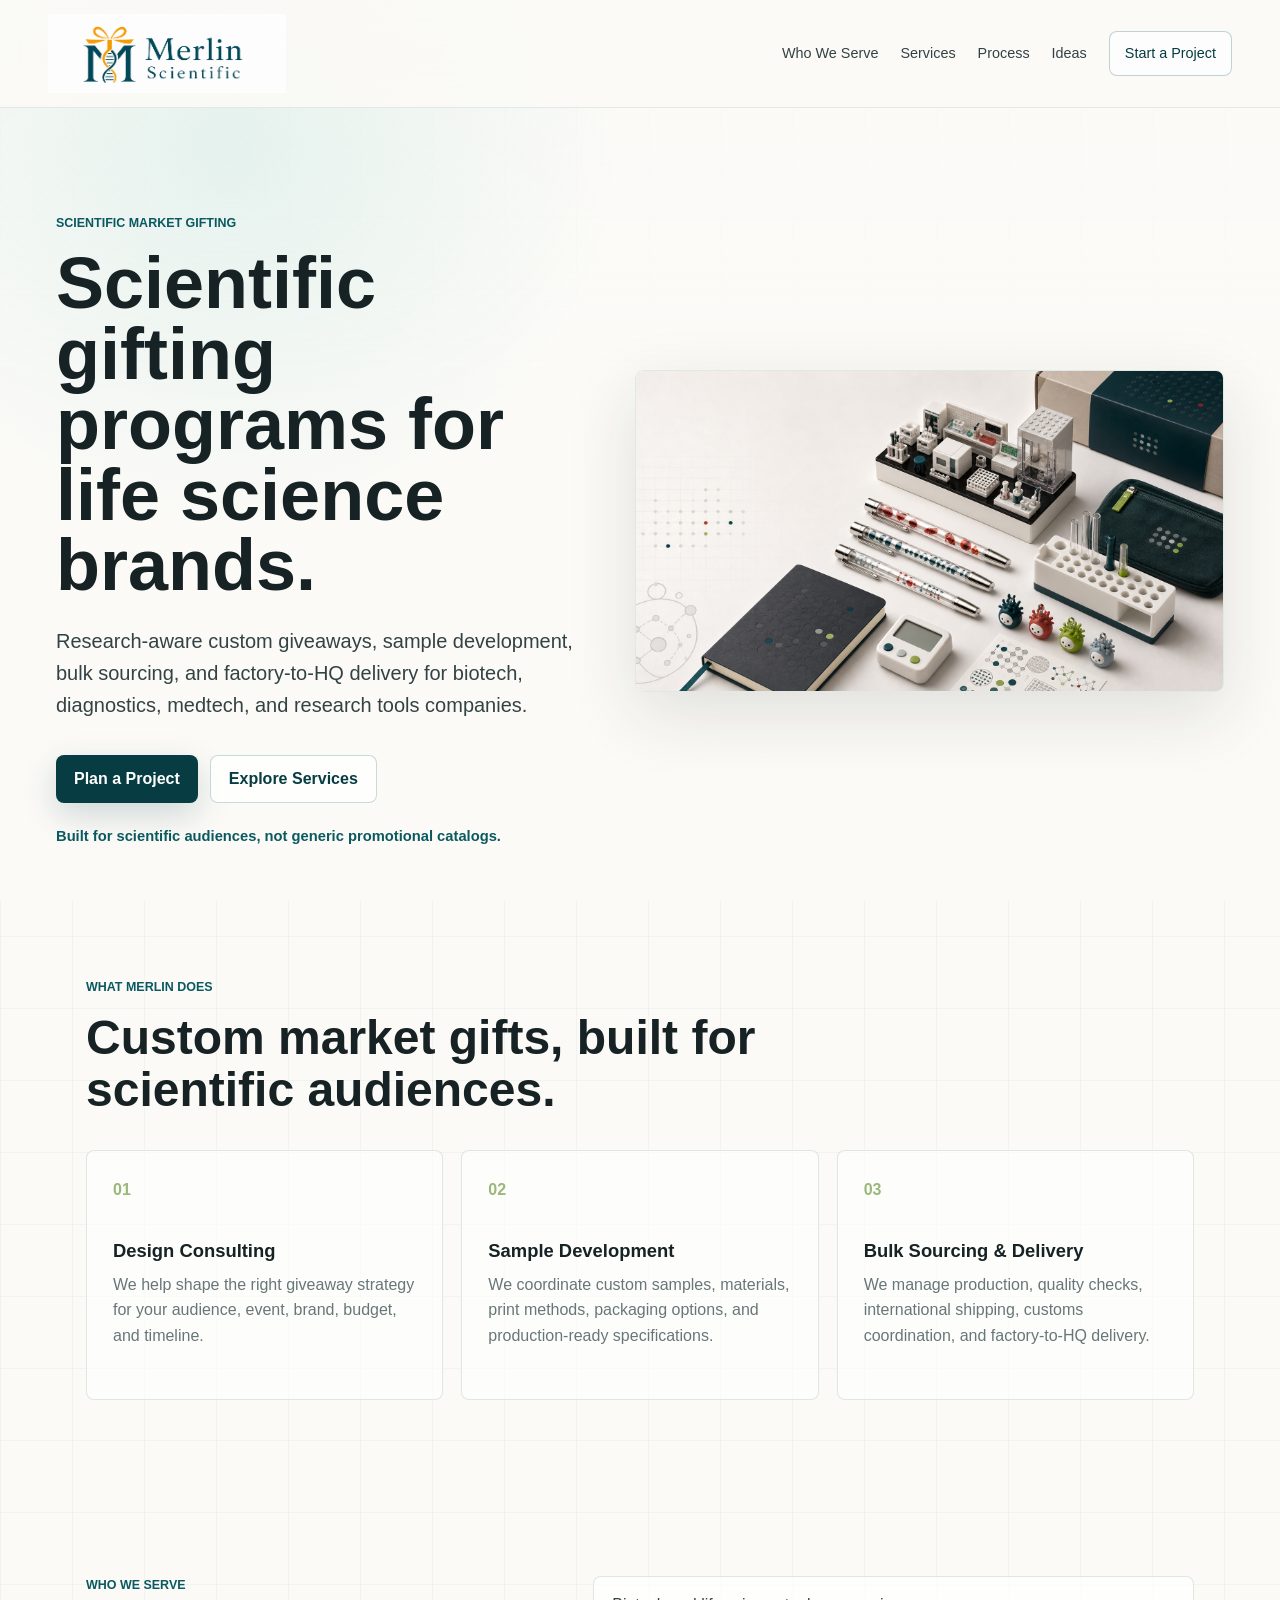
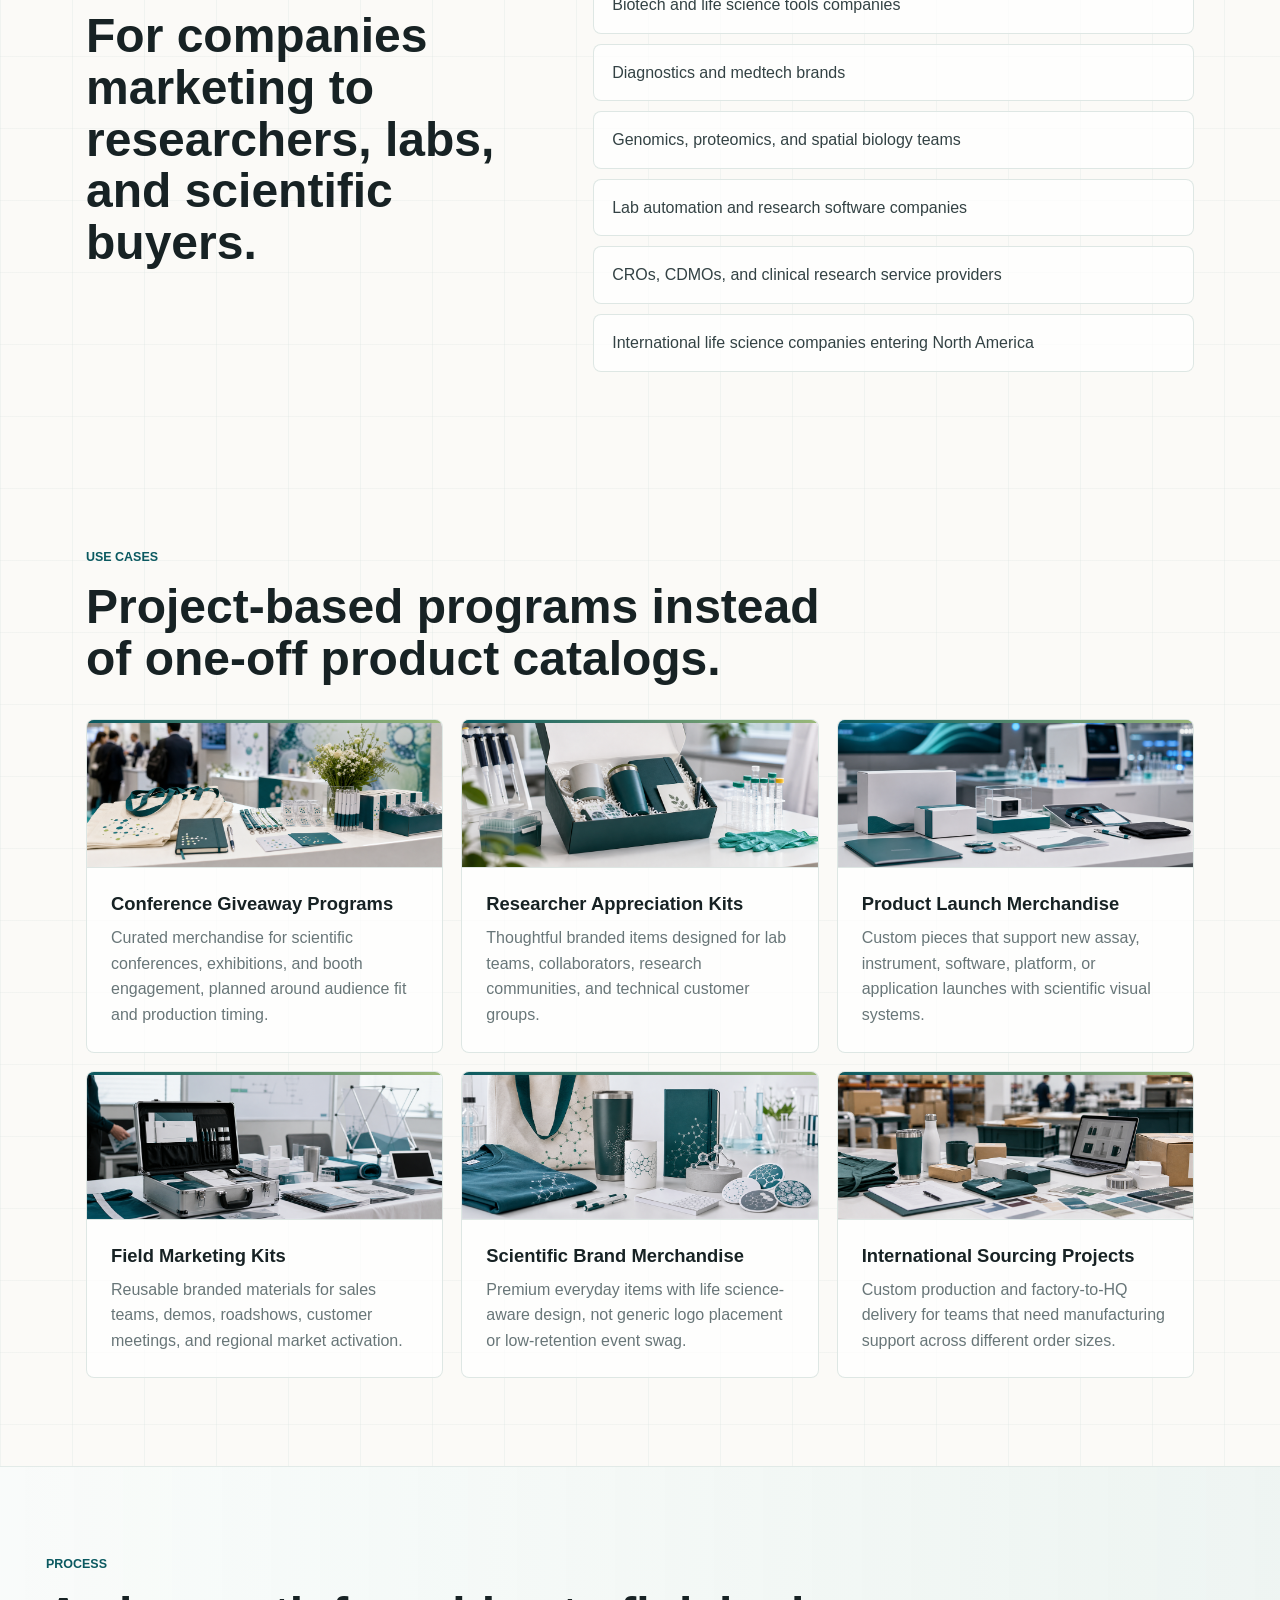
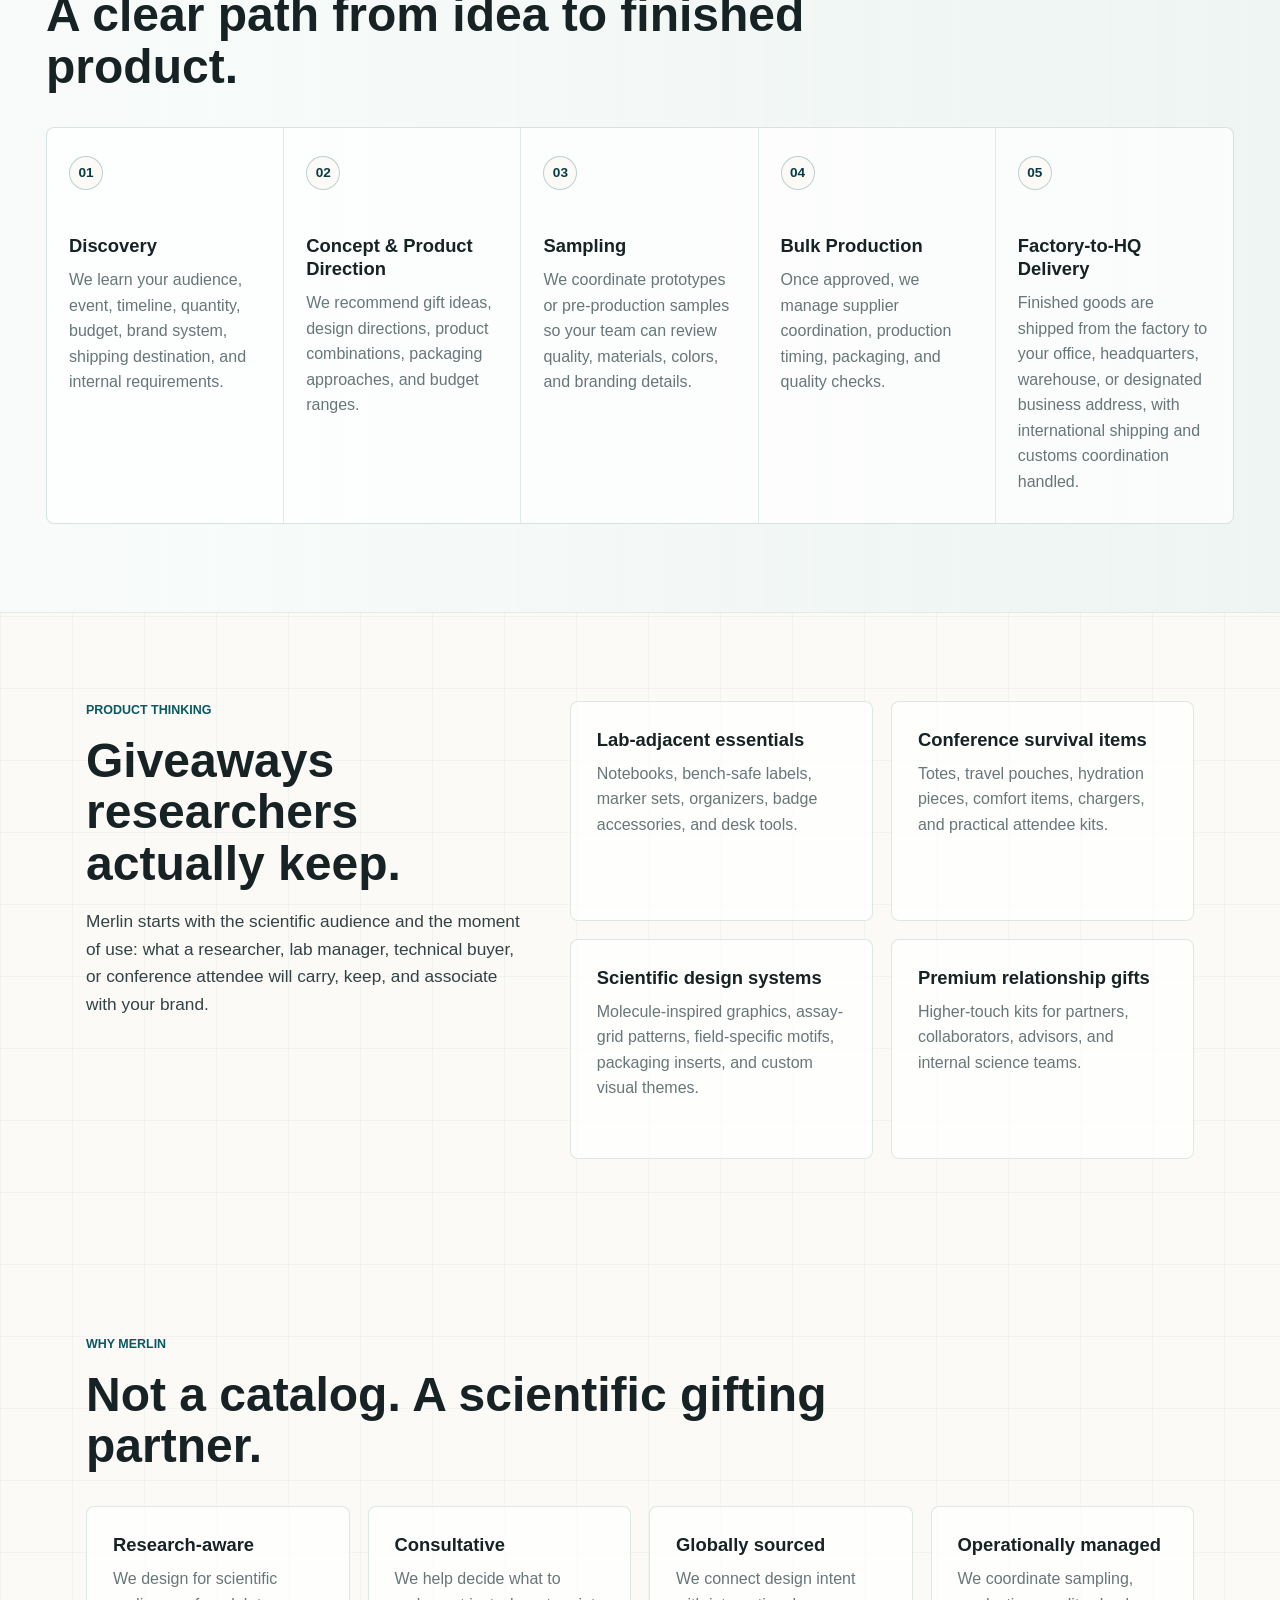
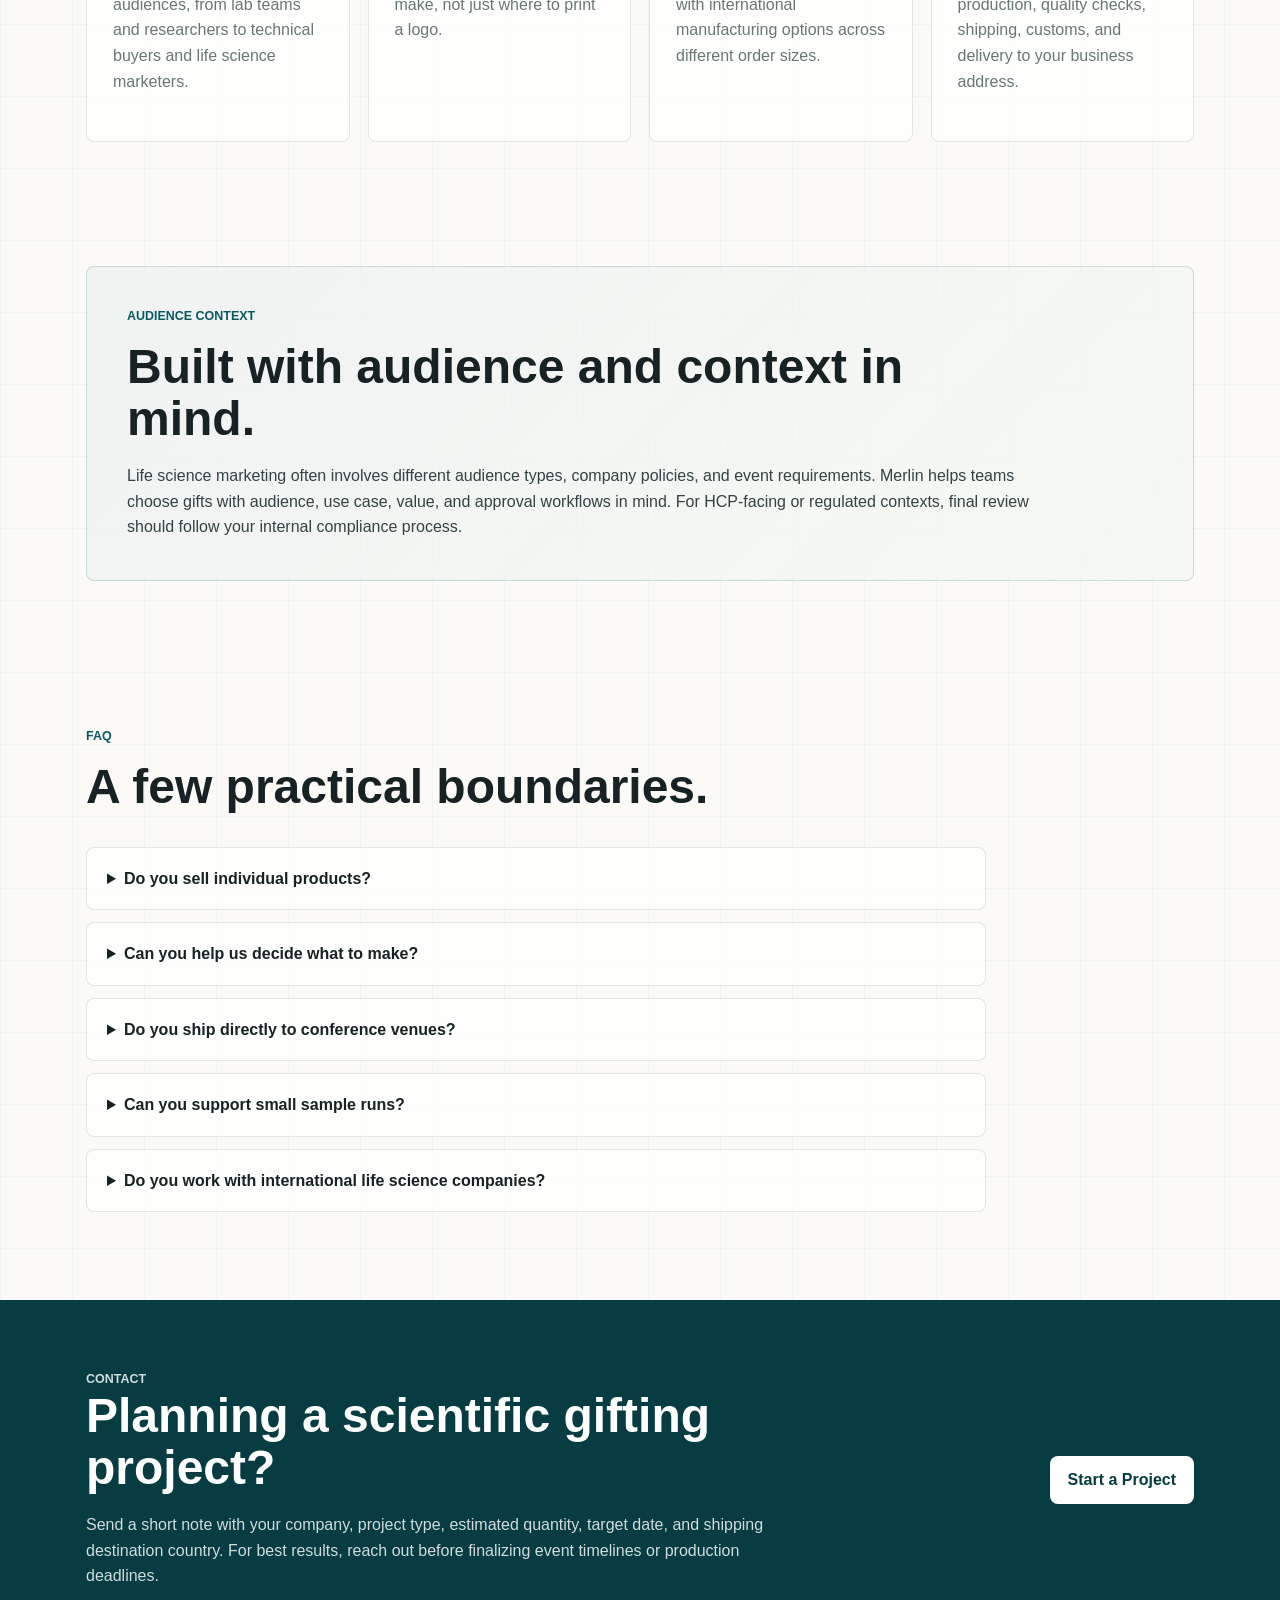
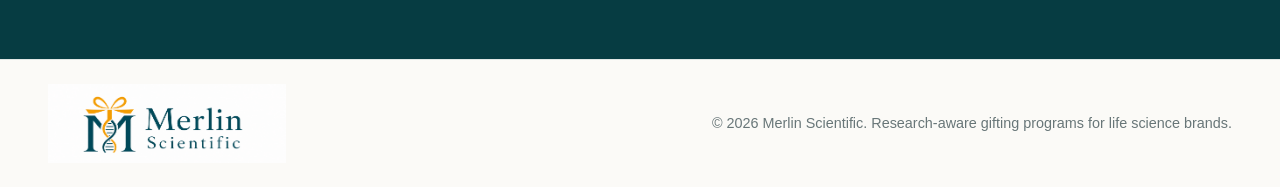
==== commit 708e7b7d: "Add files via upload" ====
--- a/index.html
+++ b/index.html
@@ -11,13 +11,17 @@
   <meta property="og:type" content="website">
   <meta property="og:url" content="https://merlinscientific.com/">
   <meta property="og:image" content="https://merlinscientific.com/assets/merlin-scientific-gifting-hero.png">
-  <link rel="icon" href="assets/merlin-brand-mark.svg" type="image/svg+xml">
+  <link rel="shortcut icon" href="favicon.ico">
+  <link rel="icon" href="favicon-48x48.png" type="image/png" sizes="48x48">
+  <link rel="icon" href="favicon-96x96.png" type="image/png" sizes="96x96">
+  <link rel="apple-touch-icon" href="apple-touch-icon.png" sizes="180x180">
+  <link rel="manifest" href="site.webmanifest">
   <link rel="stylesheet" href="styles.css">
 </head>
 <body>
   <header class="site-header">
     <a class="brand" href="#top" aria-label="Merlin Scientific home">
-      <img src="assets/merlin-logo-new-design.png" alt="MERLIN">
+      <img src="assets/merlin-horizontal-title-logo.png" alt="Merlin Scientific">
     </a>
     <nav class="nav" aria-label="Main navigation">
       <a href="#serve">Who We Serve</a>
@@ -281,7 +285,7 @@
 
   <footer class="site-footer">
     <a class="footer-brand" href="#top" aria-label="Merlin Scientific home">
-      <img src="assets/merlin-logo.svg" alt="MERLIN">
+      <img src="assets/merlin-horizontal-title-logo.png" alt="Merlin Scientific">
     </a>
     <p>&copy; 2026 Merlin Scientific. Research-aware gifting programs for life science brands.</p>
   </footer>
--- a/styles.css
+++ b/styles.css
@@ -117,12 +117,12 @@
 }
 
 .brand img {
-  width: 184px;
+  width: 238px;
   height: auto;
 }
 
 .footer-brand img {
-  width: 188px;
+  width: 238px;
   height: auto;
 }
 
